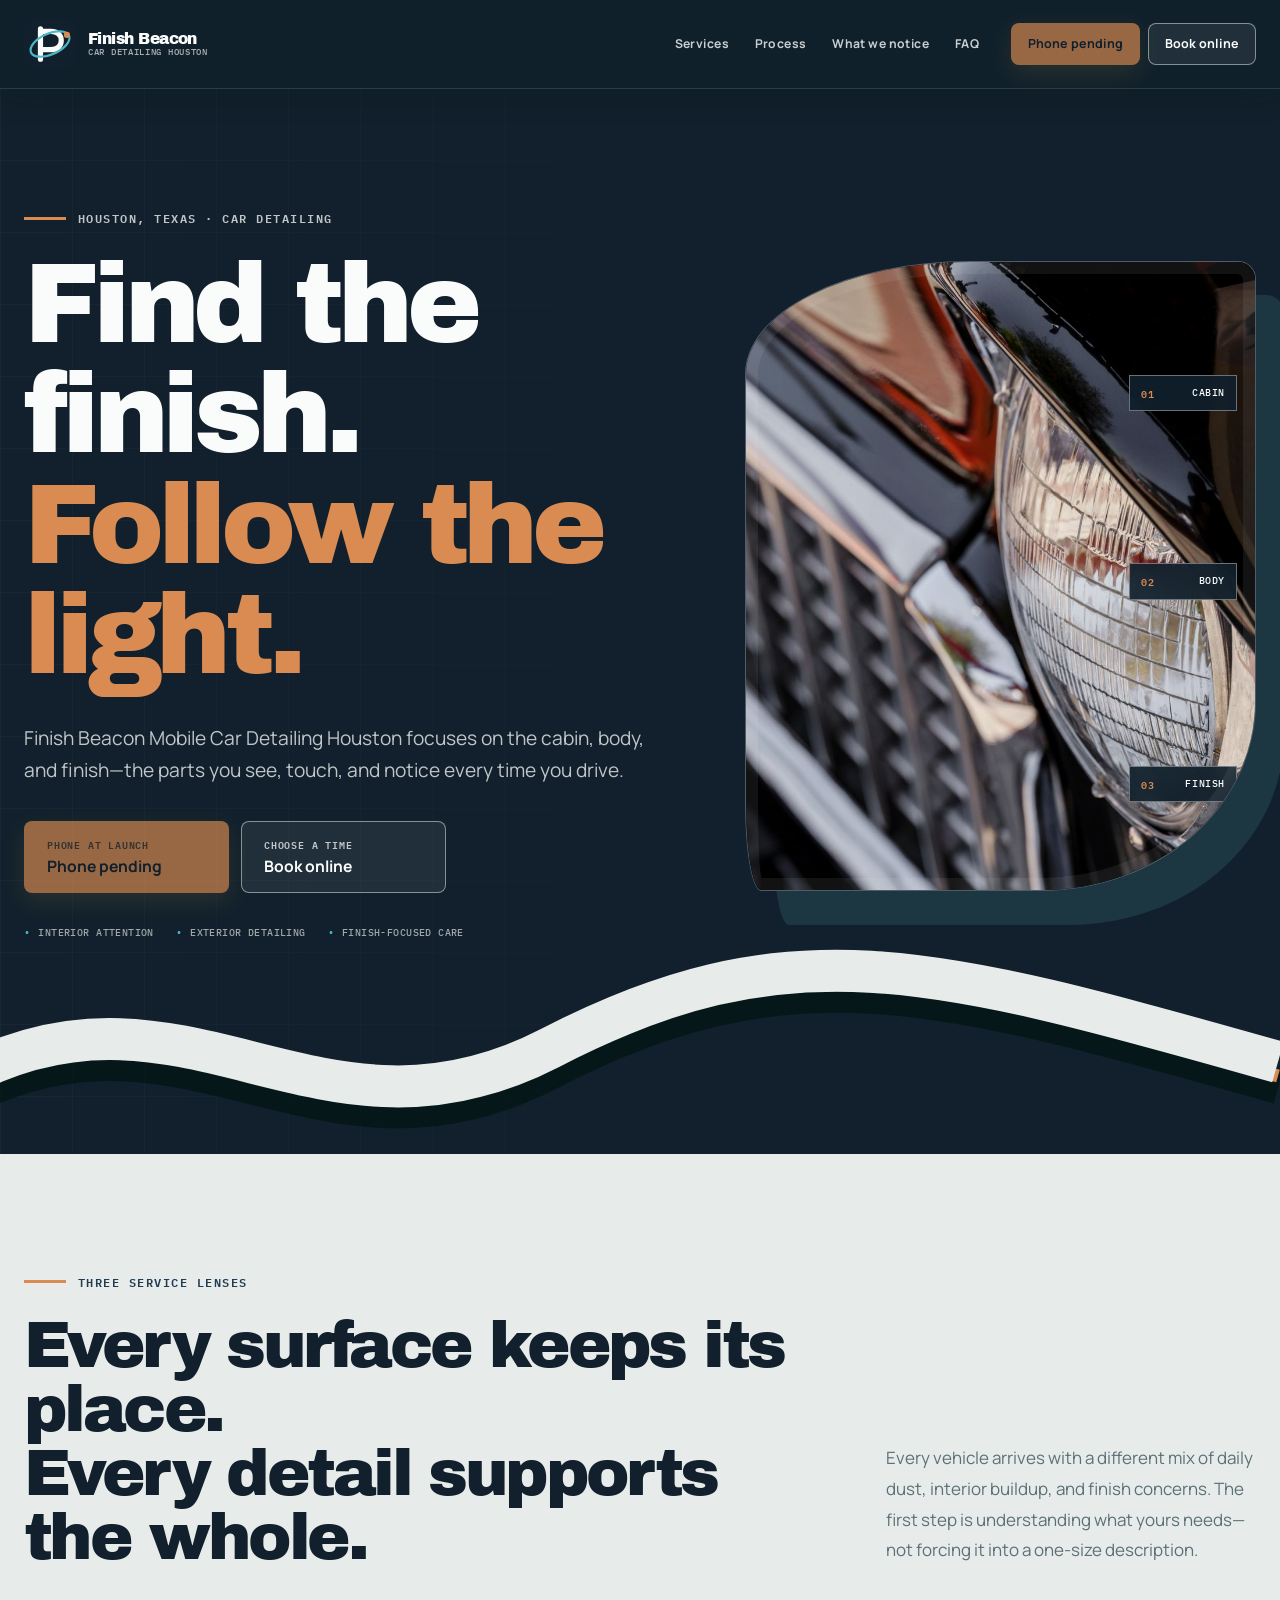
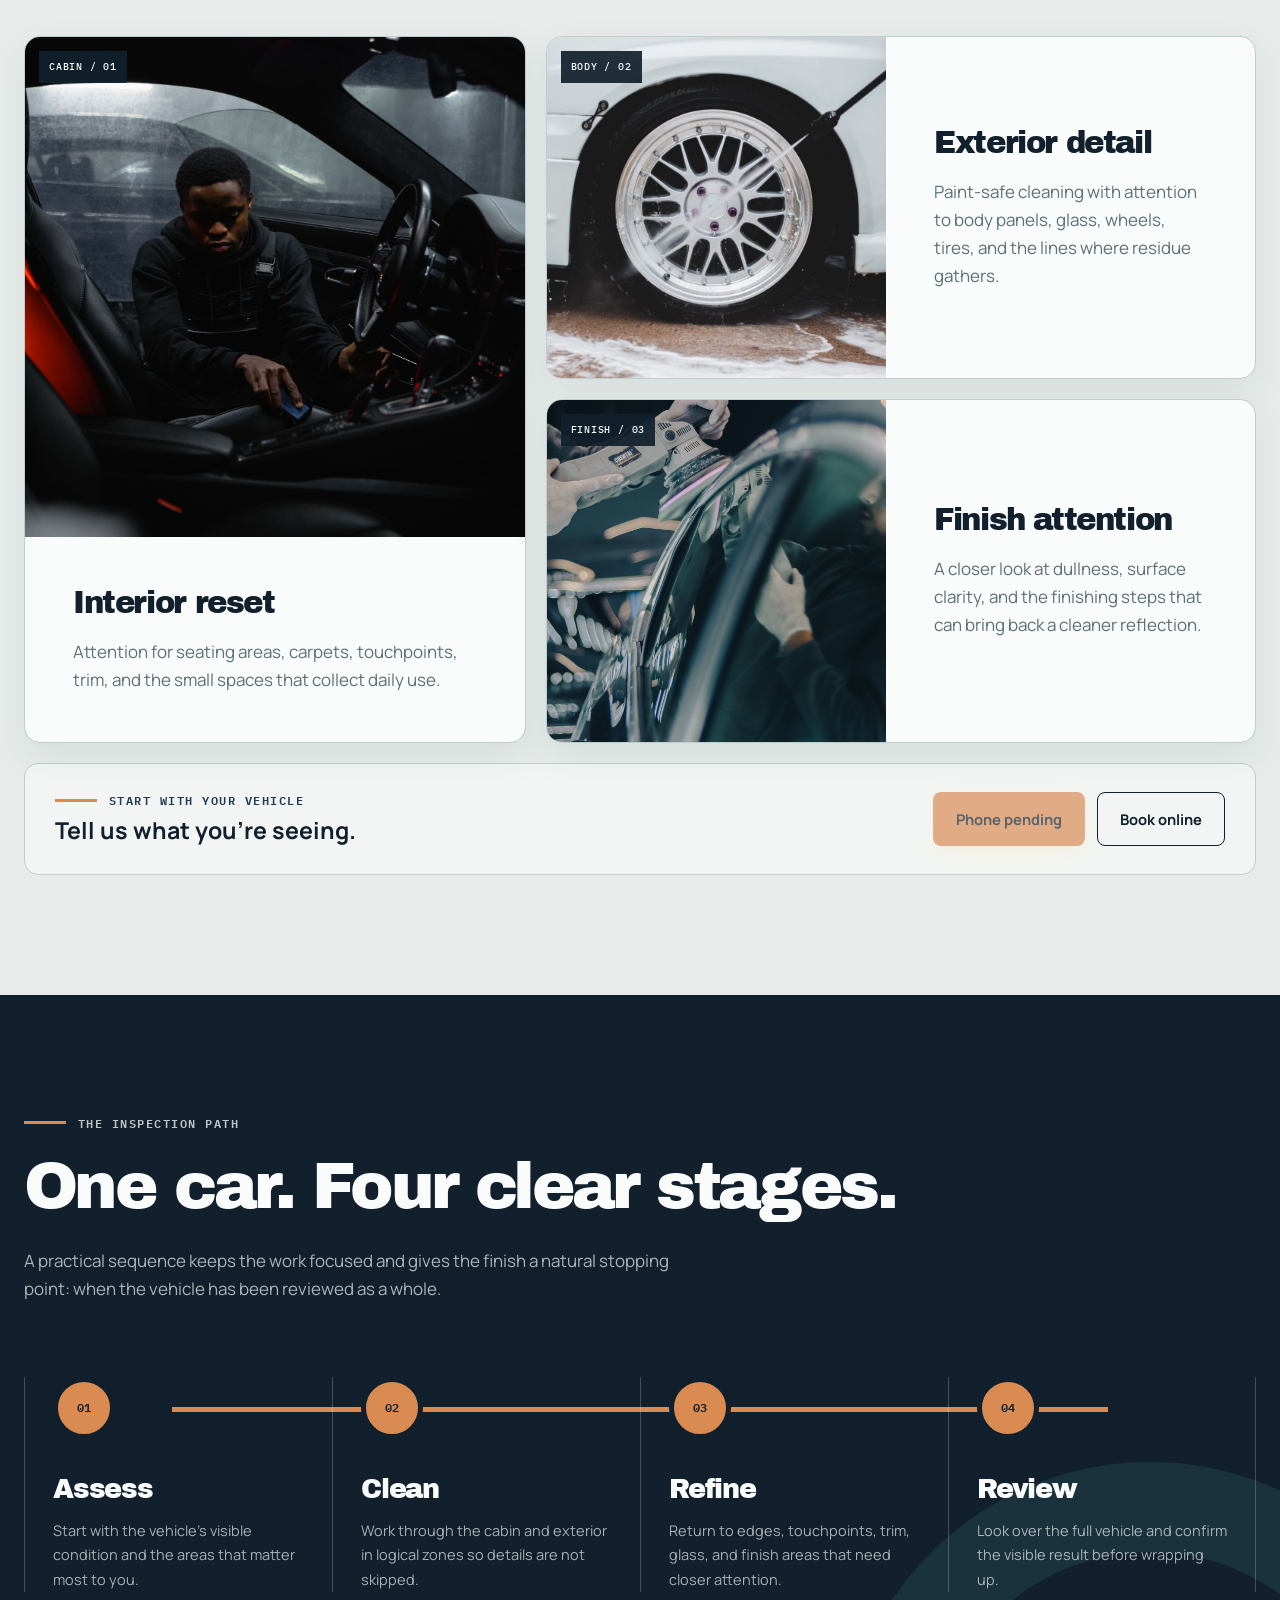
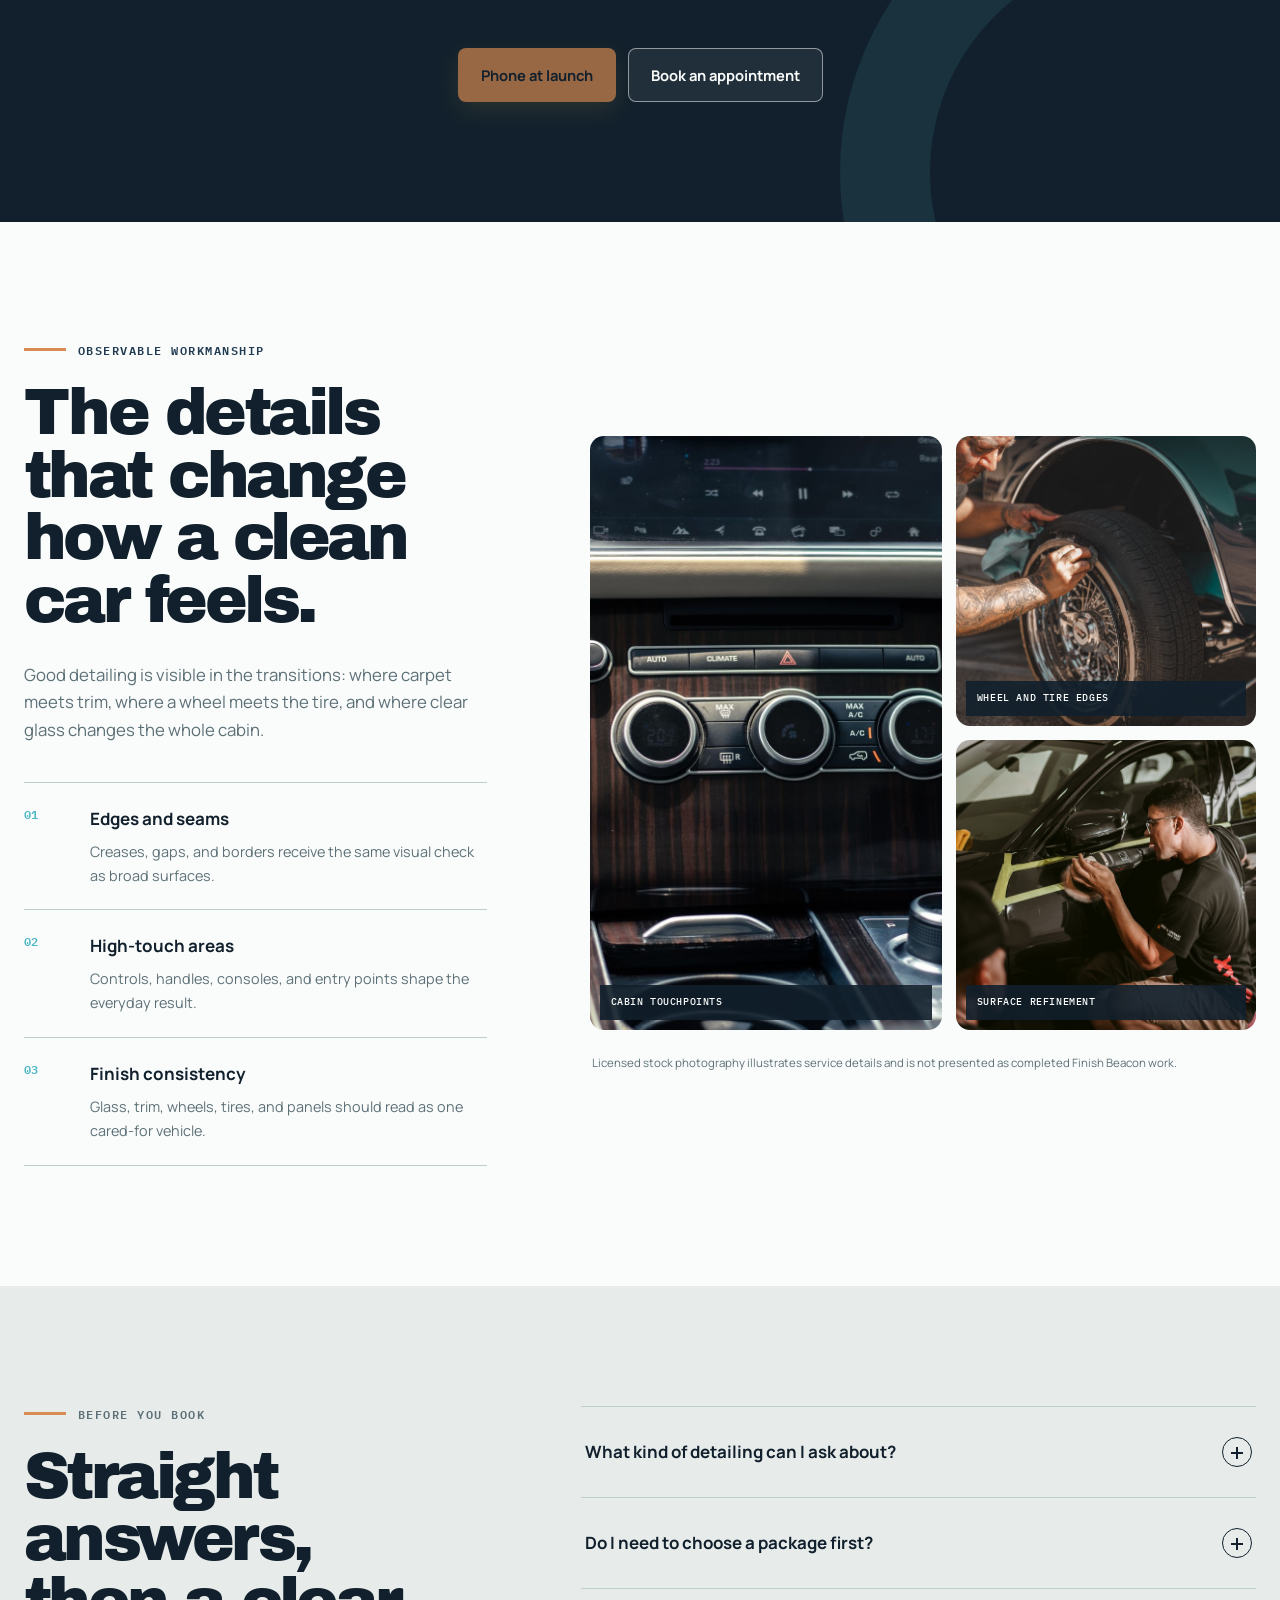
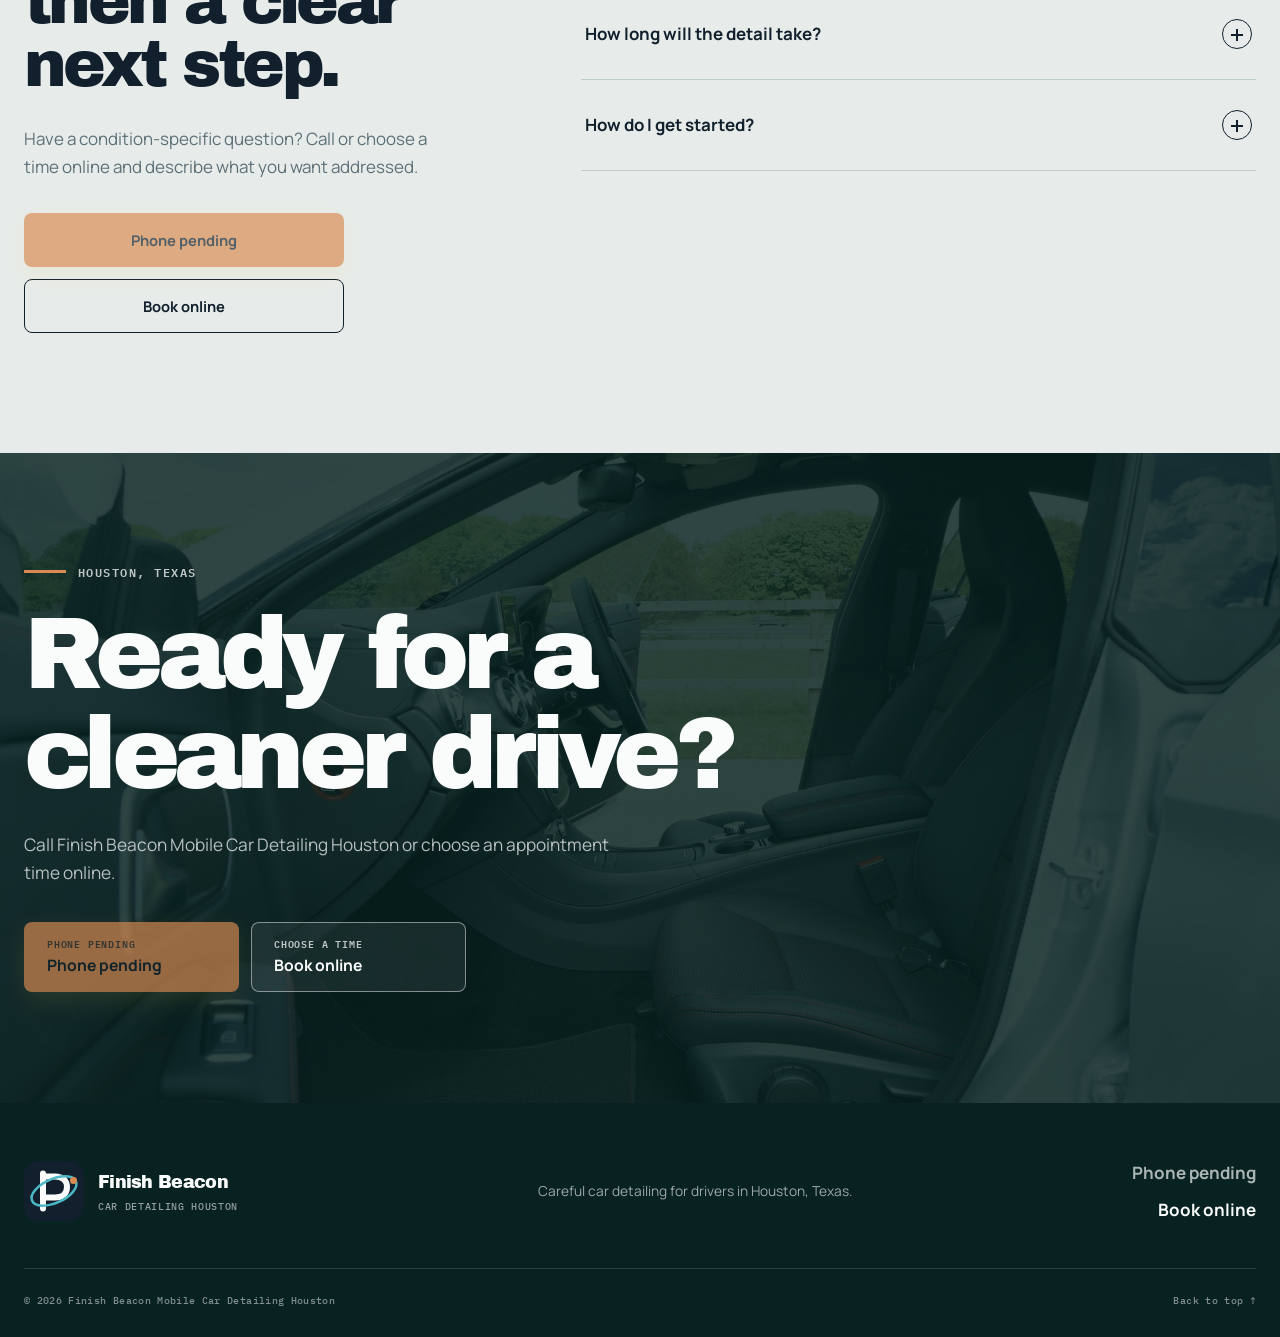
==== index.html @ 08154d8e "feat: launch Finish Beacon website" ====
<!doctype html>
<html lang="en">
  <head>
    <meta charset="utf-8">
    <meta name="viewport" content="width=device-width, initial-scale=1">
    <title>Finish Beacon Mobile Car Detailing Houston | Call or Book</title>
    <meta name="description" content="Finish Beacon Mobile Car Detailing Houston offers careful interior, exterior, and finish-focused car detailing in Houston, Texas. Call or book online.">
    <meta name="theme-color" content="#11202c">
    <meta name="robots" content="index,follow,max-image-preview:large">
    <link rel="canonical" href="https://finishbeacon.shop/">
    <link rel="icon" href="assets/favicon.svg" type="image/svg+xml">
    <link rel="preload" href="assets/fonts/archivo-black.ttf" as="font" type="font/ttf" crossorigin>
    <link rel="preload" href="assets/hero-foam-car.jpg" as="image">
    <link rel="stylesheet" href="styles.css">
    <meta property="og:type" content="website">
    <meta property="og:title" content="Finish Beacon Mobile Car Detailing Houston">
    <meta property="og:description" content="Careful car detailing for the cabin, body, and finish. Call or book online in Houston, Texas.">
    <meta property="og:url" content="https://finishbeacon.shop/">
    <meta property="og:image" content="https://finishbeacon.shop/assets/hero-foam-car.jpg">
    <meta property="og:locale" content="en_US">
    <meta name="twitter:card" content="summary_large_image">
    <script type="application/ld+json">
      {
        "@context": "https://schema.org",
        "@type": "LocalBusiness",
        "name": "Finish Beacon Mobile Car Detailing Houston",
        "url": "https://finishbeacon.shop/",
        "description": "Careful interior, exterior, and finish-focused car detailing for drivers in Houston, Texas.",
        "areaServed": {
          "@type": "City",
          "name": "Houston, Texas"
        },
        "knowsAbout": [
          "Car detailing",
          "Interior car detailing",
          "Exterior car detailing",
          "Vehicle finish care"
        ]
      }
    </script>
  </head>
  <body>
    <a class="skip-link" href="#main-content">Skip to content</a>

    <header class="site-header" data-header>
      <div class="header-inner shell">
        <a class="brand" href="#top" aria-label="Finish Beacon home">
          <img src="assets/logo.svg" width="56" height="56" alt="">
          <span class="brand-copy">
            <strong>Finish Beacon</strong>
            <small>Car Detailing Houston</small>
          </span>
        </a>

        <button class="menu-toggle" type="button" aria-expanded="false" aria-controls="site-nav">
          <span class="menu-toggle-label">Menu</span>
          <span class="menu-icon" aria-hidden="true"><i></i><i></i></span>
        </button>

        <nav class="site-nav" id="site-nav" aria-label="Main navigation">
          <div class="nav-links">
            <a href="#services">Services</a>
            <a href="#process">Process</a>
            <a href="#details">What we notice</a>
            <a href="#questions">FAQ</a>
          </div>
          <div class="nav-actions">
            <a class="button button-call button-small" href="#contact" aria-disabled="true" aria-label="Call Finish Beacon at Phone pending">Phone pending</a>
            <a class="button button-book button-small" href="https://cal.com/sumitdatta/auto-detail-service">Book online</a>
          </div>
        </nav>
      </div>
    </header>

    <main id="main-content">
      <section class="hero" id="top">
        <div class="hero-grid shell">
          <div class="hero-copy">
            <p class="eyebrow light"><span></span> Houston, Texas · Car detailing</p>
            <h1>Find the finish. <em>Follow the light.</em></h1>
            <p class="hero-lede">Finish Beacon Mobile Car Detailing Houston focuses on the cabin, body, and finish—the parts you see, touch, and notice every time you drive.</p>
            <div class="action-pair hero-actions">
              <a class="button button-call" href="#contact" aria-disabled="true">
                <span>Phone at launch</span>
                <strong>Phone pending</strong>
              </a>
              <a class="button button-book" href="https://cal.com/sumitdatta/auto-detail-service">
                <span>Choose a time</span>
                <strong>Book online</strong>
              </a>
            </div>
            <div class="hero-notes" aria-label="Service highlights">
              <span>Interior attention</span>
              <span>Exterior detailing</span>
              <span>Finish-focused care</span>
            </div>
          </div>

          <div class="hero-visual" aria-label="Polished vehicle finish under focused light">
            <img src="assets/hero-foam-car.jpg" width="2200" height="3300" alt="A polished vehicle panel reflecting focused light">
            <div class="visual-label label-top"><b>01</b><span>Cabin</span></div>
            <div class="visual-label label-mid"><b>02</b><span>Body</span></div>
            <div class="visual-label label-bottom"><b>03</b><span>Finish</span></div>
          </div>
        </div>

        <svg class="waterline" viewBox="0 0 1600 220" preserveAspectRatio="none" aria-hidden="true">
          <path class="waterline-shadow" d="M-30 152 C260 18 425 238 720 116 S1190 30 1630 130"></path>
          <path class="waterline-sun" d="M-30 140 C260 6 425 226 720 104 S1190 18 1630 118"></path>
          <path class="waterline-glint" d="M-30 126 C260 -8 425 212 720 90 S1190 4 1630 104"></path>
        </svg>
      </section>

      <section class="services section" id="services">
        <div class="shell">
          <div class="section-heading split-heading">
            <div>
              <p class="eyebrow"><span></span> Three service lenses</p>
              <h2>Every surface keeps its place.<br>Every detail supports the whole.</h2>
            </div>
            <p>Every vehicle arrives with a different mix of daily dust, interior buildup, and finish concerns. The first step is understanding what yours needs—not forcing it into a one-size description.</p>
          </div>

          <div class="service-grid">
            <article class="service-card service-card-tall">
              <div class="service-photo">
                <img src="assets/clean-interior.jpg" width="1800" height="1200" loading="lazy" alt="Clean black vehicle seats and center console">
                <span class="photo-code">CABIN / 01</span>
              </div>
              <div class="service-copy">
                <h3>Interior reset</h3>
                <p>Attention for seating areas, carpets, touchpoints, trim, and the small spaces that collect daily use.</p>
              </div>
            </article>

            <article class="service-card">
              <div class="service-photo">
                <img src="assets/wheel-suds.jpg" width="1800" height="1200" loading="lazy" alt="A wheel being cleaned by hand with soap suds">
                <span class="photo-code">BODY / 02</span>
              </div>
              <div class="service-copy">
                <h3>Exterior detail</h3>
                <p>Paint-safe cleaning with attention to body panels, glass, wheels, tires, and the lines where residue gathers.</p>
              </div>
            </article>

            <article class="service-card service-card-wide">
              <div class="service-photo">
                <img src="assets/polish-closeup.jpg" width="1800" height="1200" loading="lazy" alt="A polishing machine moving across a dark vehicle panel">
                <span class="photo-code">FINISH / 03</span>
              </div>
              <div class="service-copy">
                <h3>Finish attention</h3>
                <p>A closer look at dullness, surface clarity, and the finishing steps that can bring back a cleaner reflection.</p>
              </div>
            </article>
          </div>

          <div class="service-contact contact-strip">
            <div>
              <p class="eyebrow"><span></span> Start with your vehicle</p>
              <h3>Tell us what you’re seeing.</h3>
            </div>
            <div class="action-pair compact-actions">
              <a class="button button-call" href="#contact" aria-disabled="true">Phone pending</a>
              <a class="button button-book dark-book" href="https://cal.com/sumitdatta/auto-detail-service">Book online</a>
            </div>
          </div>
        </div>
      </section>

      <section class="process section" id="process">
        <div class="shell">
          <div class="process-intro">
            <p class="eyebrow light"><span></span> The inspection path</p>
            <h2>One car. Four clear stages.</h2>
            <p>A practical sequence keeps the work focused and gives the finish a natural stopping point: when the vehicle has been reviewed as a whole.</p>
          </div>

          <ol class="process-track">
            <li>
              <span class="step-number">01</span>
              <div><h3>Assess</h3><p>Start with the vehicle’s visible condition and the areas that matter most to you.</p></div>
            </li>
            <li>
              <span class="step-number">02</span>
              <div><h3>Clean</h3><p>Work through the cabin and exterior in logical zones so details are not skipped.</p></div>
            </li>
            <li>
              <span class="step-number">03</span>
              <div><h3>Refine</h3><p>Return to edges, touchpoints, trim, glass, and finish areas that need closer attention.</p></div>
            </li>
            <li>
              <span class="step-number">04</span>
              <div><h3>Review</h3><p>Look over the full vehicle and confirm the visible result before wrapping up.</p></div>
            </li>
          </ol>

          <div class="process-actions action-pair">
            <a class="button button-call" href="#contact" aria-disabled="true">Phone at launch</a>
            <a class="button button-book button-book-light" href="https://cal.com/sumitdatta/auto-detail-service">Book an appointment</a>
          </div>
        </div>
      </section>

      <section class="details section" id="details">
        <div class="shell details-grid">
          <div class="details-copy">
            <p class="eyebrow"><span></span> Observable workmanship</p>
            <h2>The details that change how a clean car feels.</h2>
            <p class="details-lede">Good detailing is visible in the transitions: where carpet meets trim, where a wheel meets the tire, and where clear glass changes the whole cabin.</p>
            <ul class="inspection-list">
              <li><span>01</span><div><strong>Edges and seams</strong><p>Creases, gaps, and borders receive the same visual check as broad surfaces.</p></div></li>
              <li><span>02</span><div><strong>High-touch areas</strong><p>Controls, handles, consoles, and entry points shape the everyday result.</p></div></li>
              <li><span>03</span><div><strong>Finish consistency</strong><p>Glass, trim, wheels, tires, and panels should read as one cared-for vehicle.</p></div></li>
            </ul>
          </div>

          <div class="detail-gallery" aria-label="Car detailing service illustrations">
            <figure class="gallery-main">
              <img src="assets/dashboard-detail.jpg" width="1800" height="1200" loading="lazy" alt="Close view of a vehicle dashboard and steering wheel">
              <figcaption>Cabin touchpoints</figcaption>
            </figure>
            <figure>
              <img src="assets/wheel-detail.jpg" width="1800" height="1200" loading="lazy" alt="A vehicle wheel being cleaned with detailing tools">
              <figcaption>Wheel and tire edges</figcaption>
            </figure>
            <figure>
              <img src="assets/polishing-work.jpg" width="1800" height="1200" loading="lazy" alt="A detailer polishing the side panel of a vehicle">
              <figcaption>Surface refinement</figcaption>
            </figure>
            <p class="stock-note">Licensed stock photography illustrates service details and is not presented as completed Finish Beacon work.</p>
          </div>
        </div>
      </section>

      <section class="questions section" id="questions">
        <div class="shell questions-grid">
          <div class="questions-intro">
            <p class="eyebrow"><span></span> Before you book</p>
            <h2>Straight answers, then a clear next step.</h2>
            <p>Have a condition-specific question? Call or choose a time online and describe what you want addressed.</p>
            <div class="action-pair stacked-actions">
              <a class="button button-call" href="#contact" aria-disabled="true">Phone pending</a>
              <a class="button button-book dark-book" href="https://cal.com/sumitdatta/auto-detail-service">Book online</a>
            </div>
          </div>

          <div class="faq-list">
            <details>
              <summary>What kind of detailing can I ask about?<span aria-hidden="true"></span></summary>
              <p>Ask about interior cleaning, exterior detailing, wheel and tire attention, or finish-focused care. Vehicle condition varies, so confirm the right scope when you call or book.</p>
            </details>
            <details>
              <summary>Do I need to choose a package first?<span aria-hidden="true"></span></summary>
              <p>No. Start with what you notice about the vehicle and what you want improved. The appropriate service scope can be discussed from there.</p>
            </details>
            <details>
              <summary>How long will the detail take?<span aria-hidden="true"></span></summary>
              <p>Timing depends on vehicle size, condition, and the agreed scope. Ask about timing for your specific vehicle when you call or book online.</p>
            </details>
            <details>
              <summary>How do I get started?<span aria-hidden="true"></span></summary>
              <p>Call Finish Beacon at Phone pending or use the online appointment link. Both paths let you start with your vehicle and what it needs.</p>
            </details>
          </div>
        </div>
      </section>

      <section class="final-cta" id="contact">
        <div class="final-photo" aria-hidden="true">
          <img src="assets/interior-finish.jpg" width="1800" height="1196" loading="lazy" alt="">
        </div>
        <div class="shell final-inner">
          <p class="eyebrow light"><span></span> Houston, Texas</p>
          <h2>Ready for a cleaner drive?</h2>
          <p>Call Finish Beacon Mobile Car Detailing Houston or choose an appointment time online.</p>
          <div class="action-pair final-actions">
            <a class="button button-call" href="#contact" aria-disabled="true"><span>Phone pending</span><strong>Phone pending</strong></a>
            <a class="button button-book" href="https://cal.com/sumitdatta/auto-detail-service"><span>Choose a time</span><strong>Book online</strong></a>
          </div>
        </div>
      </section>
    </main>

    <footer class="site-footer">
      <div class="shell footer-grid">
        <div class="footer-brand">
          <img src="assets/logo.svg" width="64" height="64" alt="">
          <div><strong>Finish Beacon</strong><span>Car Detailing Houston</span></div>
        </div>
        <p>Careful car detailing for drivers in Houston, Texas.</p>
        <div class="footer-actions">
          <a href="#contact" aria-disabled="true">Phone pending</a>
          <a href="https://cal.com/sumitdatta/auto-detail-service">Book online</a>
        </div>
      </div>
      <div class="shell footer-bottom">
        <span>© <span data-year>2026</span> Finish Beacon Mobile Car Detailing Houston</span>
        <a href="#top">Back to top ↑</a>
      </div>
    </footer>

    <div class="mobile-sticky" aria-label="Contact options">
      <a class="sticky-call" href="#contact" aria-disabled="true"><span>Call</span><strong>Phone pending</strong></a>
      <a class="sticky-book" href="https://cal.com/sumitdatta/auto-detail-service"><span>Book</span><strong>Online</strong></a>
    </div>

    <script src="script.js" defer></script>
  </body>
</html>
---- styles.css ----
@font-face {
  font-family: "Archivo Black";
  src: url("assets/fonts/archivo-black.ttf") format("truetype");
  font-style: normal;
  font-weight: 400;
  font-display: swap;
}

/* Finish Beacon identity layer */
:root {
  --bayou: #11202c;
  --bayou-bright: #203b52;
  --ink: #11202c;
  --rain: #e7ecea;
  --chrome: #fafcfb;
  --sun: #d98b52;
  --sun-dark: #a75f31;
  --reflection: #4cb7c5;
  --muted: #5d7077;
  --line: #becdce;
}

a[aria-disabled="true"] {
  pointer-events: none;
  cursor: not-allowed;
  opacity: 0.68;
}

@font-face {
  font-family: "Manrope";
  src: url("assets/fonts/manrope-400.ttf") format("truetype");
  font-style: normal;
  font-weight: 400;
  font-display: swap;
}

@font-face {
  font-family: "Manrope";
  src: url("assets/fonts/manrope-500.ttf") format("truetype");
  font-style: normal;
  font-weight: 500;
  font-display: swap;
}

@font-face {
  font-family: "Manrope";
  src: url("assets/fonts/manrope-600.ttf") format("truetype");
  font-style: normal;
  font-weight: 600;
  font-display: swap;
}

@font-face {
  font-family: "Manrope";
  src: url("assets/fonts/manrope-700.ttf") format("truetype");
  font-style: normal;
  font-weight: 700;
  font-display: swap;
}

@font-face {
  font-family: "IBM Plex Mono";
  src: url("assets/fonts/ibm-plex-mono-500.ttf") format("truetype");
  font-style: normal;
  font-weight: 500;
  font-display: swap;
}

@font-face {
  font-family: "IBM Plex Mono";
  src: url("assets/fonts/ibm-plex-mono-600.ttf") format("truetype");
  font-style: normal;
  font-weight: 600;
  font-display: swap;
}

:root {
  --bayou: #11202c;
  --bayou-bright: #203b52;
  --ink: #11202c;
  --rain: #e7ecea;
  --chrome: #fafcfb;
  --sun: #d98b52;
  --sun-dark: #a75f31;
  --reflection: #4cb7c5;
  --muted: #5d7077;
  --line: #becdce;
  --white-line: rgba(247, 250, 249, 0.22);
  --shadow: 0 20px 55px rgba(17, 32, 44, 0.13);
  --shell: min(1240px, calc(100vw - 48px));
  --header-height: 88px;
}

*,
*::before,
*::after {
  box-sizing: border-box;
}

html {
  scroll-behavior: smooth;
  scroll-padding-top: calc(var(--header-height) + 24px);
}

body {
  margin: 0;
  background: var(--rain);
  color: var(--ink);
  font-family: "Manrope", Arial, sans-serif;
  font-size: 17px;
  line-height: 1.65;
  text-rendering: optimizeLegibility;
  -webkit-font-smoothing: antialiased;
}

body.menu-open {
  overflow: hidden;
}

img,
svg {
  display: block;
  max-width: 100%;
}

a {
  color: inherit;
  text-decoration: none;
}

button,
a {
  -webkit-tap-highlight-color: transparent;
}

:focus-visible {
  outline: 3px solid var(--sun);
  outline-offset: 4px;
}

h1,
h2,
h3,
p {
  margin-top: 0;
}

h1,
h2 {
  font-family: "Archivo Black", "Arial Black", sans-serif;
  font-weight: 400;
  letter-spacing: -0.055em;
  line-height: 0.98;
}

h2 {
  font-size: clamp(2.65rem, 5.1vw, 5.2rem);
}

h3 {
  font-size: 1.35rem;
  line-height: 1.2;
}

.shell {
  width: var(--shell);
  margin-inline: auto;
}

.section {
  padding: 120px 0;
}

.skip-link {
  position: fixed;
  z-index: 1000;
  top: 12px;
  left: 12px;
  padding: 12px 16px;
  background: var(--sun);
  color: var(--ink);
  font-weight: 800;
  transform: translateY(-160%);
  transition: transform 160ms ease;
}

.skip-link:focus {
  transform: translateY(0);
}

.eyebrow {
  display: flex;
  align-items: center;
  gap: 12px;
  margin-bottom: 24px;
  color: var(--bayou-bright);
  font-family: "IBM Plex Mono", monospace;
  font-size: 0.72rem;
  font-weight: 600;
  letter-spacing: 0.13em;
  line-height: 1.4;
  text-transform: uppercase;
}

.eyebrow > span {
  width: 42px;
  height: 3px;
  background: var(--sun);
}

.eyebrow.light {
  color: rgba(247, 250, 249, 0.76);
}

.button {
  min-height: 54px;
  display: inline-flex;
  align-items: center;
  justify-content: center;
  gap: 8px;
  padding: 15px 22px;
  border: 1px solid transparent;
  border-radius: 8px;
  font-size: 0.92rem;
  font-weight: 750;
  line-height: 1.1;
  text-align: center;
  transition: transform 160ms ease, background-color 160ms ease, border-color 160ms ease;
}

.button:hover {
  transform: translateY(-2px);
}

.button-call {
  background: var(--sun);
  color: var(--ink);
  box-shadow: 0 8px 24px rgba(242, 200, 75, 0.16);
}

.button-call:hover {
  background: #ffdb61;
}

.button-book {
  border-color: rgba(247, 250, 249, 0.48);
  background: rgba(247, 250, 249, 0.07);
  color: var(--chrome);
}

.button-book:hover {
  border-color: var(--chrome);
  background: rgba(247, 250, 249, 0.13);
}

.dark-book {
  border-color: var(--bayou);
  background: transparent;
  color: var(--bayou);
}

.dark-book:hover {
  background: var(--bayou);
  color: var(--chrome);
}

.button-book-light {
  border-color: rgba(247, 250, 249, 0.52);
}

.button-small {
  min-height: 42px;
  padding: 11px 16px;
  font-size: 0.78rem;
}

.action-pair {
  display: flex;
  flex-wrap: wrap;
  gap: 12px;
}

/* Header */
.site-header {
  position: fixed;
  z-index: 100;
  inset: 0 0 auto;
  min-height: var(--header-height);
  background: rgba(17, 32, 44, 0.97);
  color: var(--chrome);
  border-bottom: 1px solid rgba(247, 250, 249, 0.12);
  box-shadow: 0 8px 28px rgba(2, 18, 17, 0.14);
  backdrop-filter: blur(16px);
  -webkit-backdrop-filter: blur(16px);
}

.header-inner {
  min-height: var(--header-height);
  display: flex;
  align-items: center;
  justify-content: space-between;
  gap: 28px;
}

.brand {
  flex: 0 0 auto;
  display: flex;
  align-items: center;
  gap: 12px;
}

.brand img {
  width: 52px;
  height: 52px;
}

.brand-copy {
  display: grid;
  gap: 2px;
  line-height: 1;
}

.brand-copy strong {
  font-family: "Archivo Black", "Arial Black", sans-serif;
  font-size: 0.97rem;
  font-weight: 400;
  letter-spacing: -0.035em;
}

.brand-copy small {
  color: rgba(247, 250, 249, 0.66);
  font-family: "IBM Plex Mono", monospace;
  font-size: 0.55rem;
  letter-spacing: 0.08em;
  text-transform: uppercase;
}

.site-nav {
  flex: 1;
  display: flex;
  align-items: center;
  justify-content: flex-end;
  gap: 32px;
}

.nav-links,
.nav-actions {
  display: flex;
  align-items: center;
}

.nav-links {
  gap: clamp(14px, 2vw, 28px);
}

.nav-links a {
  color: rgba(247, 250, 249, 0.8);
  font-size: 0.76rem;
  font-weight: 700;
  letter-spacing: 0.035em;
}

.nav-links a:hover {
  color: var(--sun);
}

.nav-actions {
  gap: 8px;
}

.site-nav .button-call {
  color: var(--ink);
}

.site-nav .button-book {
  color: var(--chrome);
}

.menu-toggle {
  display: none;
  min-width: 76px;
  min-height: 42px;
  align-items: center;
  justify-content: center;
  gap: 10px;
  border: 1px solid rgba(247, 250, 249, 0.34);
  border-radius: 7px;
  background: var(--bayou-bright);
  color: var(--chrome);
  font-family: "IBM Plex Mono", monospace;
  font-size: 0.65rem;
  letter-spacing: 0.07em;
  text-transform: uppercase;
}

.menu-icon {
  display: grid;
  width: 18px;
  gap: 5px;
}

.menu-icon i {
  width: 18px;
  height: 2px;
  display: block;
  background: currentColor;
  transition: transform 160ms ease;
}

.menu-toggle[aria-expanded="true"] .menu-icon i:first-child {
  transform: translateY(3.5px) rotate(45deg);
}

.menu-toggle[aria-expanded="true"] .menu-icon i:last-child {
  transform: translateY(-3.5px) rotate(-45deg);
}

/* Hero */
.hero {
  position: relative;
  min-height: 850px;
  overflow: hidden;
  padding: calc(var(--header-height) + 74px) 0 164px;
  background: var(--bayou);
  color: var(--chrome);
}

.hero::before {
  content: "";
  position: absolute;
  inset: var(--header-height) 0 0;
  opacity: 0.16;
  background-image: linear-gradient(rgba(247, 250, 249, 0.18) 1px, transparent 1px), linear-gradient(90deg, rgba(247, 250, 249, 0.18) 1px, transparent 1px);
  background-size: 72px 72px;
  mask-image: linear-gradient(to right, black, transparent 62%);
  pointer-events: none;
}

.hero-grid {
  position: relative;
  z-index: 2;
  display: grid;
  grid-template-columns: minmax(0, 0.94fr) minmax(410px, 0.76fr);
  align-items: center;
  gap: clamp(50px, 7vw, 110px);
}

.hero-copy {
  padding: 48px 0;
}

.hero h1 {
  max-width: 820px;
  margin-bottom: 30px;
  font-size: clamp(4.5rem, 8.8vw, 8.4rem);
}

.hero h1 em {
  display: block;
  color: var(--sun);
  font-style: normal;
}

.hero-lede {
  max-width: 650px;
  margin-bottom: 34px;
  color: rgba(247, 250, 249, 0.76);
  font-size: clamp(1.05rem, 1.5vw, 1.25rem);
  line-height: 1.7;
}

.hero-actions .button {
  min-width: 205px;
  min-height: 72px;
  flex-direction: column;
  align-items: flex-start;
  padding: 16px 22px;
}

.hero-actions .button span,
.final-actions .button span {
  font-family: "IBM Plex Mono", monospace;
  font-size: 0.62rem;
  font-weight: 600;
  letter-spacing: 0.08em;
  opacity: 0.74;
  text-transform: uppercase;
}

.hero-actions .button strong,
.final-actions .button strong {
  font-size: 0.98rem;
}

.hero-notes {
  display: flex;
  flex-wrap: wrap;
  gap: 8px 22px;
  margin-top: 32px;
  color: rgba(247, 250, 249, 0.62);
  font-family: "IBM Plex Mono", monospace;
  font-size: 0.64rem;
  letter-spacing: 0.04em;
  text-transform: uppercase;
}

.hero-notes span::before {
  content: "•";
  margin-right: 8px;
  color: var(--reflection);
}

.hero-visual {
  position: relative;
  height: min(670px, 70vh);
  min-height: 570px;
  overflow: hidden;
  border: 1px solid rgba(247, 250, 249, 0.28);
  border-radius: 44% 18px 42% 16px / 18% 18px 30% 14%;
  box-shadow: 28px 34px 0 rgba(76, 153, 160, 0.19);
}

.hero-visual::after {
  content: "";
  position: absolute;
  inset: 0;
  border: 12px solid rgba(247, 250, 249, 0.07);
  border-radius: inherit;
  pointer-events: none;
}

.hero-visual img {
  width: 100%;
  height: 100%;
  object-fit: cover;
  object-position: 51% 48%;
  filter: saturate(0.78) contrast(1.04);
}

.visual-label {
  position: absolute;
  right: 18px;
  min-width: 108px;
  display: flex;
  align-items: center;
  justify-content: space-between;
  gap: 12px;
  padding: 9px 11px;
  border: 1px solid rgba(247, 250, 249, 0.38);
  background: rgba(17, 32, 44, 0.92);
  color: var(--chrome);
  font-family: "IBM Plex Mono", monospace;
  font-size: 0.62rem;
  letter-spacing: 0.06em;
  text-transform: uppercase;
  backdrop-filter: blur(8px);
}

.visual-label b {
  color: var(--sun);
}

.label-top { top: 18%; }
.label-mid { top: 48%; }
.label-bottom { bottom: 14%; }

.waterline {
  position: absolute;
  z-index: 3;
  right: -2%;
  bottom: -24px;
  left: -2%;
  width: 104%;
  height: 220px;
  overflow: visible;
}

.waterline path {
  fill: none;
  vector-effect: non-scaling-stroke;
}

.waterline-shadow {
  stroke: rgba(2, 20, 19, 0.7);
  stroke-width: 32;
}

.waterline-sun {
  stroke: var(--sun);
  stroke-width: 13;
}

.waterline-glint {
  stroke: var(--rain);
  stroke-width: 42;
}

/* Services */
.services {
  background: var(--rain);
}

.split-heading {
  display: grid;
  grid-template-columns: 1.5fr 0.7fr;
  align-items: end;
  gap: 70px;
  margin-bottom: 66px;
}

.section-heading h2 {
  margin-bottom: 0;
}

.split-heading > p {
  margin-bottom: 4px;
  color: var(--muted);
  line-height: 1.8;
}

.service-grid {
  display: grid;
  grid-template-columns: repeat(12, 1fr);
  grid-template-rows: repeat(2, minmax(290px, auto));
  gap: 20px;
}

.service-card {
  grid-column: 6 / 13;
  display: grid;
  grid-template-columns: minmax(240px, 0.92fr) 1fr;
  min-height: 290px;
  overflow: hidden;
  background: var(--chrome);
  border: 1px solid var(--line);
  border-radius: 16px;
  box-shadow: 0 14px 36px rgba(14, 58, 55, 0.08);
}

.service-card-tall {
  grid-column: 1 / 6;
  grid-row: 1 / 3;
  display: flex;
  flex-direction: column;
}

.service-card-wide {
  grid-row: 2;
}

.service-photo {
  position: relative;
  min-height: 270px;
  overflow: hidden;
}

.service-card-tall .service-photo {
  flex: 1;
  min-height: 500px;
}

.service-photo img {
  width: 100%;
  height: 100%;
  object-fit: cover;
  transition: transform 500ms cubic-bezier(0.22, 1, 0.36, 1);
}

.service-card:hover .service-photo img {
  transform: scale(1.025);
}

.photo-code {
  position: absolute;
  top: 14px;
  left: 14px;
  padding: 8px 10px;
  background: rgba(17, 32, 44, 0.92);
  color: var(--chrome);
  font-family: "IBM Plex Mono", monospace;
  font-size: 0.6rem;
  letter-spacing: 0.08em;
}

.service-copy {
  align-self: center;
  padding: clamp(28px, 4vw, 48px);
}

.service-copy h3 {
  margin-bottom: 16px;
  font-family: "Archivo Black", "Arial Black", sans-serif;
  font-size: clamp(1.6rem, 2.4vw, 2.4rem);
  font-weight: 400;
  letter-spacing: -0.045em;
}

.service-copy p {
  margin-bottom: 0;
  color: var(--muted);
}

.contact-strip {
  margin-top: 20px;
  padding: 28px 30px;
  display: flex;
  align-items: center;
  justify-content: space-between;
  gap: 32px;
  border: 1px solid var(--line);
  border-radius: 14px;
  background: rgba(247, 250, 249, 0.72);
}

.contact-strip .eyebrow {
  margin-bottom: 9px;
}

.contact-strip h3 {
  margin-bottom: 0;
  font-size: 1.45rem;
}

.compact-actions {
  flex: 0 0 auto;
}

/* Process */
.process {
  position: relative;
  overflow: hidden;
  background: var(--bayou);
  color: var(--chrome);
}

.process::after {
  content: "";
  position: absolute;
  right: -180px;
  bottom: -260px;
  width: 620px;
  height: 620px;
  border: 90px solid rgba(76, 153, 160, 0.14);
  border-radius: 50%;
}

.process .shell {
  position: relative;
  z-index: 1;
}

.process-intro {
  max-width: 880px;
  margin-bottom: 74px;
}

.process-intro h2 {
  margin-bottom: 28px;
}

.process-intro > p:last-child {
  max-width: 690px;
  color: rgba(247, 250, 249, 0.68);
}

.process-track {
  position: relative;
  display: grid;
  grid-template-columns: repeat(4, 1fr);
  gap: 0;
  margin: 0;
  padding: 0;
  list-style: none;
}

.process-track::before {
  content: "";
  position: absolute;
  top: 30px;
  right: 12%;
  left: 12%;
  height: 5px;
  background: var(--sun);
}

.process-track li {
  position: relative;
  padding: 0 28px;
  border-left: 1px solid var(--white-line);
}

.process-track li:last-child {
  border-right: 1px solid var(--white-line);
}

.step-number {
  position: relative;
  z-index: 2;
  width: 62px;
  height: 62px;
  display: grid;
  place-items: center;
  margin-bottom: 34px;
  border: 5px solid var(--bayou);
  border-radius: 50%;
  background: var(--sun);
  color: var(--ink);
  font-family: "IBM Plex Mono", monospace;
  font-size: 0.75rem;
  font-weight: 700;
}

.process-track h3 {
  margin-bottom: 12px;
  font-family: "Archivo Black", "Arial Black", sans-serif;
  font-size: 1.7rem;
  font-weight: 400;
  letter-spacing: -0.045em;
}

.process-track p {
  margin-bottom: 0;
  color: rgba(247, 250, 249, 0.66);
  font-size: 0.91rem;
  line-height: 1.7;
}

.process-actions {
  margin-top: 56px;
  justify-content: center;
}

/* Details */
.details {
  background: var(--chrome);
}

.details-grid {
  display: grid;
  grid-template-columns: 0.82fr 1.18fr;
  align-items: center;
  gap: clamp(54px, 8vw, 110px);
}

.details-copy h2 {
  margin-bottom: 28px;
  font-size: clamp(2.9rem, 5vw, 5.4rem);
}

.details-lede {
  margin-bottom: 38px;
  color: var(--muted);
  font-size: 1.05rem;
}

.inspection-list {
  margin: 0;
  padding: 0;
  border-top: 1px solid var(--line);
  list-style: none;
}

.inspection-list li {
  display: grid;
  grid-template-columns: 48px 1fr;
  gap: 18px;
  padding: 22px 0;
  border-bottom: 1px solid var(--line);
}

.inspection-list > li > span {
  color: var(--reflection);
  font-family: "IBM Plex Mono", monospace;
  font-size: 0.72rem;
  font-weight: 700;
}

.inspection-list strong {
  display: block;
  margin-bottom: 7px;
}

.inspection-list p {
  margin: 0;
  color: var(--muted);
  font-size: 0.9rem;
}

.detail-gallery {
  display: grid;
  grid-template-columns: 1.08fr 0.92fr;
  grid-template-rows: 290px 290px auto;
  gap: 14px;
}

.detail-gallery figure {
  position: relative;
  margin: 0;
  overflow: hidden;
  border-radius: 14px;
  background: var(--bayou);
}

.detail-gallery .gallery-main {
  grid-row: 1 / 3;
}

.detail-gallery img {
  width: 100%;
  height: 100%;
  object-fit: cover;
}

.detail-gallery figcaption {
  position: absolute;
  right: 10px;
  bottom: 10px;
  left: 10px;
  padding: 9px 11px;
  background: rgba(17, 32, 44, 0.9);
  color: var(--chrome);
  font-family: "IBM Plex Mono", monospace;
  font-size: 0.62rem;
  letter-spacing: 0.06em;
  text-transform: uppercase;
}

.stock-note {
  grid-column: 1 / -1;
  margin: 0;
  padding: 10px 2px 0;
  color: var(--muted);
  font-size: 0.72rem;
  line-height: 1.55;
}

/* FAQ */
.questions {
  background: var(--rain);
}

.questions-grid {
  display: grid;
  grid-template-columns: 0.7fr 1.1fr;
  gap: clamp(60px, 10vw, 150px);
}

.questions-intro h2 {
  margin-bottom: 28px;
  font-size: clamp(2.8rem, 5vw, 5.1rem);
}

.questions-intro > p {
  color: var(--muted);
}

.stacked-actions {
  align-items: stretch;
  flex-direction: column;
  max-width: 320px;
  margin-top: 32px;
}

.faq-list {
  border-top: 1px solid var(--line);
}

.faq-list details {
  border-bottom: 1px solid var(--line);
}

.faq-list summary {
  min-height: 90px;
  display: flex;
  align-items: center;
  justify-content: space-between;
  gap: 24px;
  padding: 20px 4px;
  cursor: pointer;
  font-size: 1.06rem;
  font-weight: 700;
  list-style: none;
}

.faq-list summary::-webkit-details-marker {
  display: none;
}

.faq-list summary span {
  position: relative;
  flex: 0 0 30px;
  width: 30px;
  height: 30px;
  border: 1px solid var(--bayou);
  border-radius: 50%;
}

.faq-list summary span::before,
.faq-list summary span::after {
  content: "";
  position: absolute;
  top: 14px;
  left: 8px;
  width: 12px;
  height: 2px;
  background: var(--bayou);
}

.faq-list summary span::after {
  transform: rotate(90deg);
  transition: transform 160ms ease;
}

.faq-list details[open] summary span::after {
  transform: rotate(0deg);
}

.faq-list details p {
  max-width: 690px;
  margin: -2px 50px 26px 4px;
  color: var(--muted);
}

/* Final CTA */
.final-cta {
  position: relative;
  min-height: 650px;
  display: grid;
  align-items: center;
  overflow: hidden;
  background: var(--bayou);
  color: var(--chrome);
}

.final-photo {
  position: absolute;
  inset: 0;
}

.final-photo::after {
  content: "";
  position: absolute;
  inset: 0;
  background: rgba(7, 34, 32, 0.84);
}

.final-photo img {
  width: 100%;
  height: 100%;
  object-fit: cover;
  object-position: center 60%;
  filter: saturate(0.62);
}

.final-inner {
  position: relative;
  z-index: 1;
  padding: 110px 0;
}

.final-inner h2 {
  max-width: 860px;
  margin-bottom: 26px;
  font-size: clamp(4rem, 8vw, 8.5rem);
}

.final-inner > p:not(.eyebrow) {
  max-width: 620px;
  margin-bottom: 34px;
  color: rgba(247, 250, 249, 0.72);
  font-size: 1.08rem;
}

.final-actions .button {
  min-width: 215px;
  min-height: 70px;
  flex-direction: column;
  align-items: flex-start;
}

/* Footer */
.site-footer {
  padding: 56px 0 28px;
  background: #082221;
  color: var(--chrome);
}

.footer-grid {
  display: grid;
  grid-template-columns: 1.15fr 0.85fr 0.8fr;
  align-items: center;
  gap: 45px;
  padding-bottom: 44px;
}

.footer-brand {
  display: flex;
  align-items: center;
  gap: 14px;
}

.footer-brand img {
  width: 60px;
  height: 60px;
}

.footer-brand div {
  display: grid;
  gap: 2px;
}

.footer-brand strong {
  font-family: "Archivo Black", "Arial Black", sans-serif;
  font-size: 1.1rem;
  font-weight: 400;
  letter-spacing: -0.04em;
}

.footer-brand span {
  color: rgba(247, 250, 249, 0.58);
  font-family: "IBM Plex Mono", monospace;
  font-size: 0.6rem;
  letter-spacing: 0.07em;
  text-transform: uppercase;
}

.footer-grid > p {
  margin: 0;
  color: rgba(247, 250, 249, 0.62);
  font-size: 0.86rem;
}

.footer-actions {
  display: grid;
  justify-items: end;
  gap: 9px;
  font-weight: 700;
}

.footer-actions a:hover,
.footer-bottom a:hover {
  color: var(--sun);
}

.footer-bottom {
  display: flex;
  justify-content: space-between;
  gap: 30px;
  padding-top: 24px;
  border-top: 1px solid rgba(247, 250, 249, 0.12);
  color: rgba(247, 250, 249, 0.5);
  font-family: "IBM Plex Mono", monospace;
  font-size: 0.62rem;
  letter-spacing: 0.035em;
}

.mobile-sticky {
  display: none;
}

@media (max-width: 1120px) {
  :root {
    --shell: min(100% - 36px, 1240px);
  }

  .brand-copy {
    display: none;
  }

  .site-nav {
    gap: 20px;
  }

  .hero-grid {
    grid-template-columns: minmax(0, 1fr) minmax(360px, 0.72fr);
    gap: 46px;
  }

  .hero h1 {
    font-size: clamp(4.1rem, 8.5vw, 6.7rem);
  }

  .service-card {
    grid-template-columns: 0.95fr 1fr;
  }

  .detail-gallery {
    grid-template-rows: 245px 245px auto;
  }
}

@media (max-width: 980px) {
  :root {
    --header-height: 76px;
  }

  .section {
    padding: 92px 0;
  }

  .site-header {
    min-height: var(--header-height);
    background: #11202c;
  }

  .header-inner {
    min-height: var(--header-height);
  }

  .brand-copy {
    display: grid;
  }

  .menu-toggle {
    display: inline-flex;
  }

  .site-nav {
    position: fixed;
    z-index: 99;
    top: var(--header-height);
    right: 0;
    left: 0;
    max-height: calc(100svh - var(--header-height));
    display: none;
    align-items: stretch;
    overflow-y: auto;
    padding: 24px max(18px, calc((100vw - var(--shell)) / 2)) 32px;
    background: #11202c;
    border-top: 1px solid rgba(247, 250, 249, 0.14);
    box-shadow: 0 28px 60px rgba(2, 18, 17, 0.35);
  }

  .site-nav.is-open {
    display: flex;
    flex-direction: column;
  }

  .nav-links {
    display: grid;
    gap: 0;
  }

  .nav-links a {
    padding: 16px 2px;
    border-bottom: 1px solid rgba(247, 250, 249, 0.14);
    color: var(--chrome);
    font-size: 0.95rem;
  }

  .nav-actions {
    align-items: stretch;
    margin-top: 20px;
  }

  .nav-actions .button {
    min-height: 52px;
    flex: 1;
  }

  .hero {
    min-height: auto;
    padding-top: calc(var(--header-height) + 66px);
  }

  .hero-grid {
    grid-template-columns: 1fr;
  }

  .hero-copy {
    max-width: 760px;
    padding: 18px 0 0;
  }

  .hero-visual {
    width: min(660px, 88%);
    height: 590px;
    min-height: 0;
    margin-left: auto;
  }

  .split-heading,
  .details-grid,
  .questions-grid {
    grid-template-columns: 1fr;
  }

  .split-heading {
    gap: 28px;
  }

  .split-heading > p {
    max-width: 690px;
  }

  .service-grid {
    grid-template-rows: auto;
  }

  .service-card,
  .service-card-tall,
  .service-card-wide {
    grid-column: 1 / -1;
    grid-row: auto;
    display: grid;
    grid-template-columns: minmax(280px, 0.95fr) 1fr;
  }

  .service-card-tall .service-photo,
  .service-photo {
    min-height: 310px;
  }

  .process-track {
    grid-template-columns: repeat(2, 1fr);
    row-gap: 60px;
  }

  .process-track::before {
    display: none;
  }

  .process-track li:nth-child(3) {
    border-left: 1px solid var(--white-line);
  }

  .process-track li:nth-child(2) {
    border-right: 1px solid var(--white-line);
  }

  .details-grid {
    gap: 62px;
  }

  .details-copy {
    max-width: 770px;
  }

  .detail-gallery {
    grid-template-rows: 330px 330px auto;
  }

  .questions-grid {
    gap: 58px;
  }

  .questions-intro {
    max-width: 760px;
  }

  .stacked-actions {
    max-width: none;
    flex-direction: row;
  }

  .footer-grid {
    grid-template-columns: 1fr 1fr;
  }

  .footer-grid > p {
    display: none;
  }
}

@media (max-width: 700px) {
  :root {
    --shell: calc(100vw - 28px);
  }

  html {
    scroll-padding-top: calc(var(--header-height) + 14px);
  }

  body {
    padding-bottom: 70px;
    font-size: 16px;
  }

  .section {
    padding: 76px 0;
  }

  .brand img {
    width: 44px;
    height: 44px;
  }

  .brand-copy strong {
    font-size: 0.84rem;
  }

  .brand-copy small {
    font-size: 0.48rem;
  }

  .menu-toggle {
    min-width: 68px;
  }

  .menu-toggle-label {
    position: absolute;
    width: 1px;
    height: 1px;
    overflow: hidden;
    clip: rect(0 0 0 0);
  }

  .eyebrow {
    gap: 9px;
    margin-bottom: 18px;
    font-size: 0.63rem;
  }

  .eyebrow > span {
    width: 30px;
  }

  h2 {
    font-size: clamp(2.65rem, 14vw, 4.4rem);
  }

  .hero {
    padding-top: calc(var(--header-height) + 42px);
    padding-bottom: 126px;
  }

  .hero::before {
    background-size: 52px 52px;
  }

  .hero-grid {
    gap: 42px;
  }

  .hero h1 {
    margin-bottom: 22px;
    font-size: clamp(3.5rem, 18vw, 5.25rem);
  }

  .hero-lede {
    font-size: 1rem;
  }

  .hero-actions,
  .final-actions {
    flex-direction: column;
  }

  .hero-actions .button,
  .final-actions .button {
    width: 100%;
    min-width: 0;
  }

  .hero-notes {
    display: grid;
  }

  .hero-visual {
    width: calc(100% - 10px);
    height: 470px;
    margin: 0 0 0 auto;
    border-radius: 38% 12px 32% 12px / 14% 12px 22% 12px;
    box-shadow: 12px 18px 0 rgba(76, 153, 160, 0.19);
  }

  .visual-label {
    right: 10px;
    min-width: 92px;
    font-size: 0.54rem;
  }

  .waterline {
    bottom: -50px;
    height: 180px;
  }

  .split-heading {
    margin-bottom: 42px;
  }

  .section-heading h2 br {
    display: none;
  }

  .service-grid {
    display: grid;
    gap: 14px;
  }

  .service-card,
  .service-card-tall,
  .service-card-wide {
    display: flex;
    flex-direction: column;
  }

  .service-card-tall .service-photo,
  .service-photo {
    flex: none;
    min-height: 260px;
    aspect-ratio: 4 / 3;
  }

  .service-copy {
    padding: 27px 24px 30px;
  }

  .service-copy h3 {
    font-size: 1.7rem;
  }

  .contact-strip {
    align-items: stretch;
    flex-direction: column;
    padding: 24px 20px;
  }

  .compact-actions,
  .stacked-actions {
    flex-direction: column;
  }

  .compact-actions .button,
  .stacked-actions .button {
    width: 100%;
  }

  .process-intro {
    margin-bottom: 48px;
  }

  .process-track {
    grid-template-columns: 1fr;
    gap: 0;
  }

  .process-track li,
  .process-track li:nth-child(2),
  .process-track li:nth-child(3),
  .process-track li:last-child {
    display: grid;
    grid-template-columns: 58px 1fr;
    gap: 18px;
    padding: 26px 0;
    border: 0;
    border-top: 1px solid var(--white-line);
  }

  .process-track li:last-child {
    border-bottom: 1px solid var(--white-line);
  }

  .step-number {
    width: 46px;
    height: 46px;
    margin: 0;
    border-width: 3px;
    font-size: 0.65rem;
  }

  .process-track h3 {
    margin-bottom: 7px;
    font-size: 1.45rem;
  }

  .process-actions {
    align-items: stretch;
    flex-direction: column;
    margin-top: 38px;
  }

  .details-grid,
  .questions-grid {
    gap: 48px;
  }

  .details-copy h2,
  .questions-intro h2 {
    font-size: clamp(2.65rem, 13.5vw, 4.1rem);
  }

  .inspection-list li {
    grid-template-columns: 38px 1fr;
    gap: 10px;
  }

  .detail-gallery {
    grid-template-columns: 1fr 1fr;
    grid-template-rows: 330px 190px auto;
    gap: 9px;
  }

  .detail-gallery .gallery-main {
    grid-column: 1 / -1;
    grid-row: auto;
  }

  .detail-gallery figcaption {
    right: 7px;
    bottom: 7px;
    left: 7px;
    font-size: 0.53rem;
  }

  .faq-list summary {
    min-height: 78px;
    font-size: 0.98rem;
  }

  .faq-list details p {
    margin-right: 28px;
  }

  .final-cta {
    min-height: 620px;
  }

  .final-inner {
    padding: 84px 0;
  }

  .final-inner h2 {
    font-size: clamp(3.7rem, 18vw, 5.6rem);
  }

  .site-footer {
    padding-top: 44px;
  }

  .footer-grid {
    grid-template-columns: 1fr;
    gap: 28px;
  }

  .footer-actions {
    justify-items: start;
  }

  .footer-bottom {
    align-items: flex-start;
    flex-direction: column;
    gap: 12px;
  }

  .mobile-sticky {
    position: fixed;
    z-index: 200;
    right: 0;
    bottom: 0;
    left: 0;
    height: 70px;
    display: grid;
    grid-template-columns: 1.15fr 0.85fr;
    border-top: 1px solid rgba(247, 250, 249, 0.2);
    box-shadow: 0 -12px 30px rgba(2, 18, 17, 0.24);
  }

  .mobile-sticky a {
    display: flex;
    align-items: center;
    justify-content: center;
    flex-direction: column;
    gap: 2px;
    font-size: 0.72rem;
    line-height: 1.05;
  }

  .mobile-sticky span {
    font-family: "IBM Plex Mono", monospace;
    font-size: 0.55rem;
    letter-spacing: 0.08em;
    text-transform: uppercase;
  }

  .sticky-call {
    background: var(--sun);
    color: var(--ink);
  }

  .sticky-book {
    background: var(--bayou);
    color: var(--chrome);
  }
}

@media (max-width: 420px) {
  .brand-copy strong {
    max-width: 150px;
    overflow: hidden;
    text-overflow: ellipsis;
    white-space: nowrap;
  }

  .hero h1 {
    font-size: clamp(3.25rem, 17.8vw, 4.5rem);
  }

  .detail-gallery {
    grid-template-rows: 270px 165px auto;
  }
}

@media (prefers-reduced-motion: reduce) {
  html {
    scroll-behavior: auto;
  }

  *,
  *::before,
  *::after {
    animation-duration: 0.01ms !important;
    animation-iteration-count: 1 !important;
    transition-duration: 0.01ms !important;
  }
}
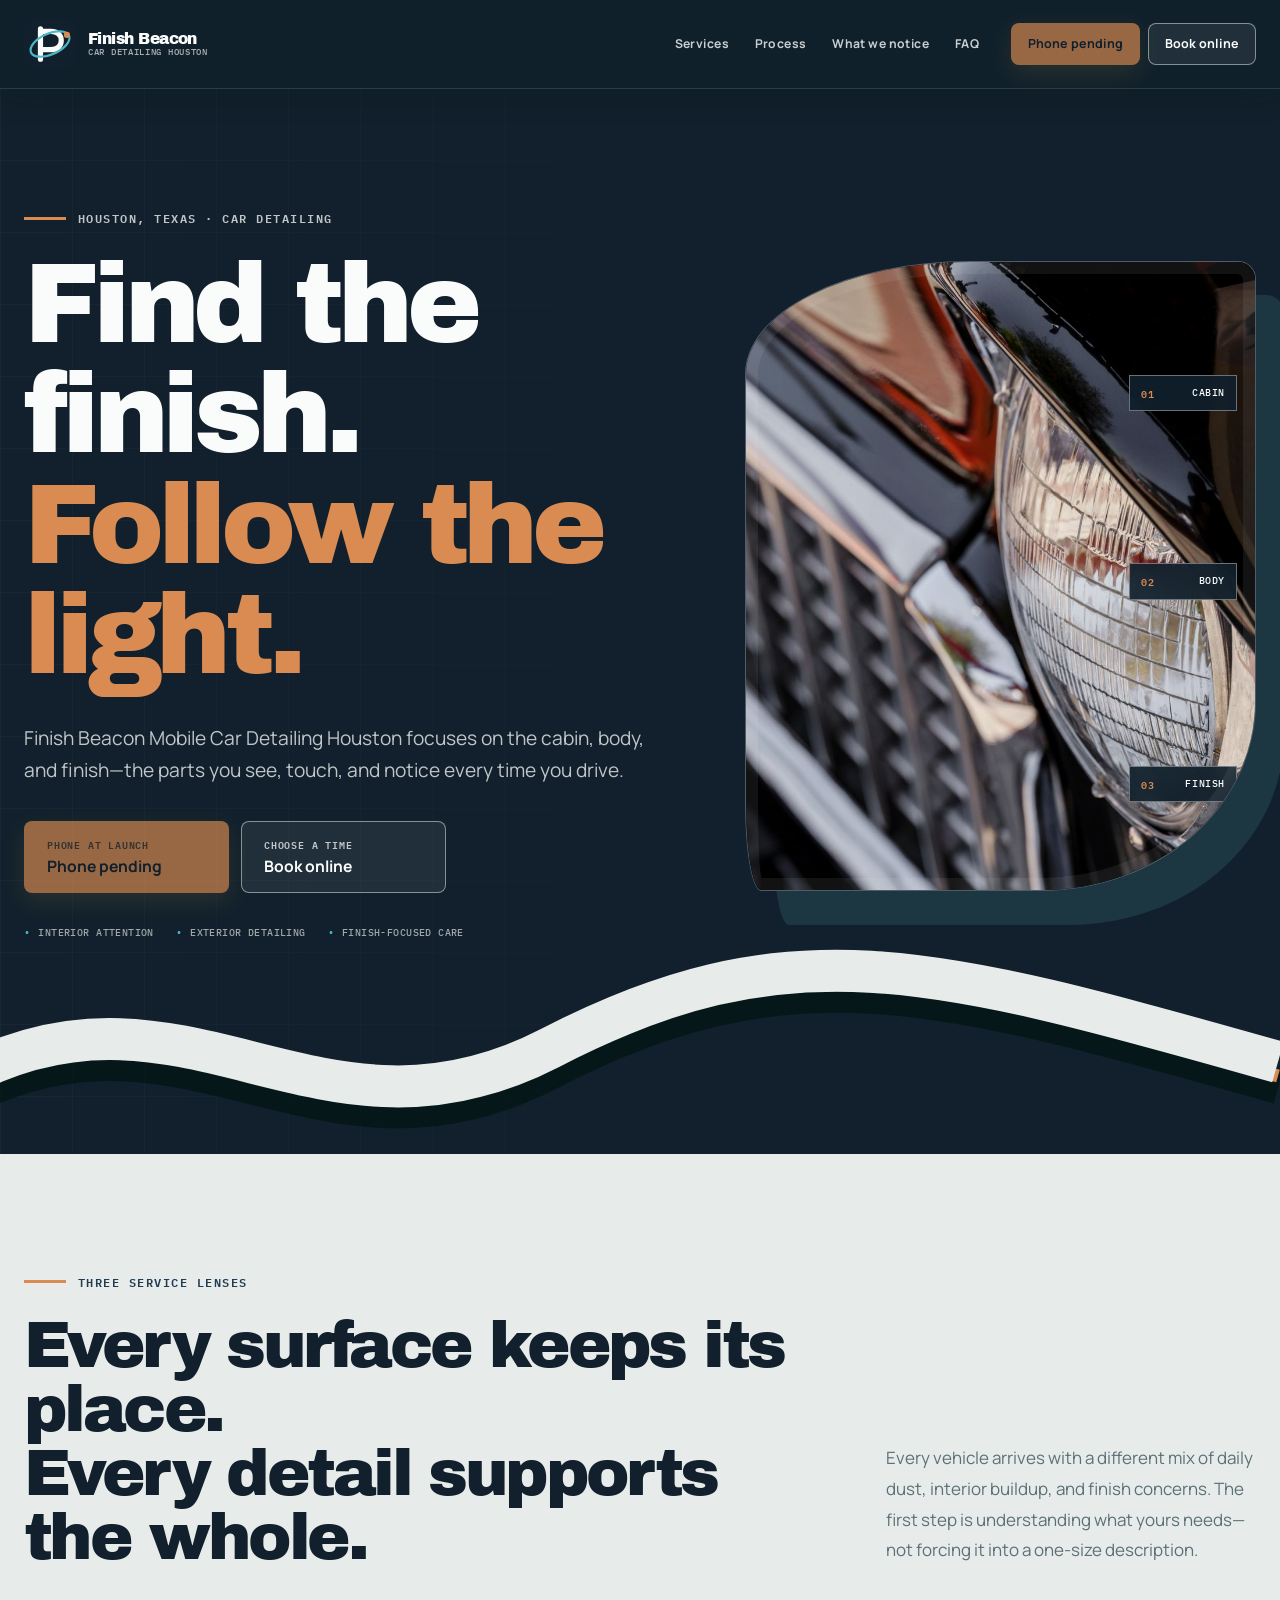
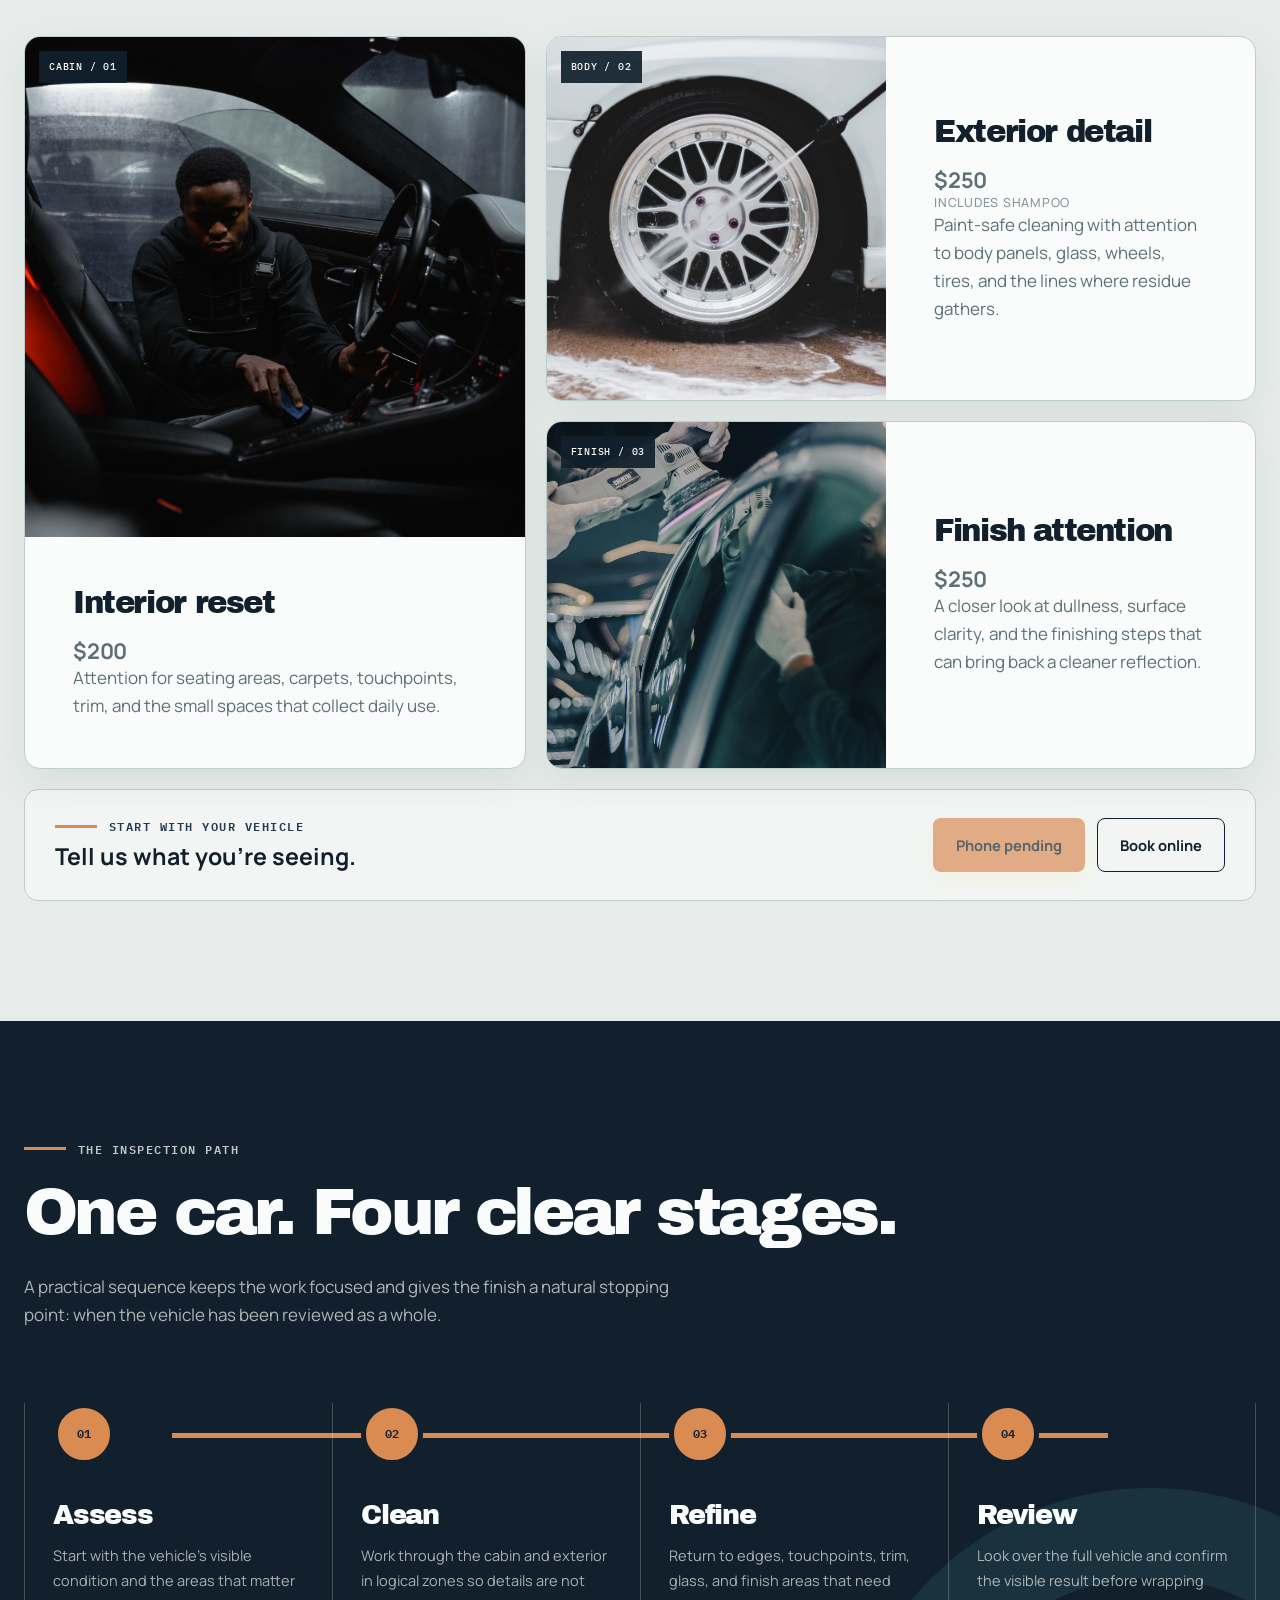
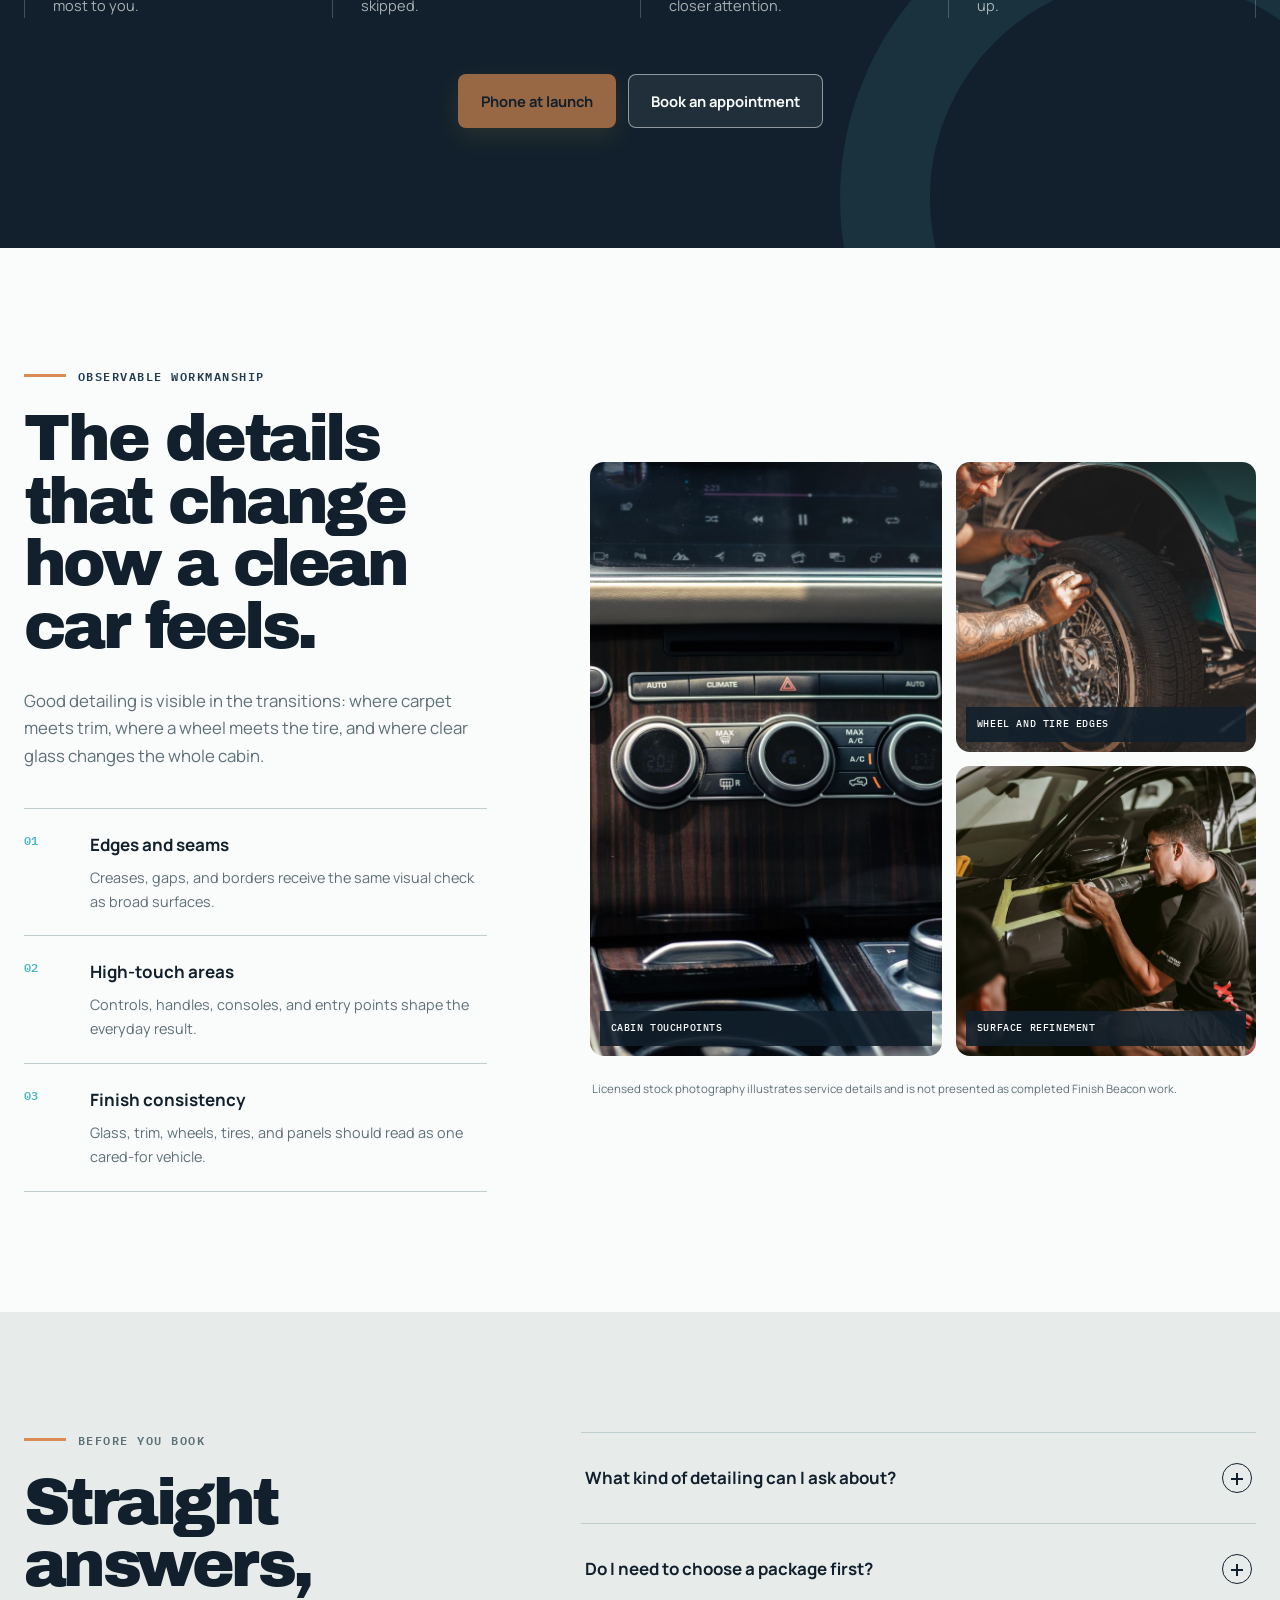
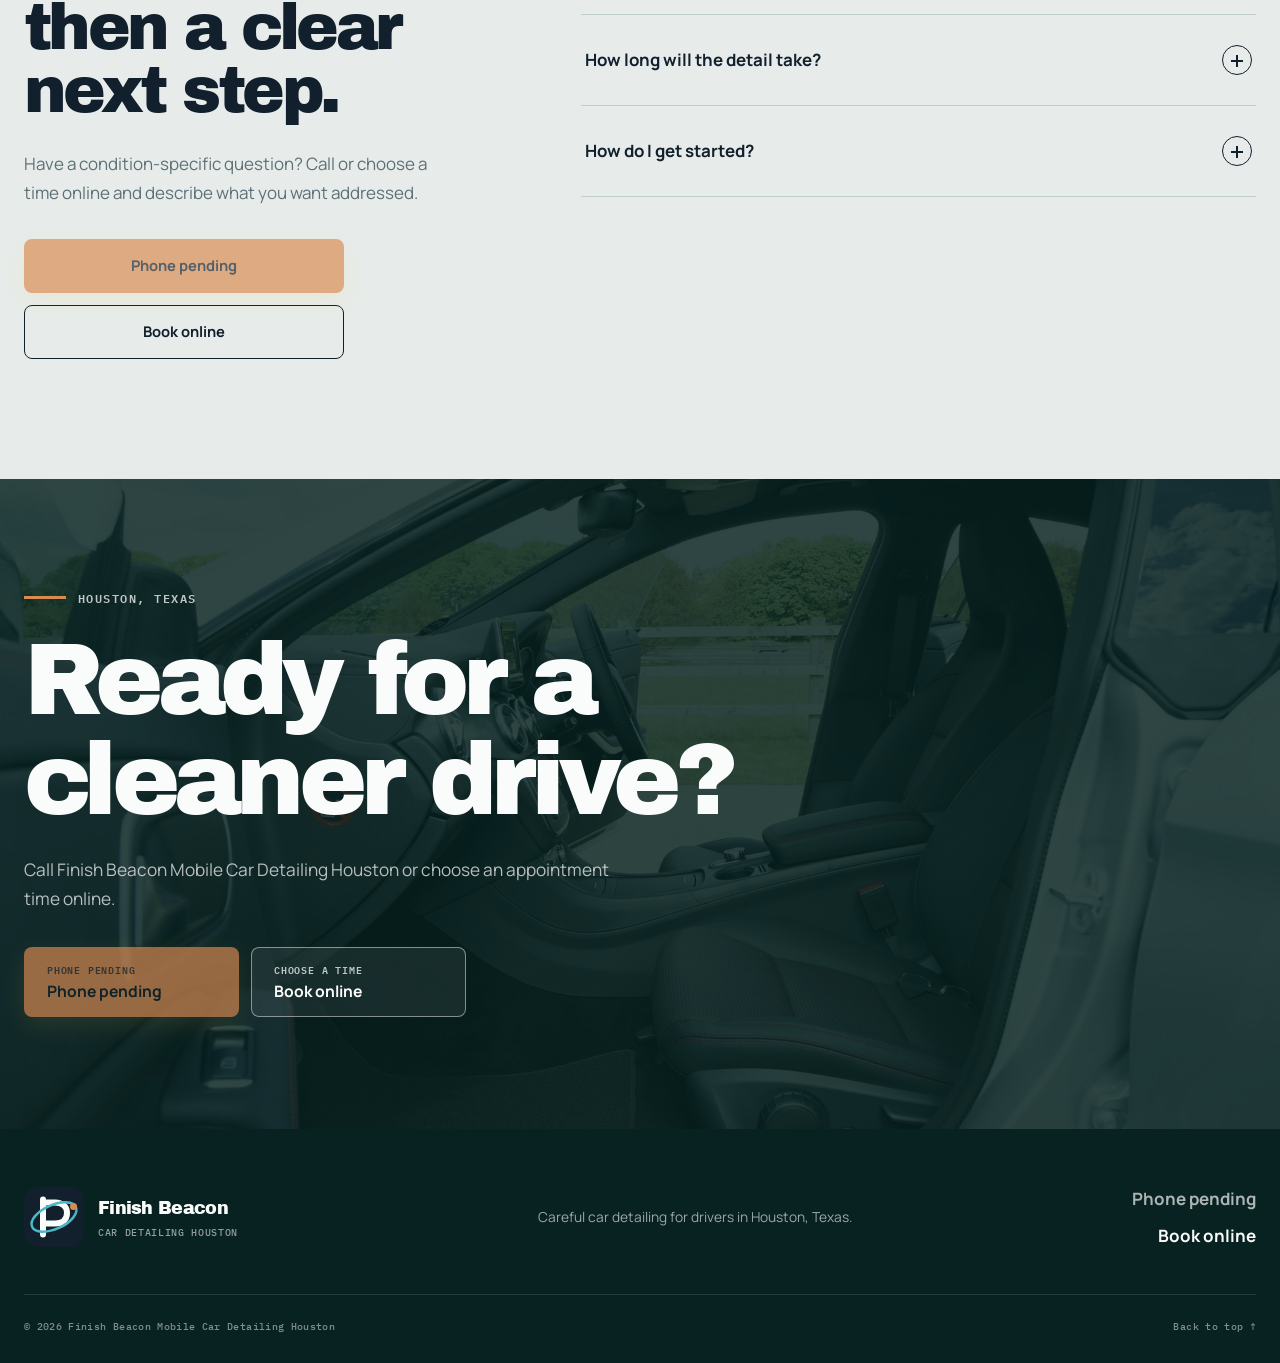
==== commit af5e5c44: "feat: add service pricing to site Interior $200, exterior $250 with shampoo, complete $250. Adds pri" ====
--- a/index.html
+++ b/index.html
@@ -35,7 +35,8 @@
           "Interior car detailing",
           "Exterior car detailing",
           "Vehicle finish care"
-        ]
+        ],
+        "priceRange": "$200-$250"
       }
     </script>
   </head>
@@ -129,6 +130,7 @@
               </div>
               <div class="service-copy">
                 <h3>Interior reset</h3>
+                <p class="service-price">$200</p>
                 <p>Attention for seating areas, carpets, touchpoints, trim, and the small spaces that collect daily use.</p>
               </div>
             </article>
@@ -140,6 +142,7 @@
               </div>
               <div class="service-copy">
                 <h3>Exterior detail</h3>
+                <p class="service-price">$250<span>Includes shampoo</span></p>
                 <p>Paint-safe cleaning with attention to body panels, glass, wheels, tires, and the lines where residue gathers.</p>
               </div>
             </article>
@@ -151,6 +154,7 @@
               </div>
               <div class="service-copy">
                 <h3>Finish attention</h3>
+                <p class="service-price">$250</p>
                 <p>A closer look at dullness, surface clarity, and the finishing steps that can bring back a cleaner reflection.</p>
               </div>
             </article>
--- a/styles.css
+++ b/styles.css
@@ -1714,3 +1714,21 @@
     transition-duration: 0.01ms !important;
   }
 }
+
+.service-price {
+  margin-top: 0.9rem;
+  font-size: 1.35rem;
+  font-weight: 700;
+  letter-spacing: -0.01em;
+  line-height: 1.2;
+}
+
+.service-price span {
+  display: block;
+  margin-top: 0.2rem;
+  font-size: 0.78rem;
+  font-weight: 500;
+  letter-spacing: 0.06em;
+  text-transform: uppercase;
+  opacity: 0.72;
+}
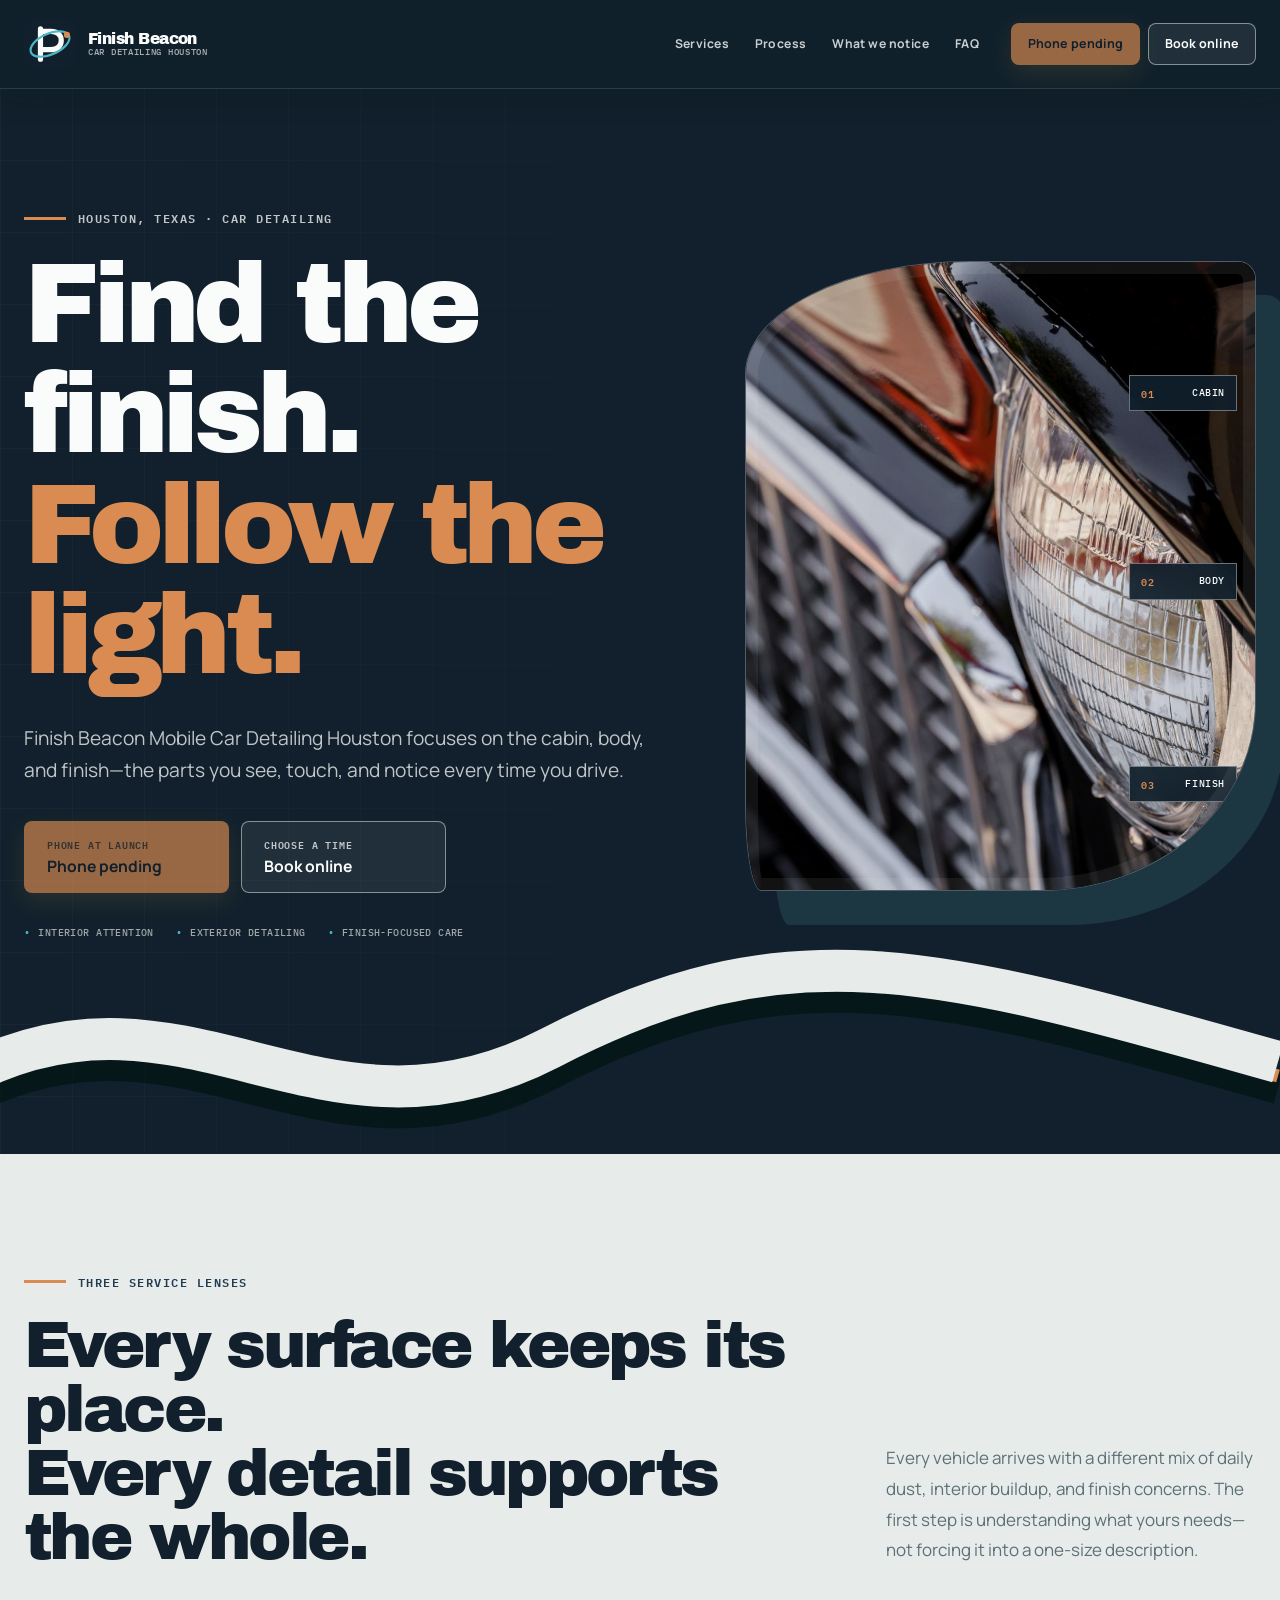
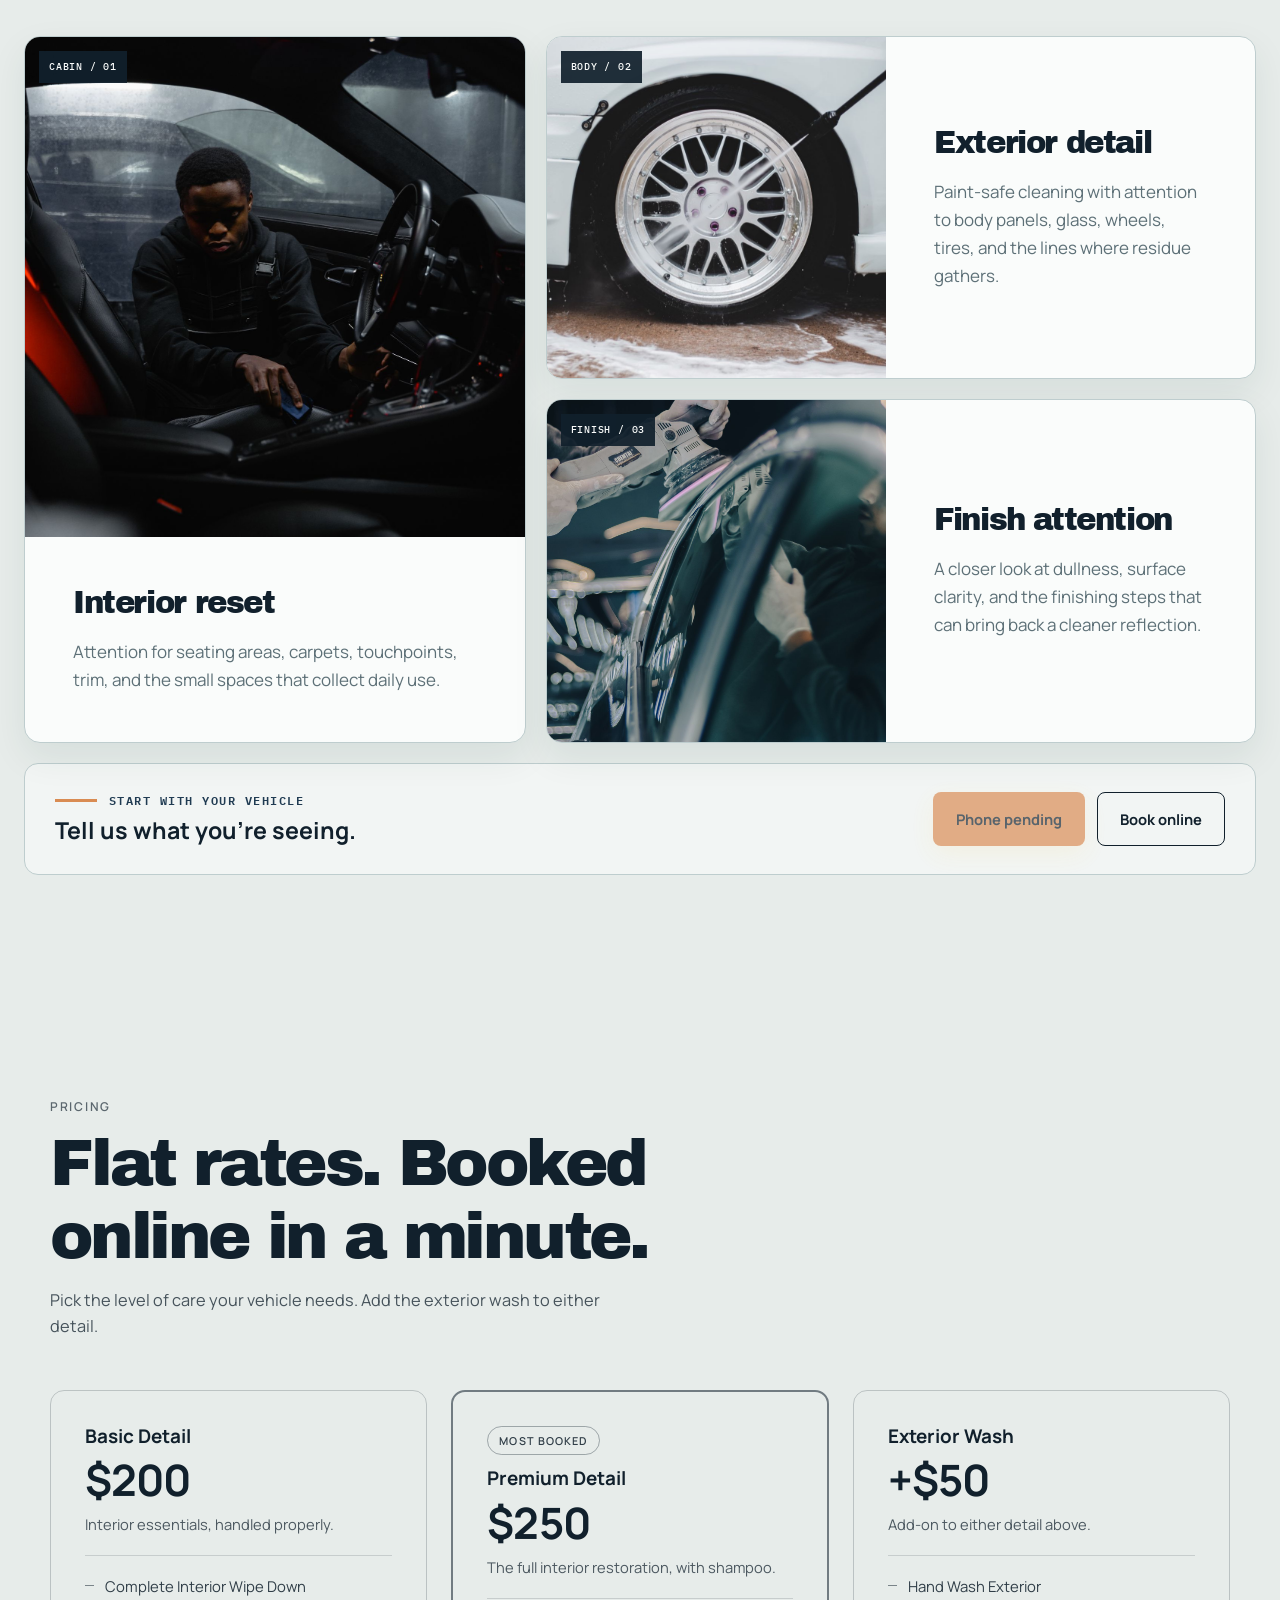
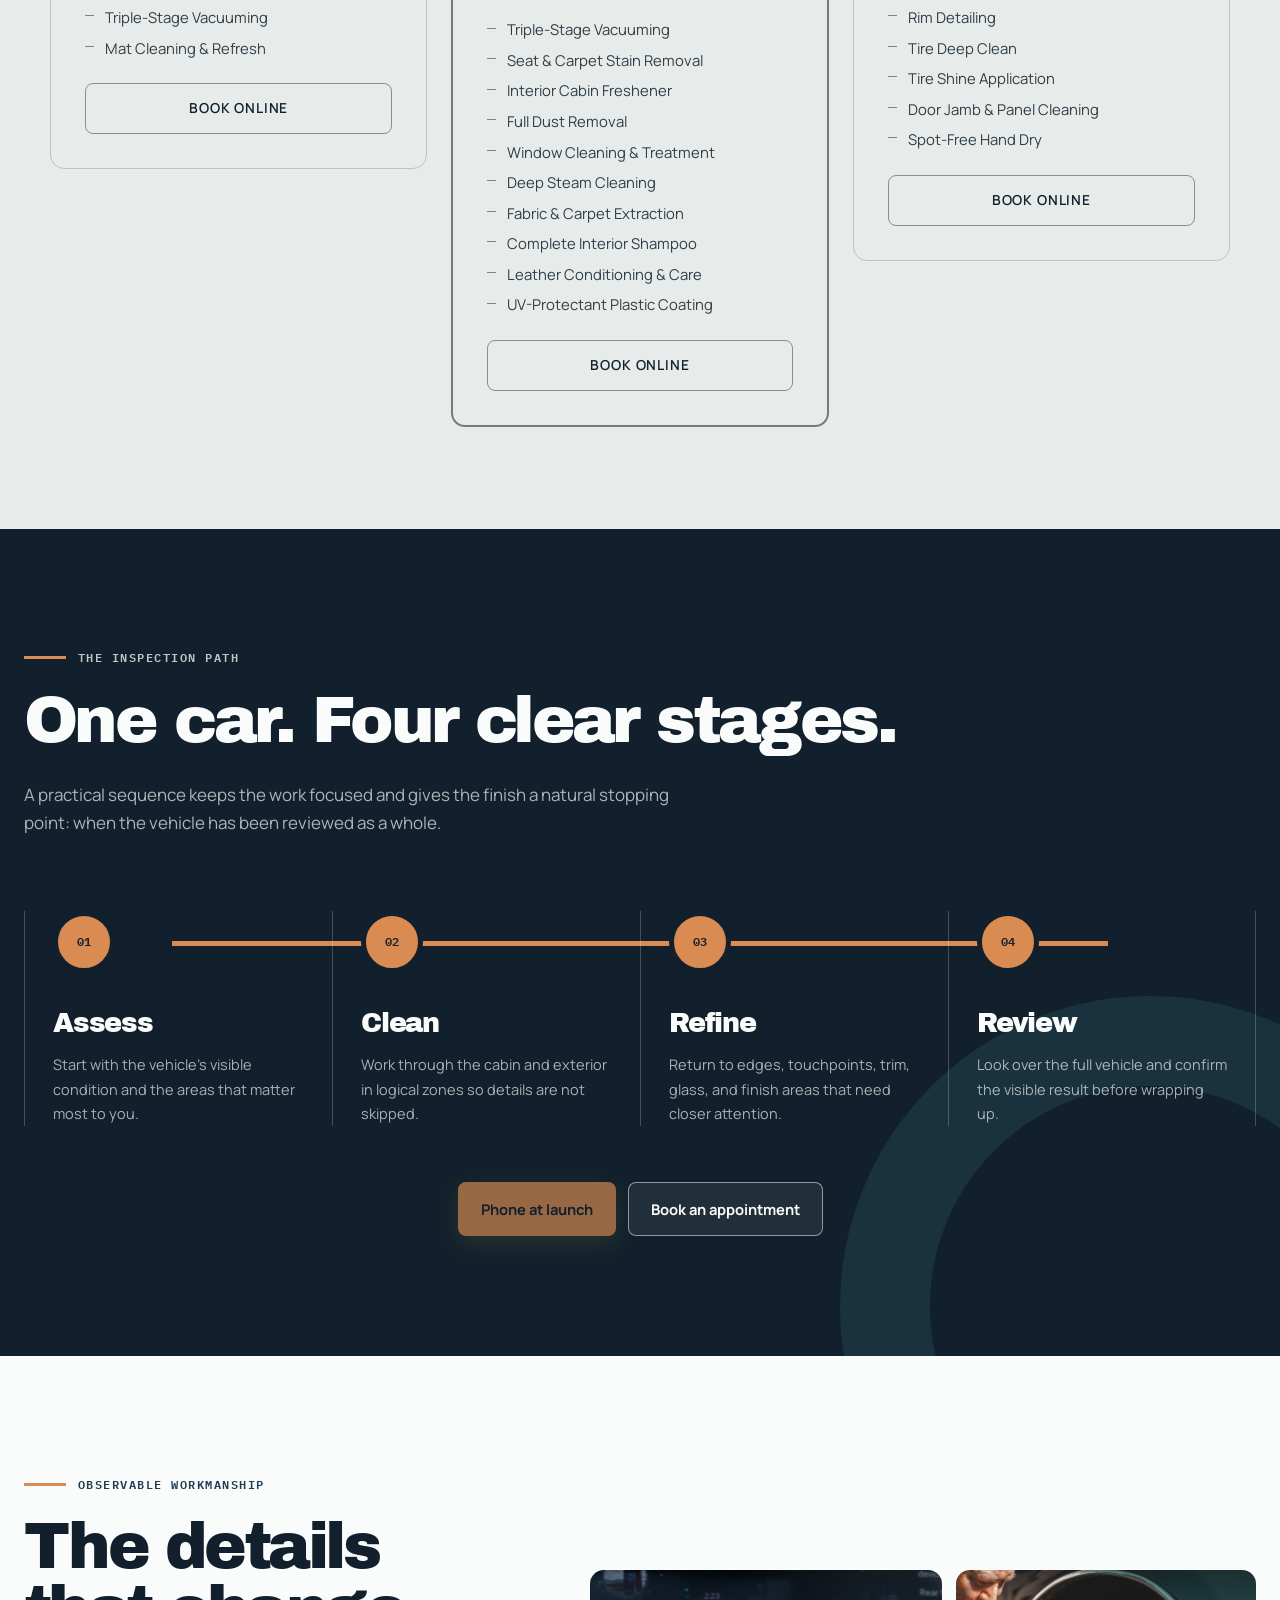
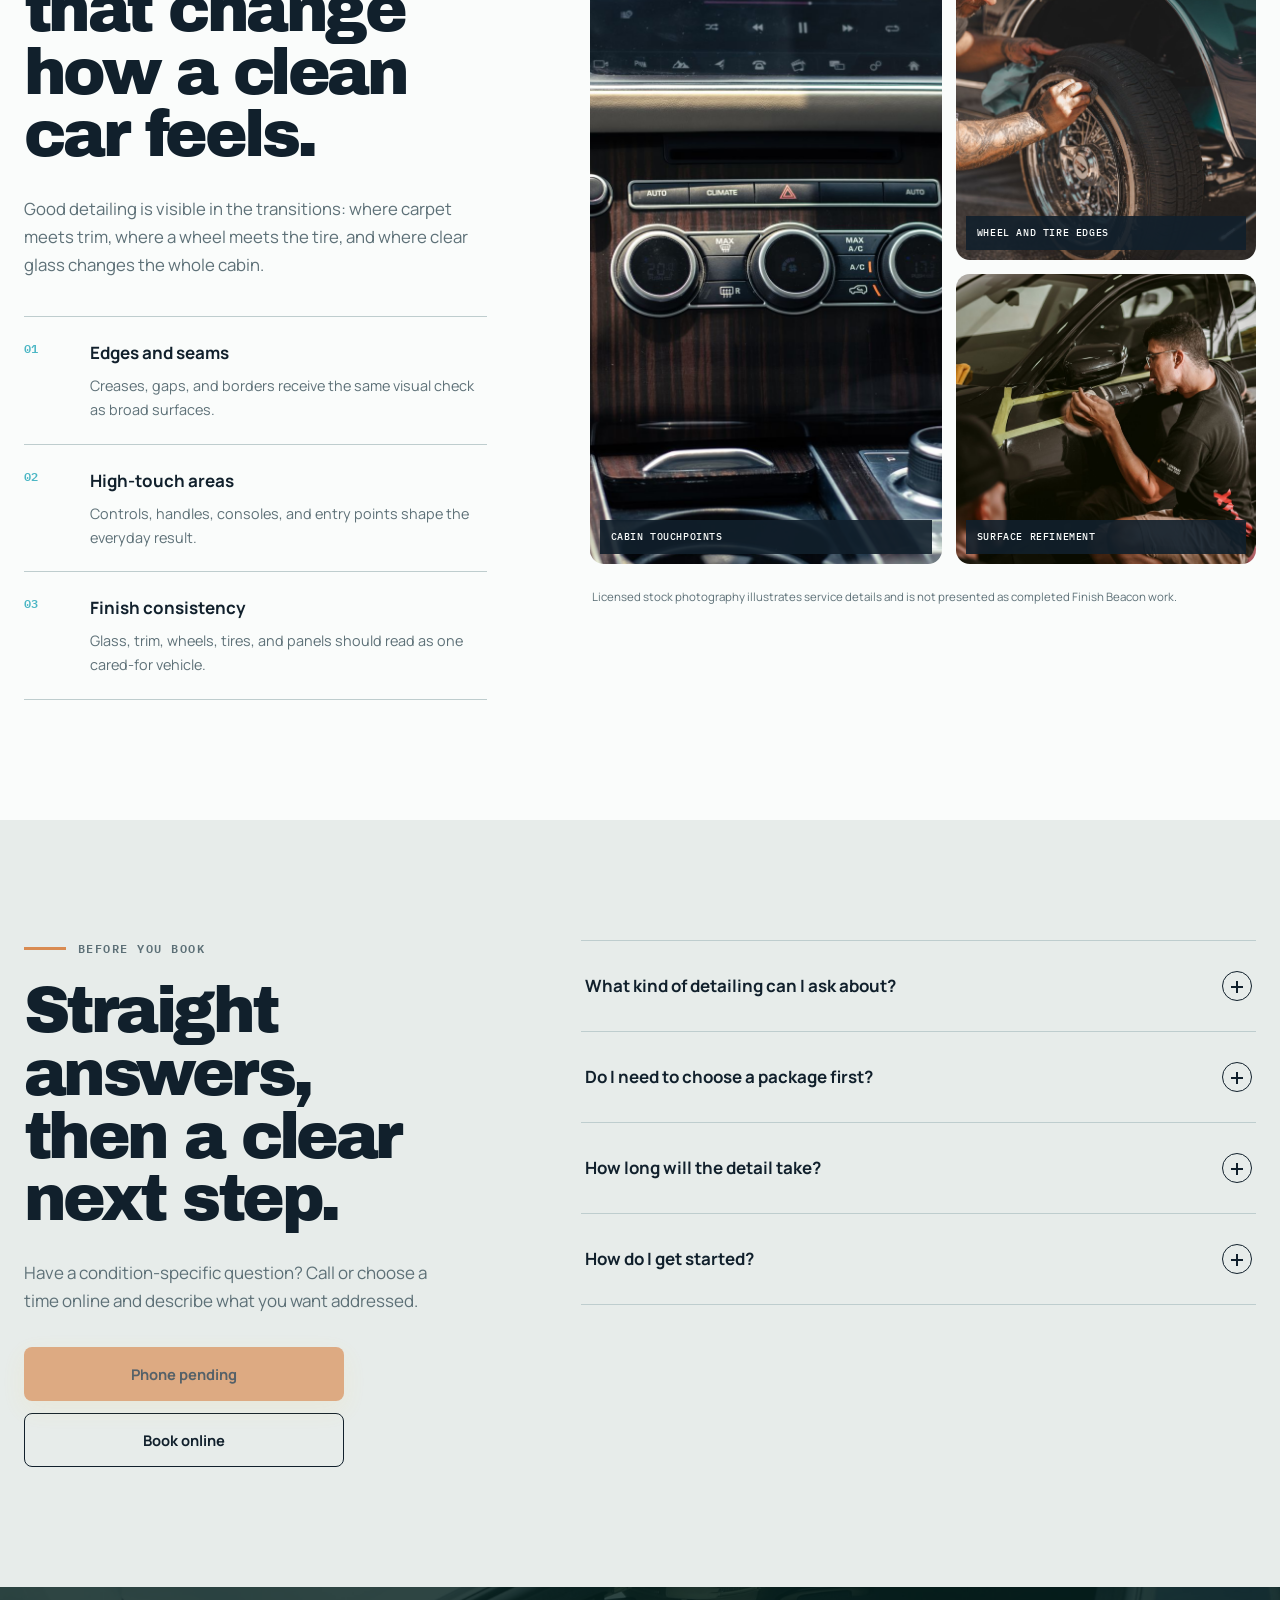
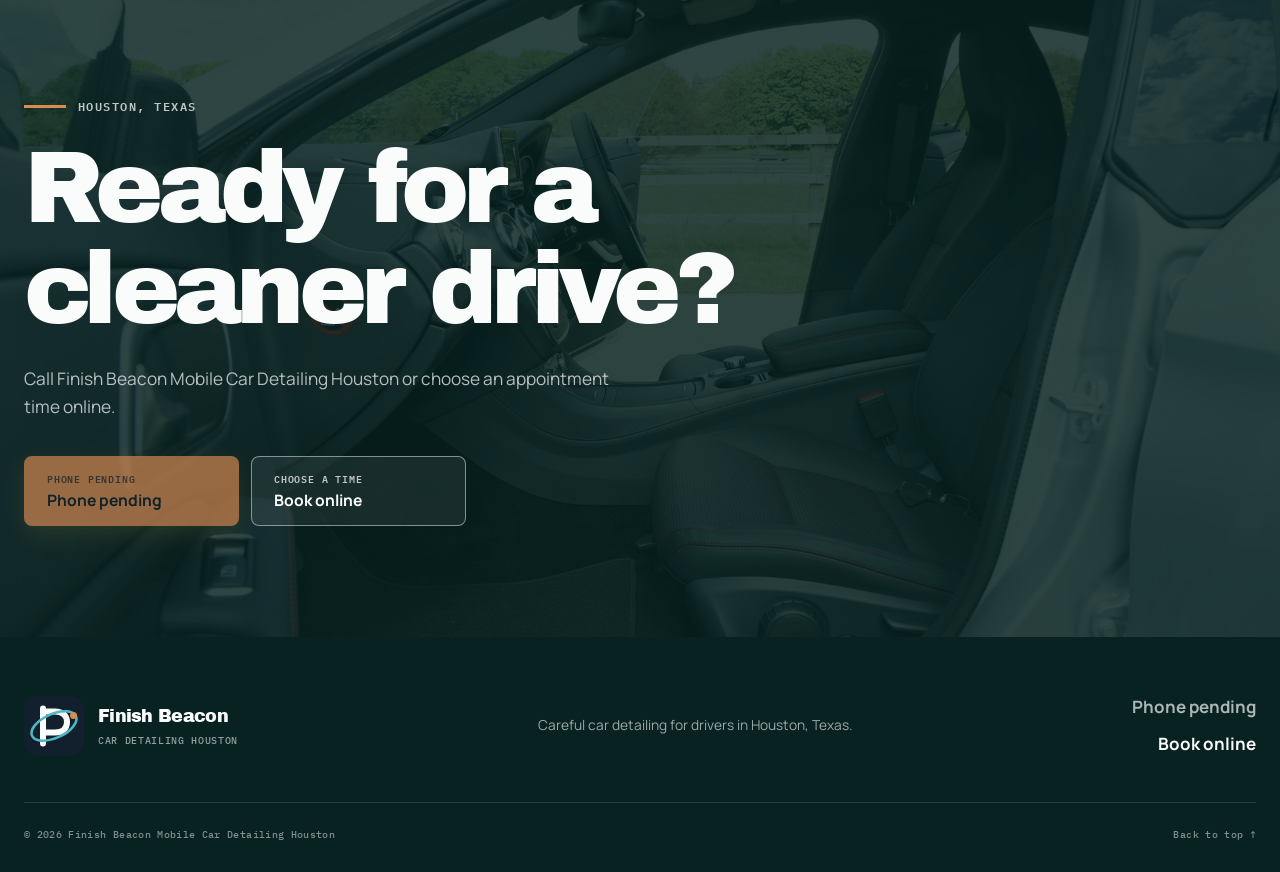
==== commit ed011043: "feat: replace pricing with the standard rate grid Basic Detail $200, Premium Detail $250 including s" ====
--- a/index.html
+++ b/index.html
@@ -36,7 +36,45 @@
           "Exterior car detailing",
           "Vehicle finish care"
         ],
-        "priceRange": "$200-$250"
+        "priceRange": "$200-$250",
+        "makesOffer": [
+          {
+            "@type": "Offer",
+            "name": "Basic Detail",
+            "price": "200",
+            "priceCurrency": "USD",
+            "availability": "https://schema.org/InStock",
+            "itemOffered": {
+              "@type": "Service",
+              "name": "Basic Detail",
+              "description": "Interior essentials: complete interior wipe down, triple-stage vacuuming, and mat cleaning and refresh."
+            }
+          },
+          {
+            "@type": "Offer",
+            "name": "Premium Detail",
+            "price": "250",
+            "priceCurrency": "USD",
+            "availability": "https://schema.org/InStock",
+            "itemOffered": {
+              "@type": "Service",
+              "name": "Premium Detail",
+              "description": "The full interior restoration, including complete interior shampoo, deep steam cleaning, fabric and carpet extraction, and leather conditioning."
+            }
+          },
+          {
+            "@type": "Offer",
+            "name": "Exterior Wash",
+            "price": "50",
+            "priceCurrency": "USD",
+            "availability": "https://schema.org/InStock",
+            "itemOffered": {
+              "@type": "Service",
+              "name": "Exterior Wash",
+              "description": "Add-on exterior wash: hand wash, rim detailing, tire deep clean and shine, door jamb cleaning, and spot-free hand dry."
+            }
+          }
+        ]
       }
     </script>
   </head>
@@ -130,7 +168,6 @@
               </div>
               <div class="service-copy">
                 <h3>Interior reset</h3>
-                <p class="service-price">$200</p>
                 <p>Attention for seating areas, carpets, touchpoints, trim, and the small spaces that collect daily use.</p>
               </div>
             </article>
@@ -142,7 +179,6 @@
               </div>
               <div class="service-copy">
                 <h3>Exterior detail</h3>
-                <p class="service-price">$250<span>Includes shampoo</span></p>
                 <p>Paint-safe cleaning with attention to body panels, glass, wheels, tires, and the lines where residue gathers.</p>
               </div>
             </article>
@@ -154,7 +190,6 @@
               </div>
               <div class="service-copy">
                 <h3>Finish attention</h3>
-                <p class="service-price">$250</p>
                 <p>A closer look at dullness, surface clarity, and the finishing steps that can bring back a cleaner reflection.</p>
               </div>
             </article>
@@ -172,6 +207,64 @@
           </div>
         </div>
       </section>
+
+    <section class="rates" id="pricing" aria-labelledby="pricing-title">
+      <div class="rates-shell">
+        <div class="rates-head">
+          <p class="rates-eyebrow">Pricing</p>
+          <h2 id="pricing-title">Flat rates. Booked online in a minute.</h2>
+          <p class="rates-intro">Pick the level of care your vehicle needs. Add the exterior wash to either detail.</p>
+        </div>
+
+        <div class="rate-grid">
+          <article class="rate-card">
+            <h3>Basic Detail</h3>
+            <p class="rate-figure">$200</p>
+            <p class="rate-note">Interior essentials, handled properly.</p>
+            <ul class="rate-list">
+              <li>Complete Interior Wipe Down</li>
+              <li>Triple-Stage Vacuuming</li>
+              <li>Mat Cleaning &amp; Refresh</li>
+            </ul>
+            <a class="rate-cta" href="https://cal.com/sumitdatta/auto-detail-service" target="_blank" rel="noopener">Book Online</a>
+          </article>
+          <article class="rate-card rate-card-featured">
+            <span class="rate-badge">Most booked</span>
+            <h3>Premium Detail</h3>
+            <p class="rate-figure">$250</p>
+            <p class="rate-note">The full interior restoration, with shampoo.</p>
+            <ul class="rate-list">
+              <li>Triple-Stage Vacuuming</li>
+              <li>Seat &amp; Carpet Stain Removal</li>
+              <li>Interior Cabin Freshener</li>
+              <li>Full Dust Removal</li>
+              <li>Window Cleaning &amp; Treatment</li>
+              <li>Deep Steam Cleaning</li>
+              <li>Fabric &amp; Carpet Extraction</li>
+              <li>Complete Interior Shampoo</li>
+              <li>Leather Conditioning &amp; Care</li>
+              <li>UV-Protectant Plastic Coating</li>
+            </ul>
+            <a class="rate-cta" href="https://cal.com/sumitdatta/auto-detail-service" target="_blank" rel="noopener">Book Online</a>
+          </article>
+          <article class="rate-card">
+            <h3>Exterior Wash</h3>
+            <p class="rate-figure">+$50</p>
+            <p class="rate-note">Add-on to either detail above.</p>
+            <ul class="rate-list">
+              <li>Hand Wash Exterior</li>
+              <li>Rim Detailing</li>
+              <li>Tire Deep Clean</li>
+              <li>Tire Shine Application</li>
+              <li>Door Jamb &amp; Panel Cleaning</li>
+              <li>Spot-Free Hand Dry</li>
+            </ul>
+            <a class="rate-cta" href="https://cal.com/sumitdatta/auto-detail-service" target="_blank" rel="noopener">Book Online</a>
+          </article>
+        </div>
+      </div>
+    </section>
+
 
       <section class="process section" id="process">
         <div class="shell">
--- a/styles.css
+++ b/styles.css
@@ -1715,20 +1715,147 @@
   }
 }
 
-.service-price {
-  margin-top: 0.9rem;
-  font-size: 1.35rem;
+/* Pricing section — self-contained, inherits each site's own colors and type. */
+.rates {
+  padding: clamp(56px, 8vw, 104px) clamp(20px, 5vw, 48px);
+}
+
+.rates-shell {
+  width: min(1180px, 100%);
+  margin-inline: auto;
+}
+
+.rates-head {
+  max-width: 60ch;
+  margin-bottom: clamp(30px, 4vw, 50px);
+}
+
+.rates-eyebrow {
+  margin: 0 0 10px;
+  font-size: 0.76rem;
+  font-weight: 600;
+  letter-spacing: 0.14em;
+  text-transform: uppercase;
+  opacity: 0.65;
+}
+
+.rates-head h2 {
+  margin: 0 0 14px;
+  line-height: 1.12;
+}
+
+.rates-intro {
+  margin: 0;
+  font-size: 1.02rem;
+  line-height: 1.6;
+  opacity: 0.75;
+}
+
+.rate-grid {
+  display: grid;
+  gap: clamp(16px, 2vw, 24px);
+  grid-template-columns: repeat(auto-fit, minmax(260px, 1fr));
+  align-items: start;
+}
+
+.rate-card {
+  position: relative;
+  display: flex;
+  flex-direction: column;
+  padding: clamp(24px, 3vw, 34px);
+  border: 1px solid color-mix(in srgb, currentColor 20%, transparent);
+  border-radius: 14px;
+}
+
+.rate-card-featured {
+  border-width: 2px;
+  border-color: color-mix(in srgb, currentColor 55%, transparent);
+}
+
+.rate-badge {
+  align-self: flex-start;
+  margin-bottom: 12px;
+  padding: 5px 11px;
+  border: 1px solid color-mix(in srgb, currentColor 40%, transparent);
+  border-radius: 999px;
+  font-size: 0.68rem;
+  font-weight: 600;
+  letter-spacing: 0.1em;
+  text-transform: uppercase;
+  opacity: 0.85;
+}
+
+.rate-card h3 {
+  margin: 0;
+  font-size: 1.18rem;
+  line-height: 1.25;
+}
+
+.rate-figure {
+  margin: 10px 0 0;
+  font-size: clamp(2.1rem, 4vw, 2.7rem);
   font-weight: 700;
-  letter-spacing: -0.01em;
-  line-height: 1.2;
-}
-
-.service-price span {
-  display: block;
-  margin-top: 0.2rem;
-  font-size: 0.78rem;
-  font-weight: 500;
+  letter-spacing: -0.02em;
+  line-height: 1;
+}
+
+.rate-note {
+  margin: 12px 0 0;
+  font-size: 0.92rem;
+  line-height: 1.5;
+  opacity: 0.72;
+}
+
+.rate-list {
+  margin: 20px 0 0;
+  padding: 20px 0 0;
+  border-top: 1px solid color-mix(in srgb, currentColor 15%, transparent);
+  list-style: none;
+  display: grid;
+  gap: 9px;
+}
+
+.rate-list li {
+  position: relative;
+  padding-left: 20px;
+  font-size: 0.93rem;
+  line-height: 1.45;
+  opacity: 0.85;
+}
+
+.rate-list li::before {
+  content: "";
+  position: absolute;
+  left: 0;
+  top: 0.55em;
+  width: 9px;
+  height: 1px;
+  background: currentColor;
+  opacity: 0.6;
+}
+
+.rate-cta {
+  margin-top: 24px;
+  padding: 13px 20px;
+  border: 1px solid color-mix(in srgb, currentColor 45%, transparent);
+  border-radius: 8px;
+  font-size: 0.86rem;
+  font-weight: 600;
   letter-spacing: 0.06em;
   text-transform: uppercase;
-  opacity: 0.72;
-}
+  text-align: center;
+  text-decoration: none;
+  color: inherit;
+  transition: opacity 0.18s ease;
+}
+
+.rate-cta:hover,
+.rate-cta:focus-visible {
+  opacity: 0.7;
+}
+
+@media (max-width: 640px) {
+  .rate-grid {
+    grid-template-columns: 1fr;
+  }
+}
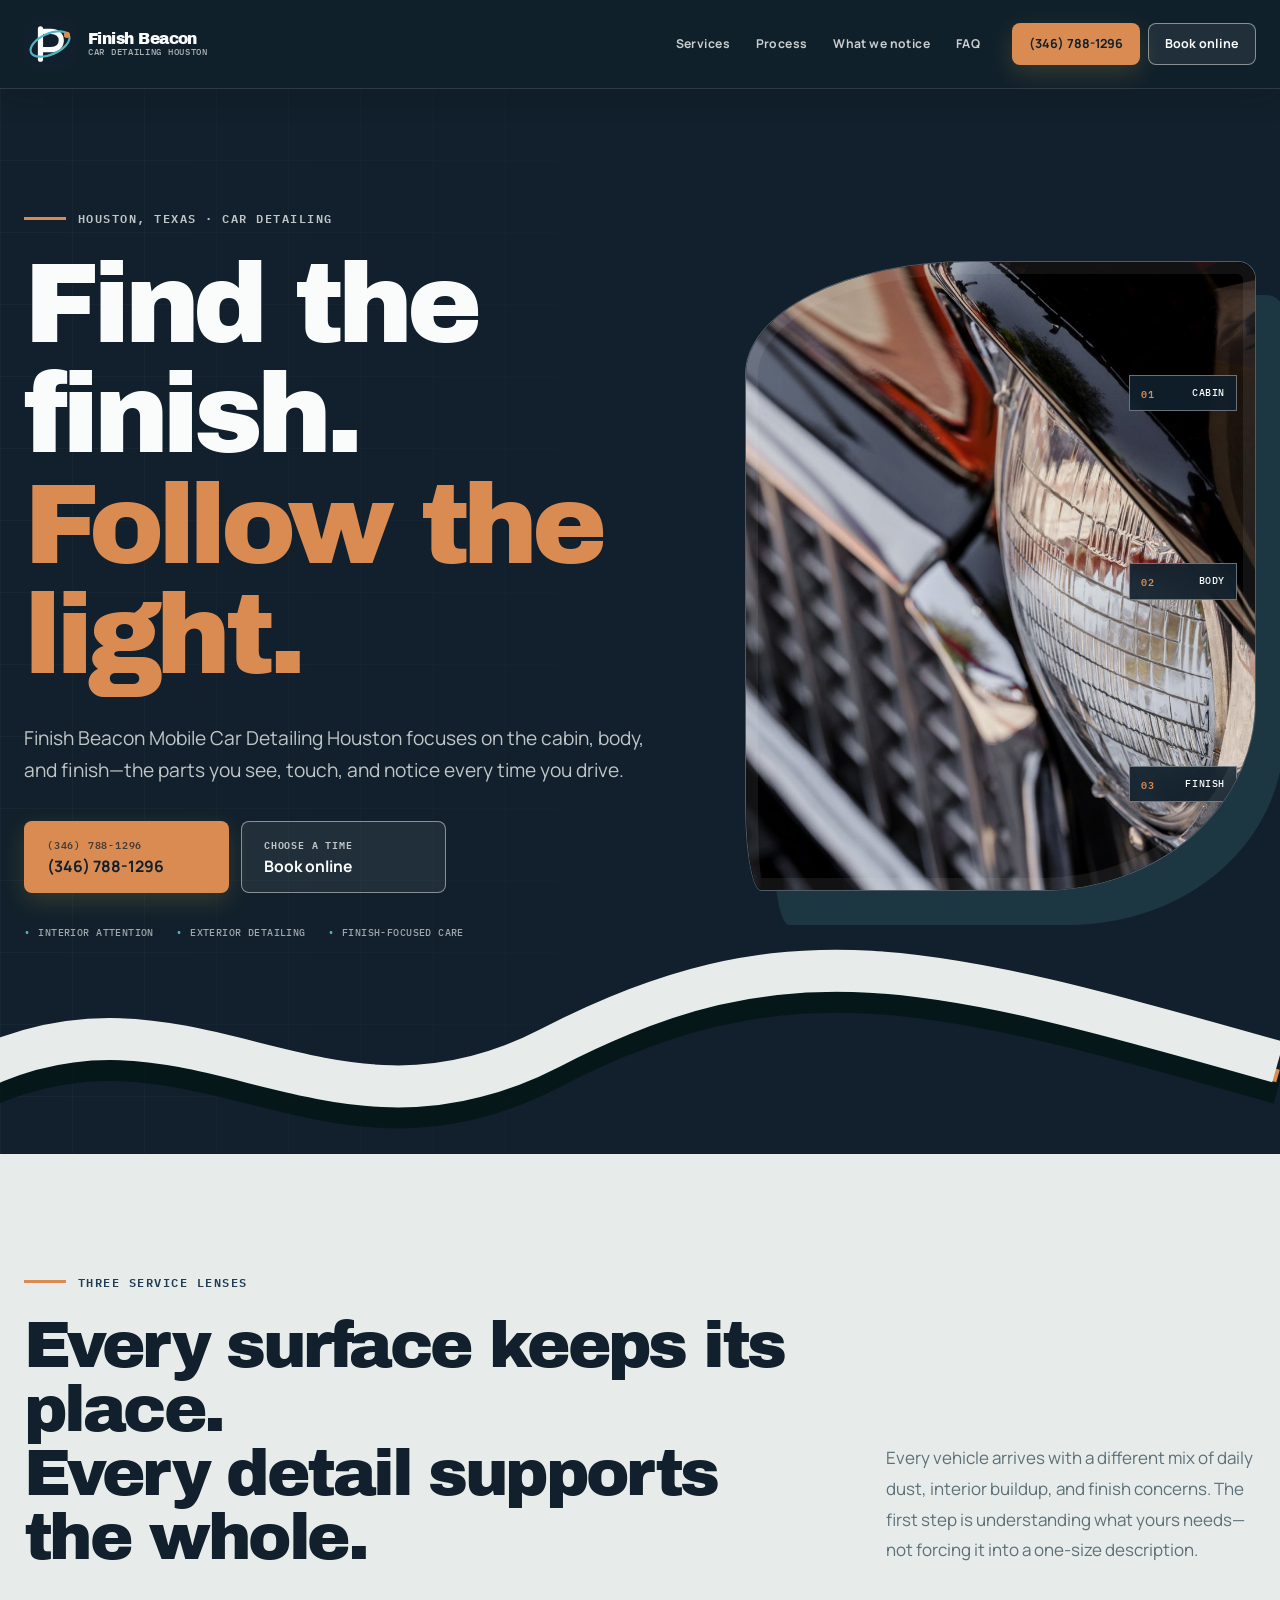
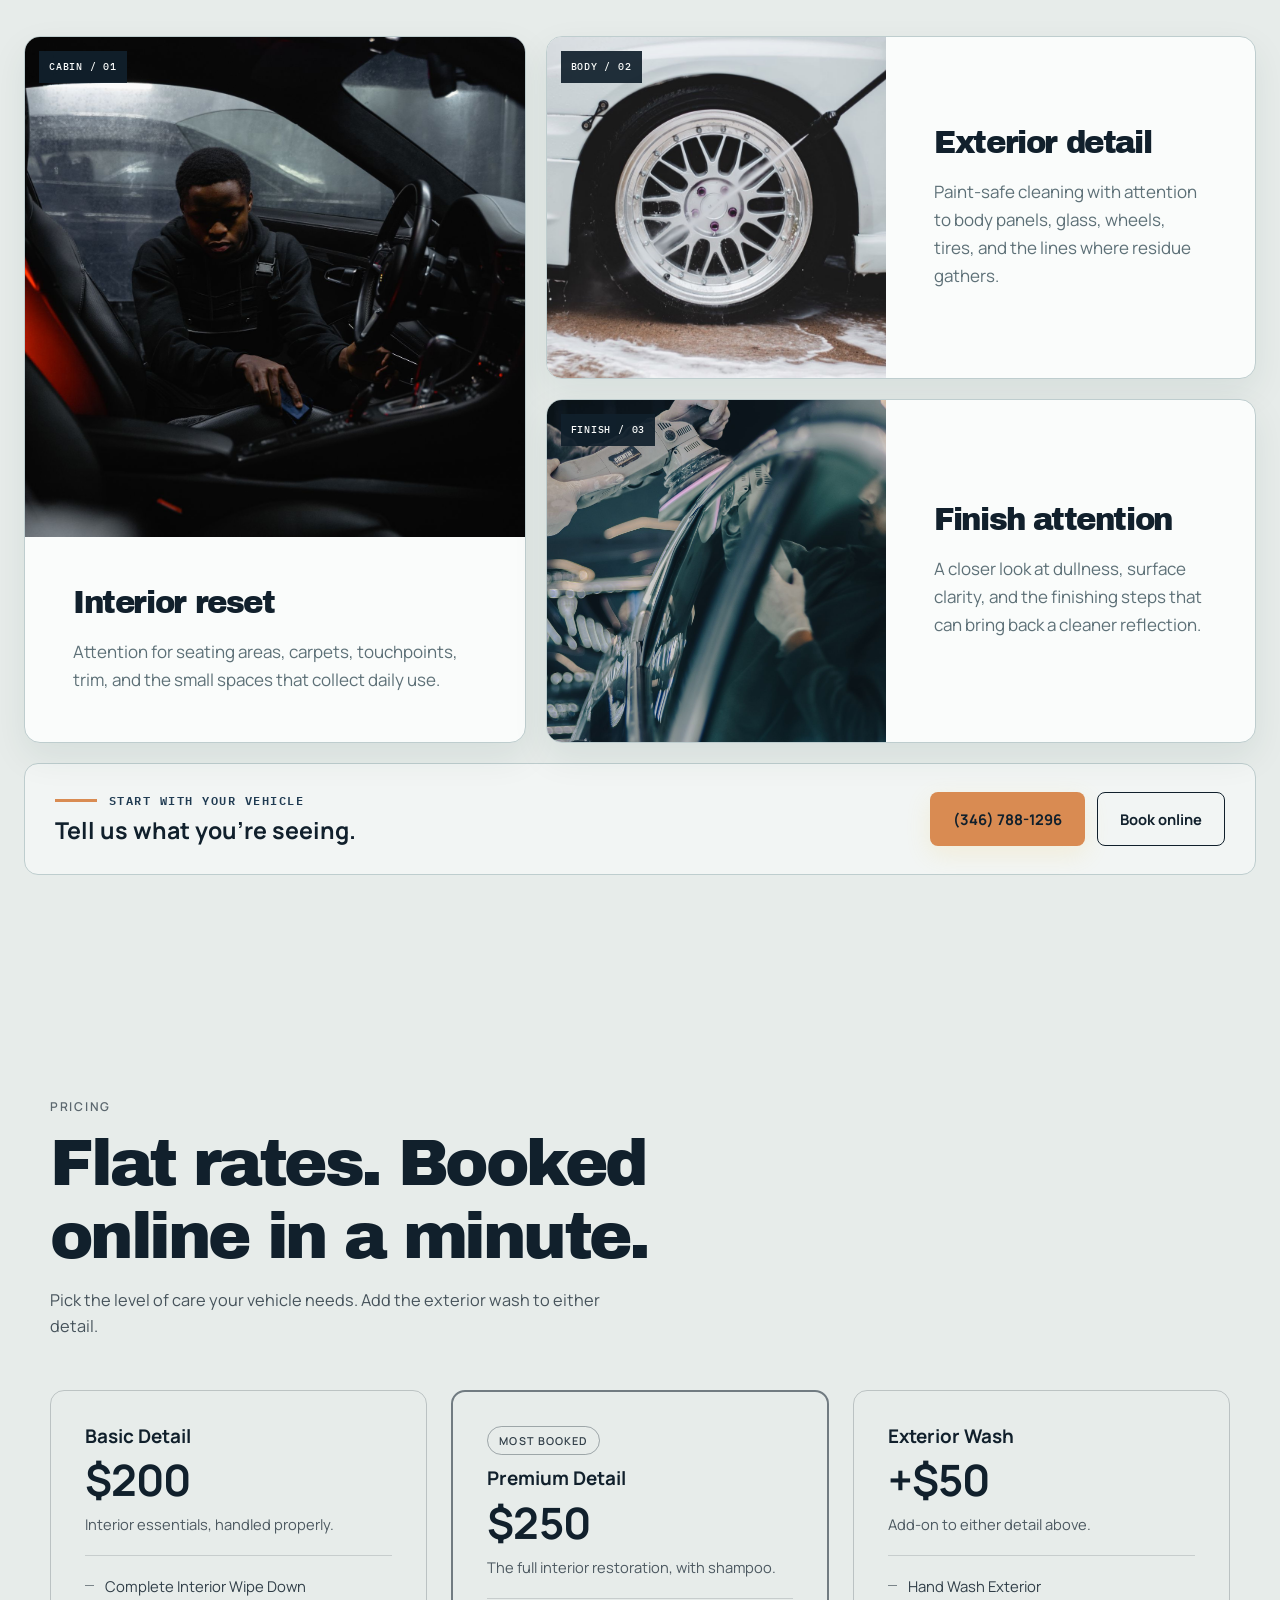
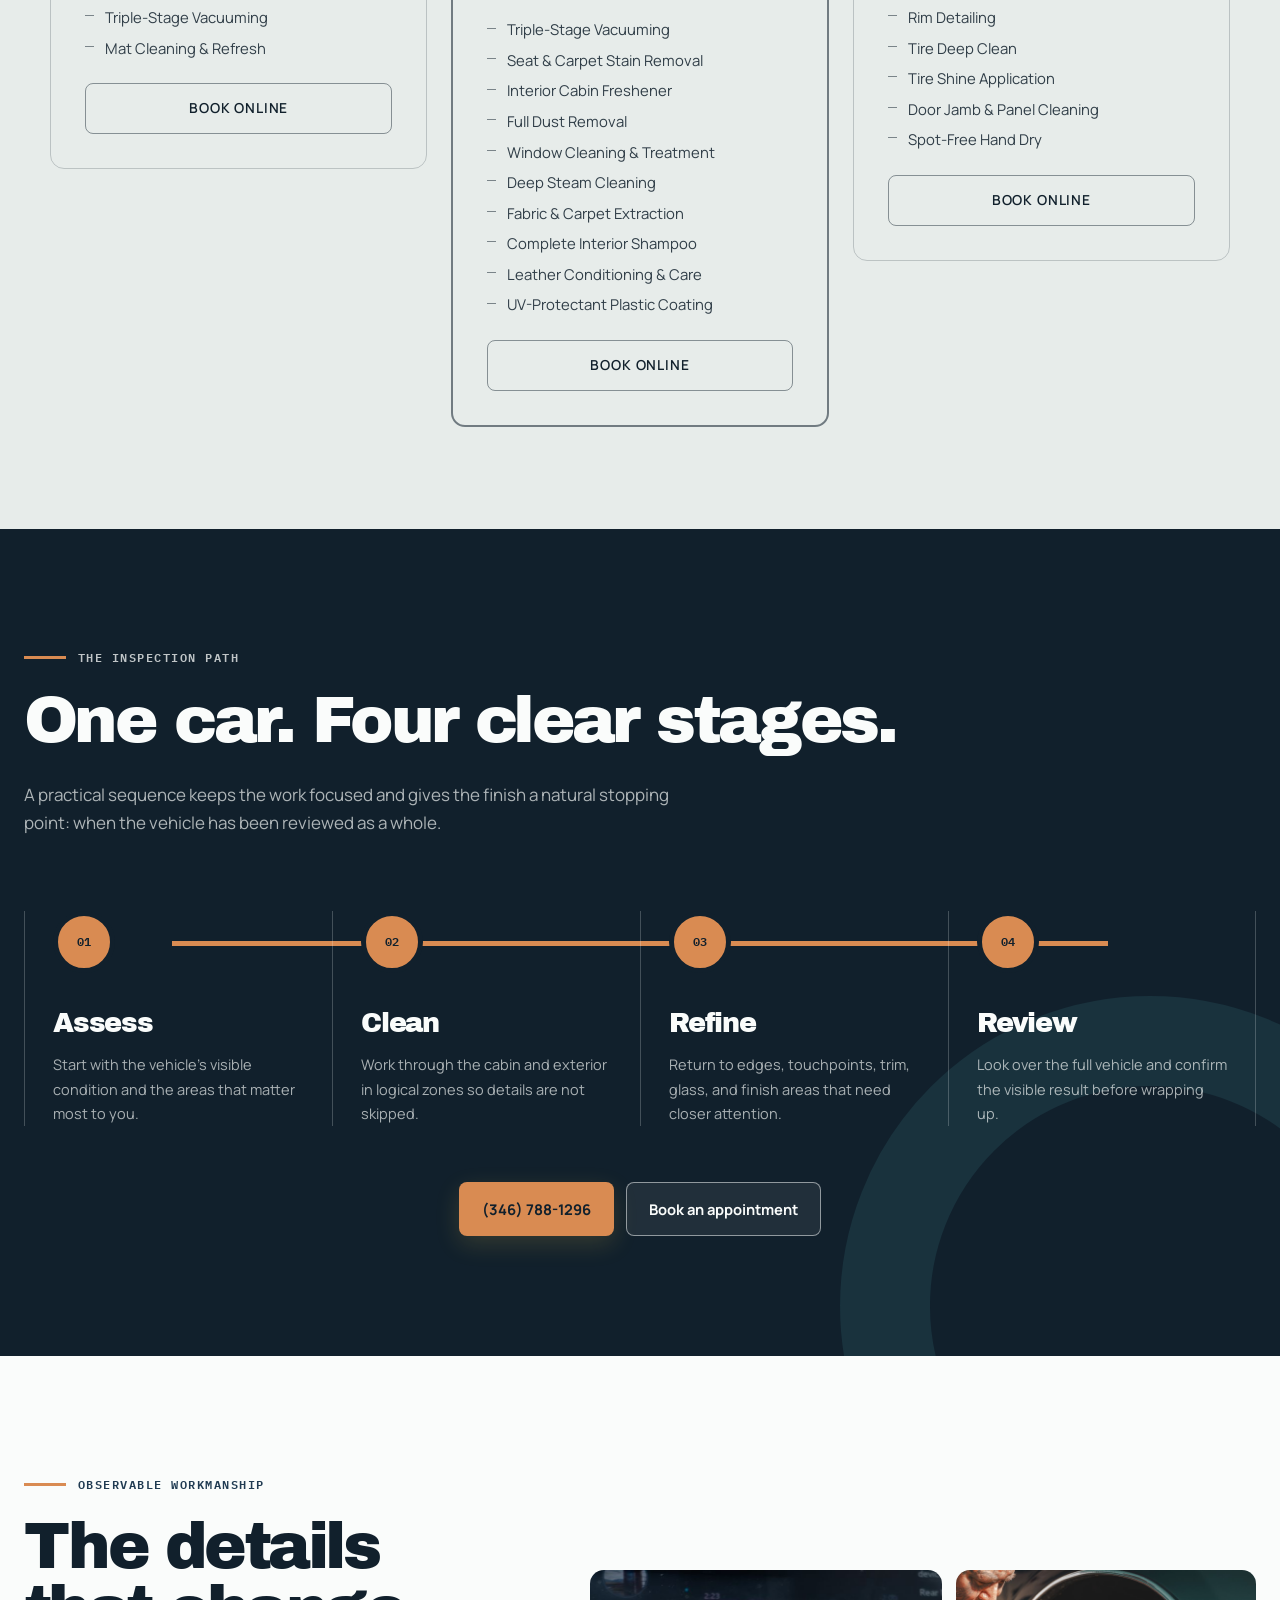
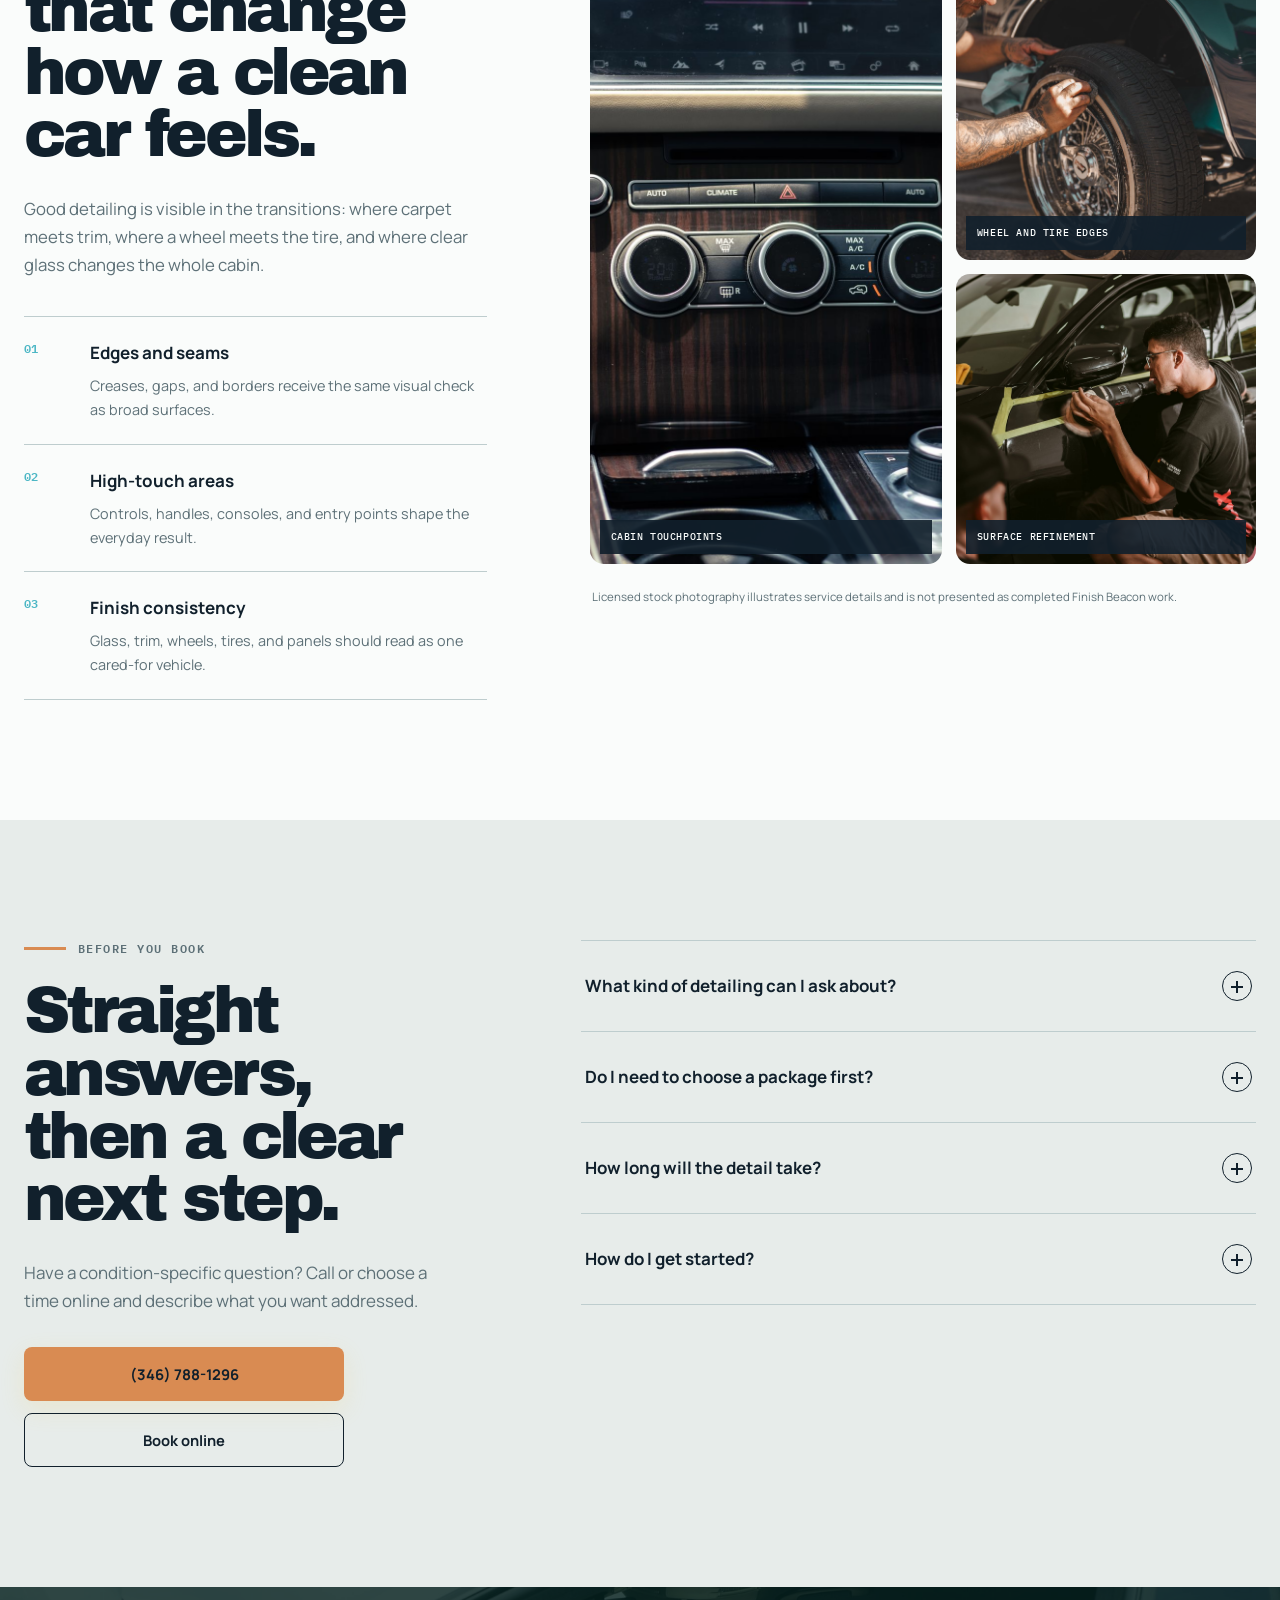
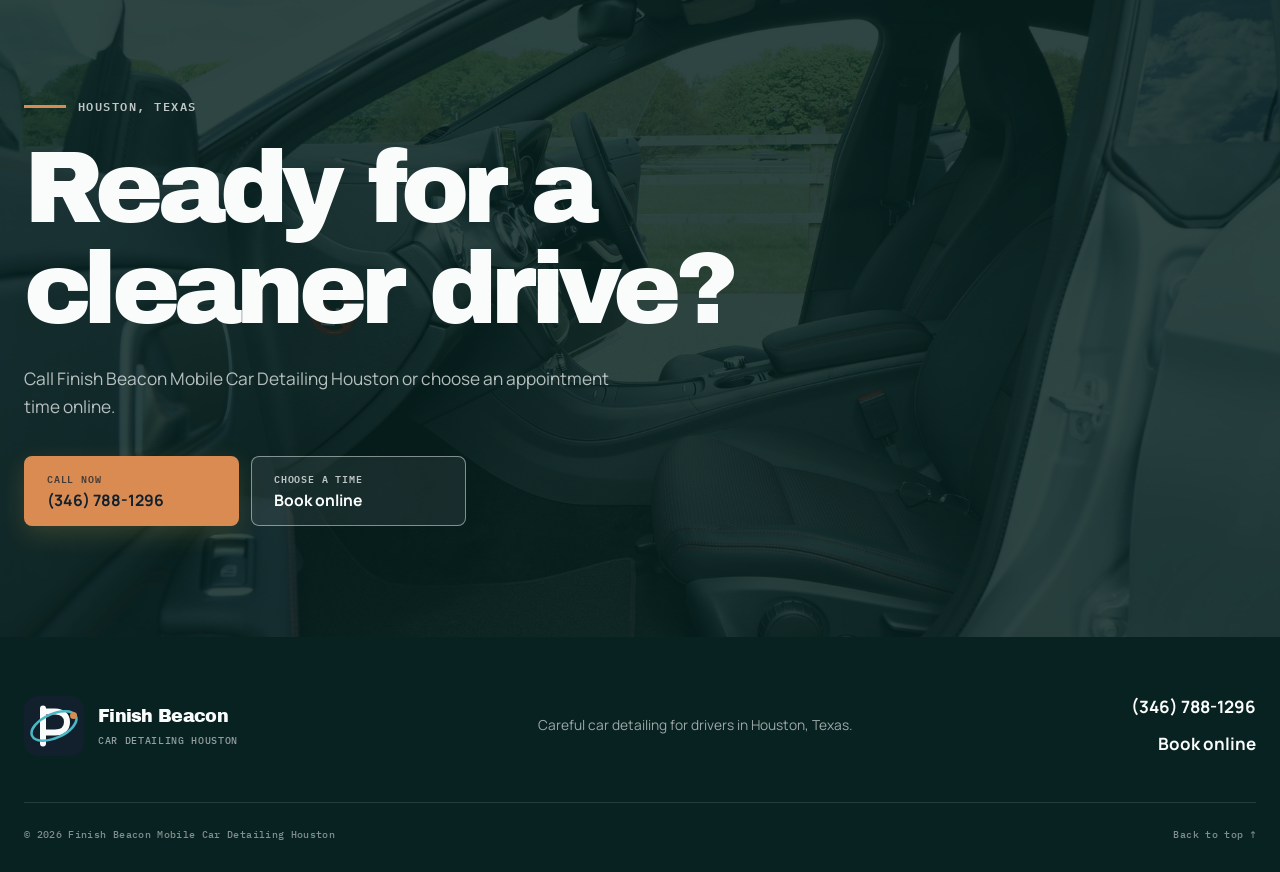
==== commit 79272835: "fix: sync GMB identity and pricing" ====
--- a/index.html
+++ b/index.html
@@ -3,7 +3,7 @@
   <head>
     <meta charset="utf-8">
     <meta name="viewport" content="width=device-width, initial-scale=1">
-    <title>Finish Beacon Mobile Car Detailing Houston | Call or Book</title>
+    <title>Finish Beacon Mobile Car Detailing Houston | Call or Book Online</title>
     <meta name="description" content="Finish Beacon Mobile Car Detailing Houston offers careful interior, exterior, and finish-focused car detailing in Houston, Texas. Call or book online.">
     <meta name="theme-color" content="#11202c">
     <meta name="robots" content="index,follow,max-image-preview:large">
@@ -25,6 +25,15 @@
         "@type": "LocalBusiness",
         "name": "Finish Beacon Mobile Car Detailing Houston",
         "url": "https://finishbeacon.shop/",
+        "telephone": "+1 346-788-1296",
+        "address": {
+          "@type": "PostalAddress",
+          "streetAddress": "5233 Bellaire Blvd",
+          "addressLocality": "Bellaire",
+          "addressRegion": "TX",
+          "postalCode": "77401",
+          "addressCountry": "US"
+        },
         "description": "Careful interior, exterior, and finish-focused car detailing for drivers in Houston, Texas.",
         "areaServed": {
           "@type": "City",
@@ -104,7 +113,7 @@
             <a href="#questions">FAQ</a>
           </div>
           <div class="nav-actions">
-            <a class="button button-call button-small" href="#contact" aria-disabled="true" aria-label="Call Finish Beacon at Phone pending">Phone pending</a>
+            <a class="button button-call button-small" href="tel:+13467881296" aria-label="Call Finish Beacon at (346) 788-1296">(346) 788-1296</a>
             <a class="button button-book button-small" href="https://cal.com/sumitdatta/auto-detail-service">Book online</a>
           </div>
         </nav>
@@ -119,9 +128,9 @@
             <h1>Find the finish. <em>Follow the light.</em></h1>
             <p class="hero-lede">Finish Beacon Mobile Car Detailing Houston focuses on the cabin, body, and finish—the parts you see, touch, and notice every time you drive.</p>
             <div class="action-pair hero-actions">
-              <a class="button button-call" href="#contact" aria-disabled="true">
-                <span>Phone at launch</span>
-                <strong>Phone pending</strong>
+              <a class="button button-call" href="tel:+13467881296">
+                <span>(346) 788-1296</span>
+                <strong>(346) 788-1296</strong>
               </a>
               <a class="button button-book" href="https://cal.com/sumitdatta/auto-detail-service">
                 <span>Choose a time</span>
@@ -201,7 +210,7 @@
               <h3>Tell us what you’re seeing.</h3>
             </div>
             <div class="action-pair compact-actions">
-              <a class="button button-call" href="#contact" aria-disabled="true">Phone pending</a>
+              <a class="button button-call" href="tel:+13467881296">(346) 788-1296</a>
               <a class="button button-book dark-book" href="https://cal.com/sumitdatta/auto-detail-service">Book online</a>
             </div>
           </div>
@@ -294,7 +303,7 @@
           </ol>
 
           <div class="process-actions action-pair">
-            <a class="button button-call" href="#contact" aria-disabled="true">Phone at launch</a>
+            <a class="button button-call" href="tel:+13467881296">(346) 788-1296</a>
             <a class="button button-book button-book-light" href="https://cal.com/sumitdatta/auto-detail-service">Book an appointment</a>
           </div>
         </div>
@@ -338,7 +347,7 @@
             <h2>Straight answers, then a clear next step.</h2>
             <p>Have a condition-specific question? Call or choose a time online and describe what you want addressed.</p>
             <div class="action-pair stacked-actions">
-              <a class="button button-call" href="#contact" aria-disabled="true">Phone pending</a>
+              <a class="button button-call" href="tel:+13467881296">(346) 788-1296</a>
               <a class="button button-book dark-book" href="https://cal.com/sumitdatta/auto-detail-service">Book online</a>
             </div>
           </div>
@@ -358,7 +367,7 @@
             </details>
             <details>
               <summary>How do I get started?<span aria-hidden="true"></span></summary>
-              <p>Call Finish Beacon at Phone pending or use the online appointment link. Both paths let you start with your vehicle and what it needs.</p>
+              <p>Call Finish Beacon at (346) 788-1296 or use the online appointment link. Both paths let you start with your vehicle and what it needs.</p>
             </details>
           </div>
         </div>
@@ -373,7 +382,7 @@
           <h2>Ready for a cleaner drive?</h2>
           <p>Call Finish Beacon Mobile Car Detailing Houston or choose an appointment time online.</p>
           <div class="action-pair final-actions">
-            <a class="button button-call" href="#contact" aria-disabled="true"><span>Phone pending</span><strong>Phone pending</strong></a>
+            <a class="button button-call" href="tel:+13467881296"><span>Call now</span><strong>(346) 788-1296</strong></a>
             <a class="button button-book" href="https://cal.com/sumitdatta/auto-detail-service"><span>Choose a time</span><strong>Book online</strong></a>
           </div>
         </div>
@@ -388,7 +397,7 @@
         </div>
         <p>Careful car detailing for drivers in Houston, Texas.</p>
         <div class="footer-actions">
-          <a href="#contact" aria-disabled="true">Phone pending</a>
+          <a href="tel:+13467881296">(346) 788-1296</a>
           <a href="https://cal.com/sumitdatta/auto-detail-service">Book online</a>
         </div>
       </div>
@@ -399,7 +408,7 @@
     </footer>
 
     <div class="mobile-sticky" aria-label="Contact options">
-      <a class="sticky-call" href="#contact" aria-disabled="true"><span>Call</span><strong>Phone pending</strong></a>
+      <a class="sticky-call" href="tel:+13467881296"><span>Call</span><strong>(346) 788-1296</strong></a>
       <a class="sticky-book" href="https://cal.com/sumitdatta/auto-detail-service"><span>Book</span><strong>Online</strong></a>
     </div>
 
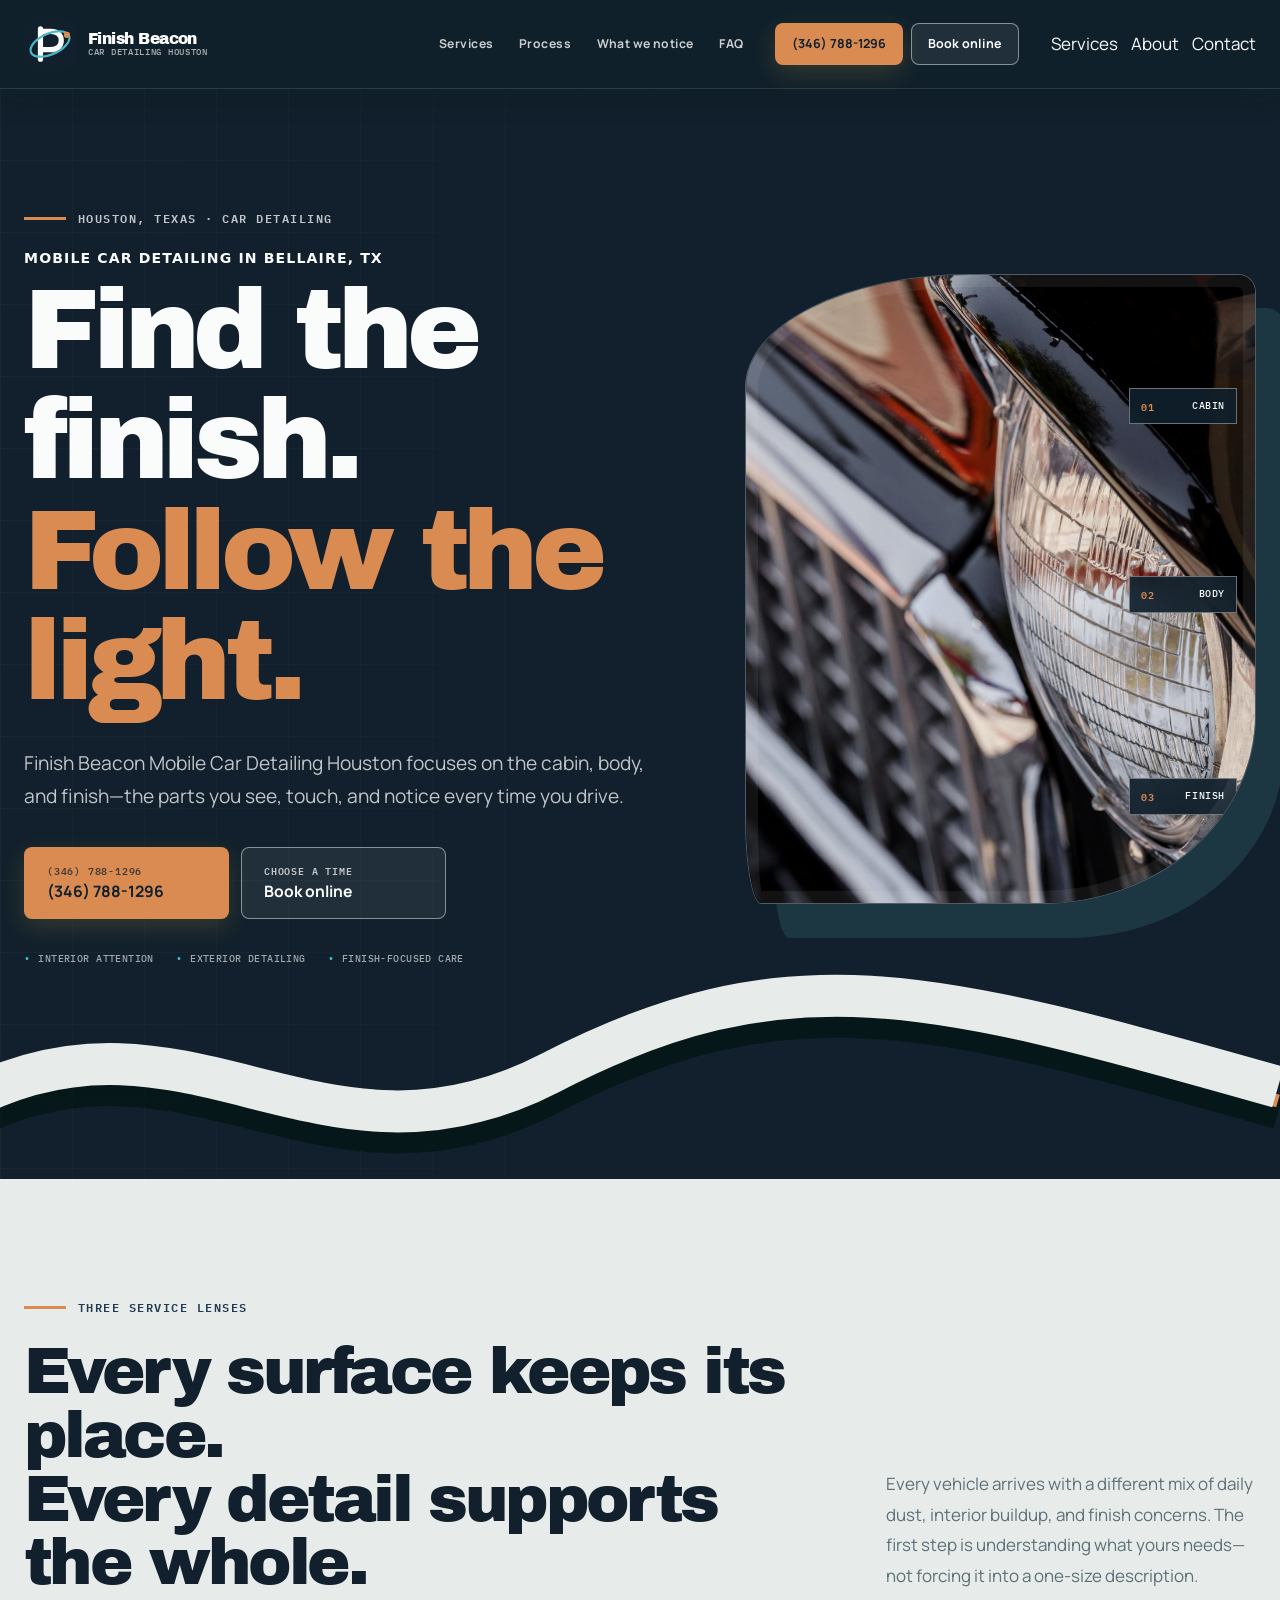
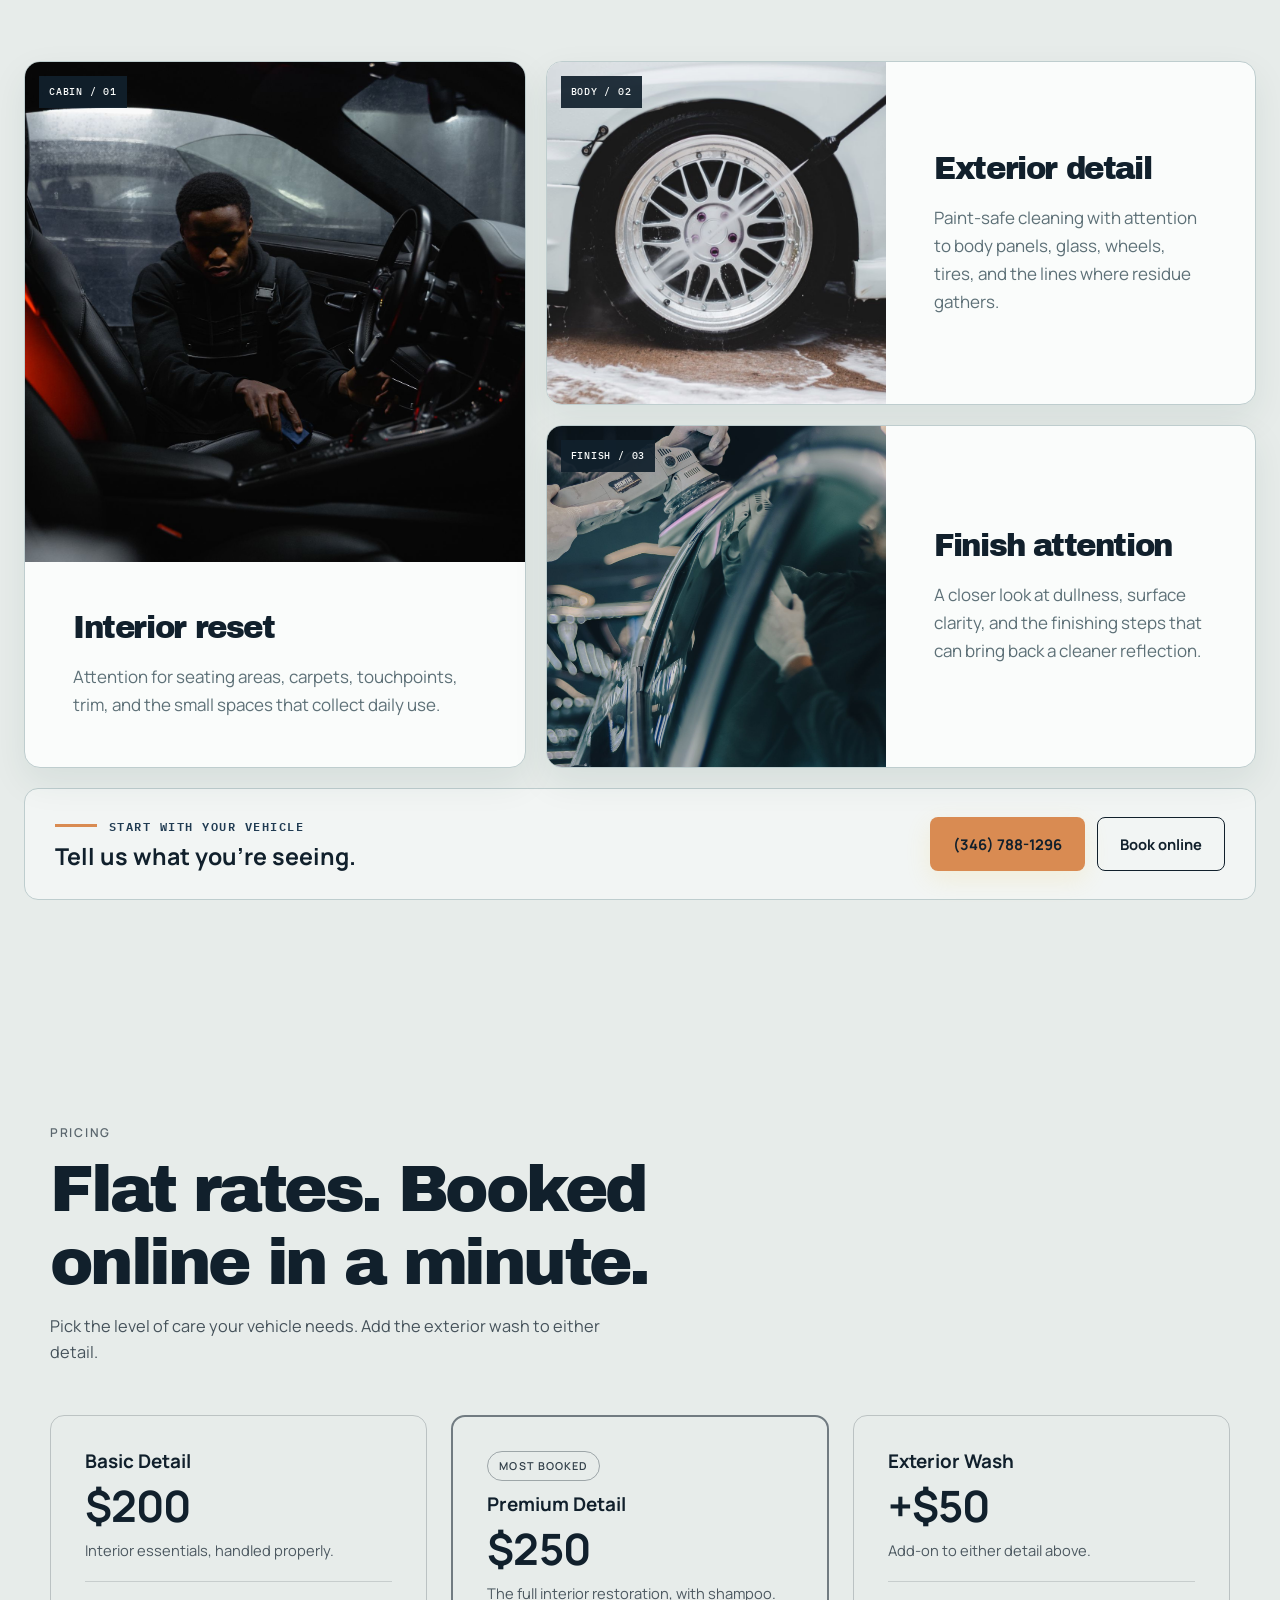
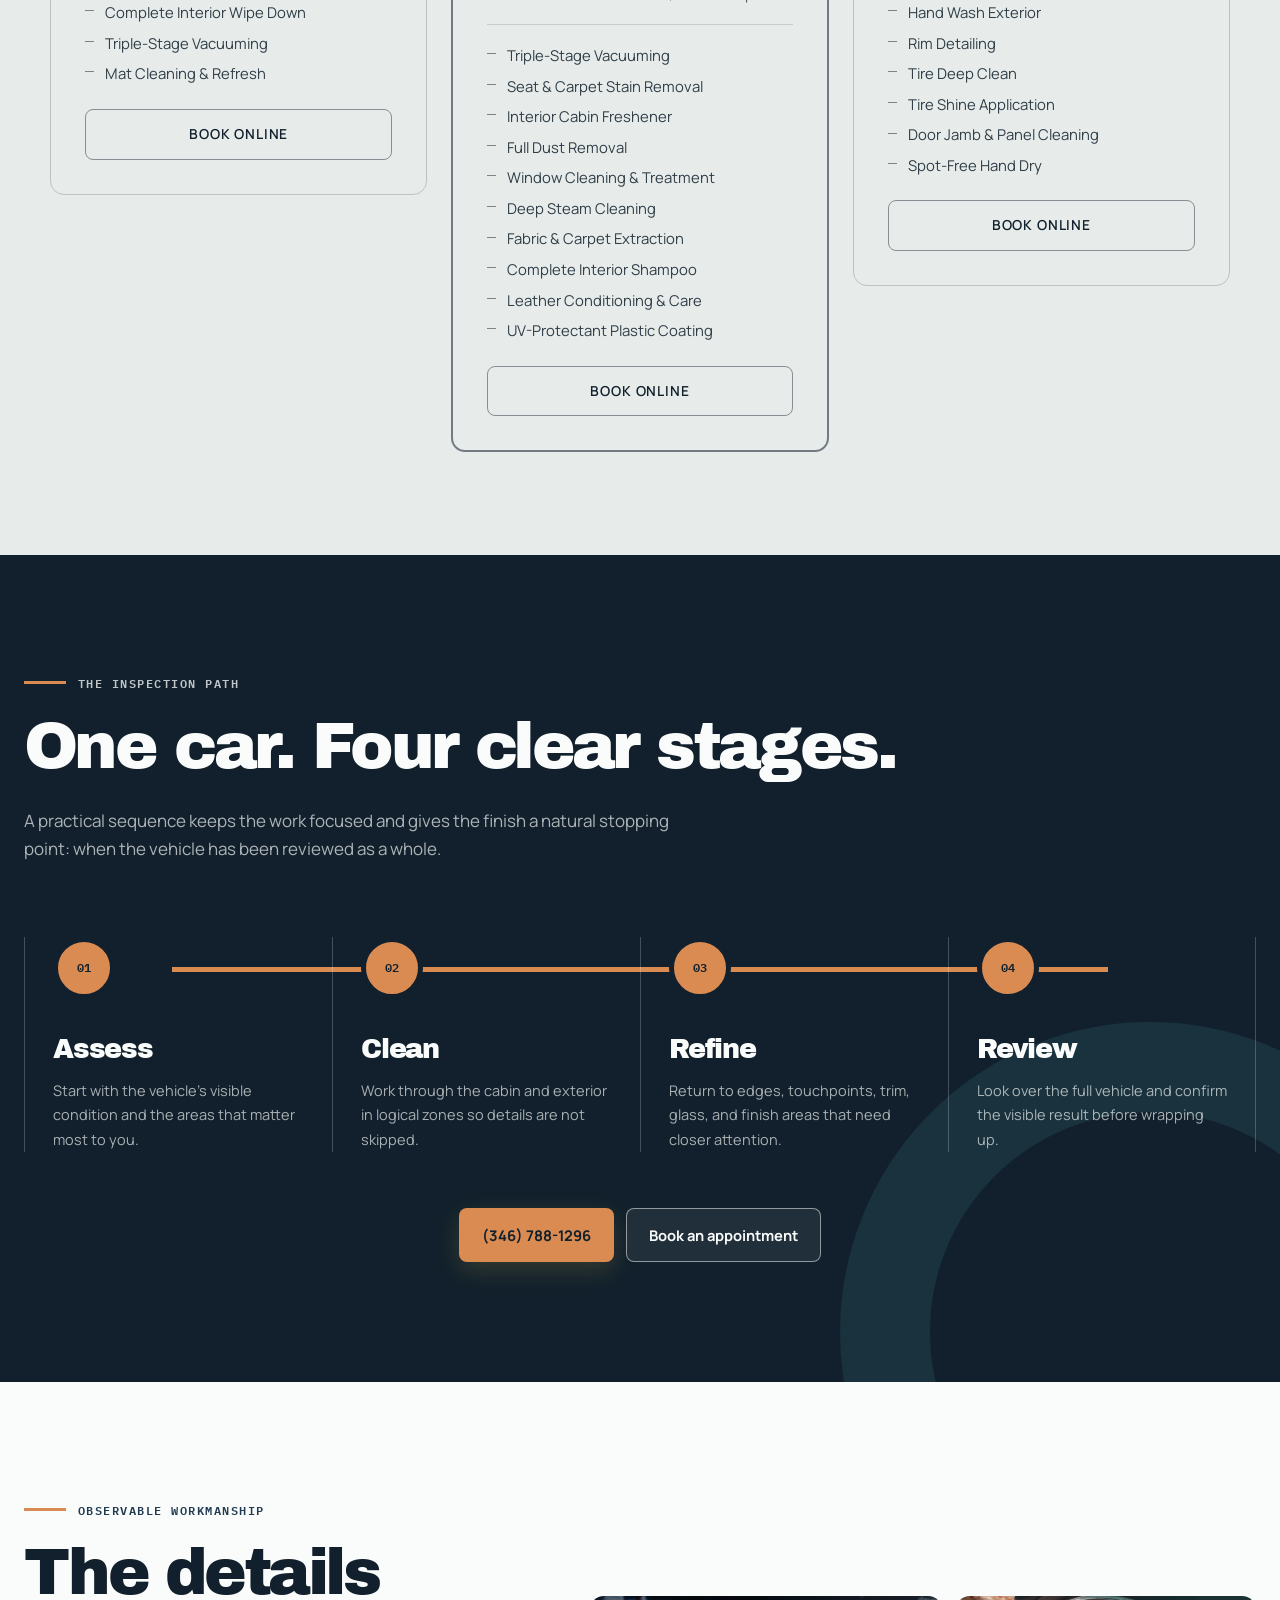
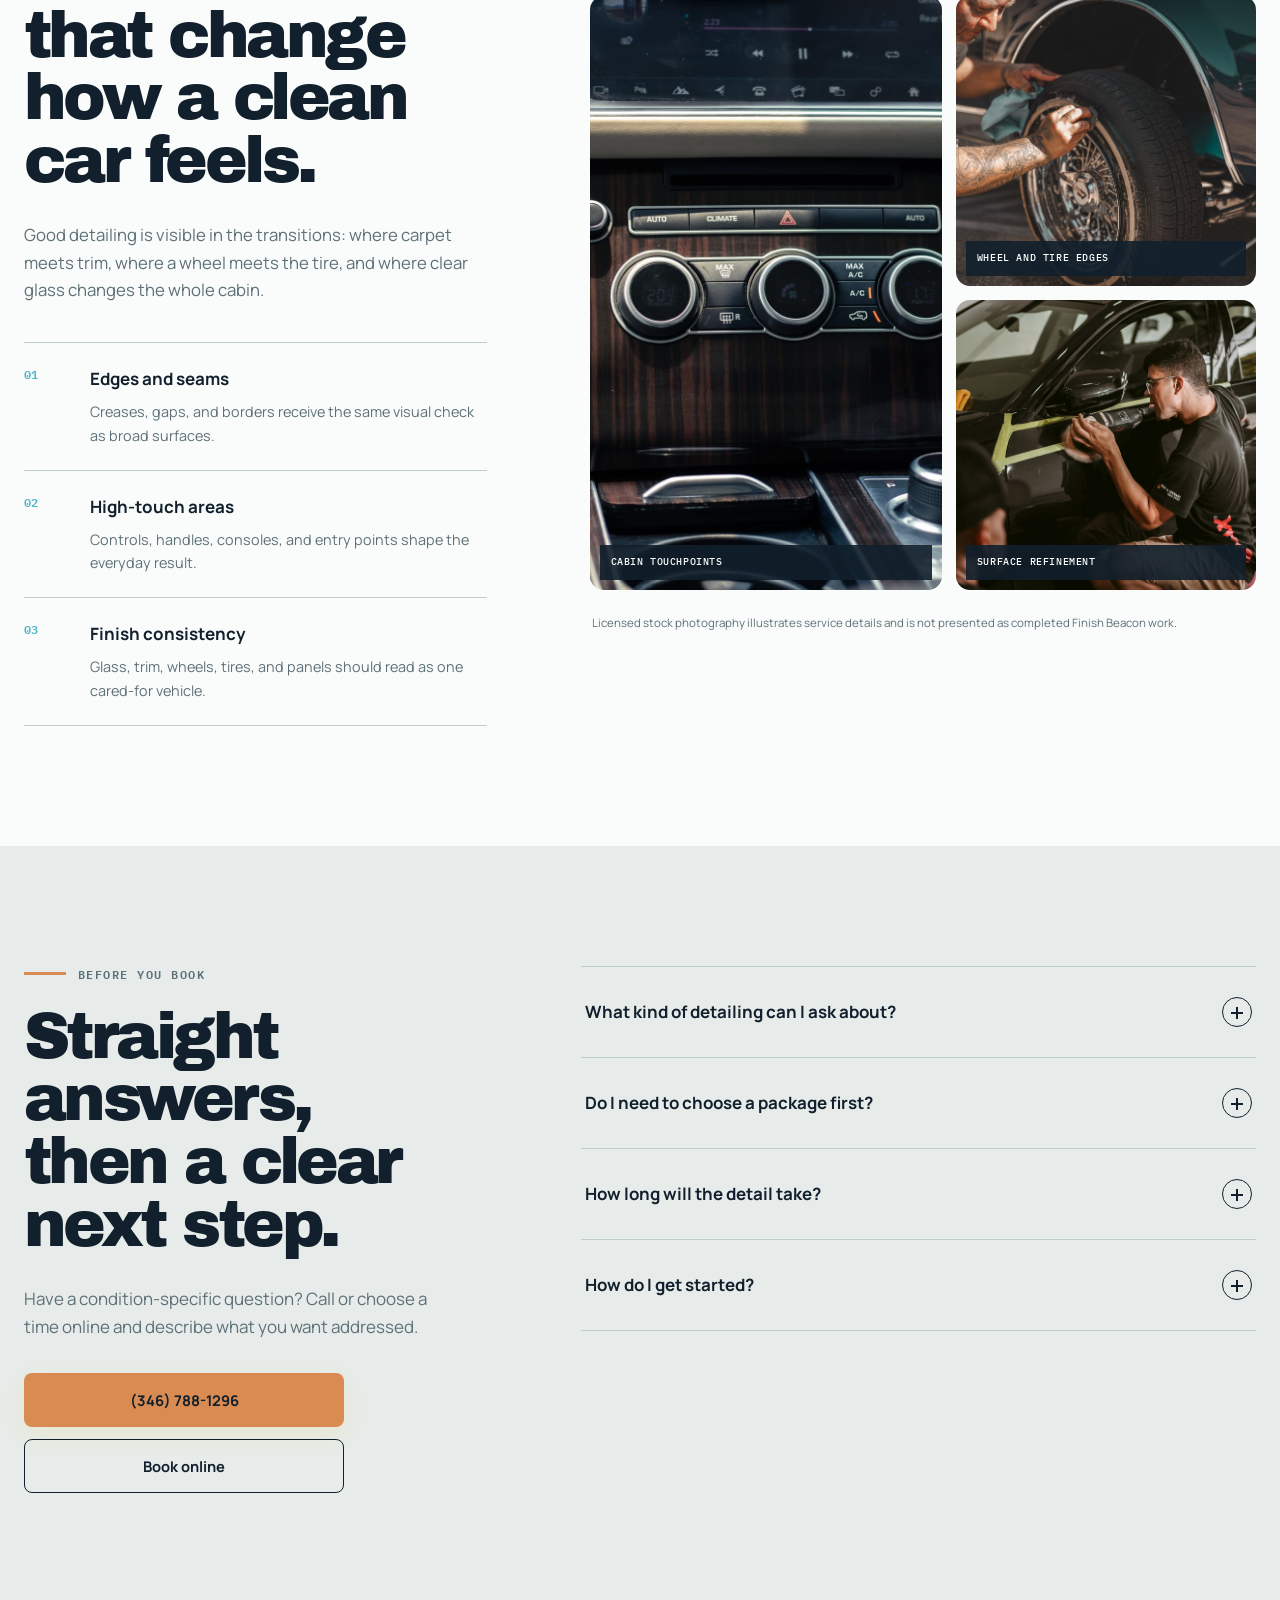
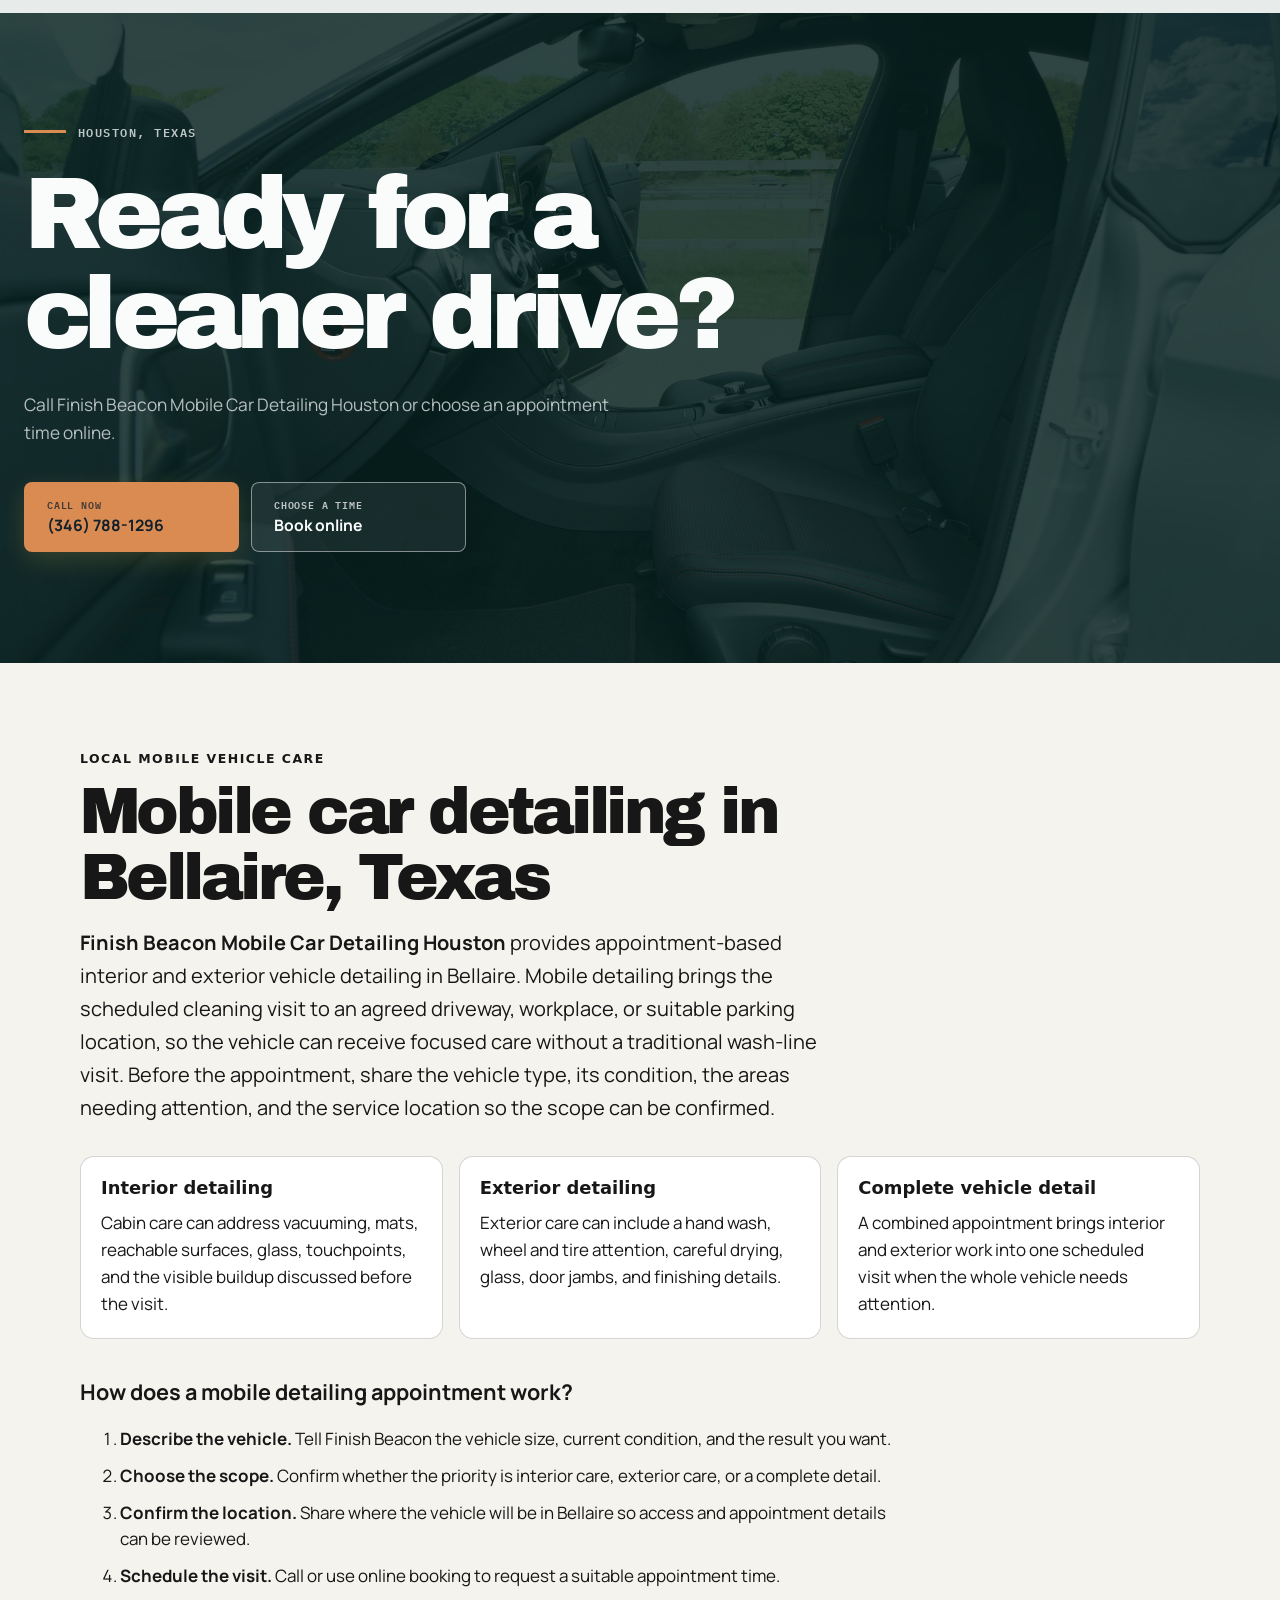
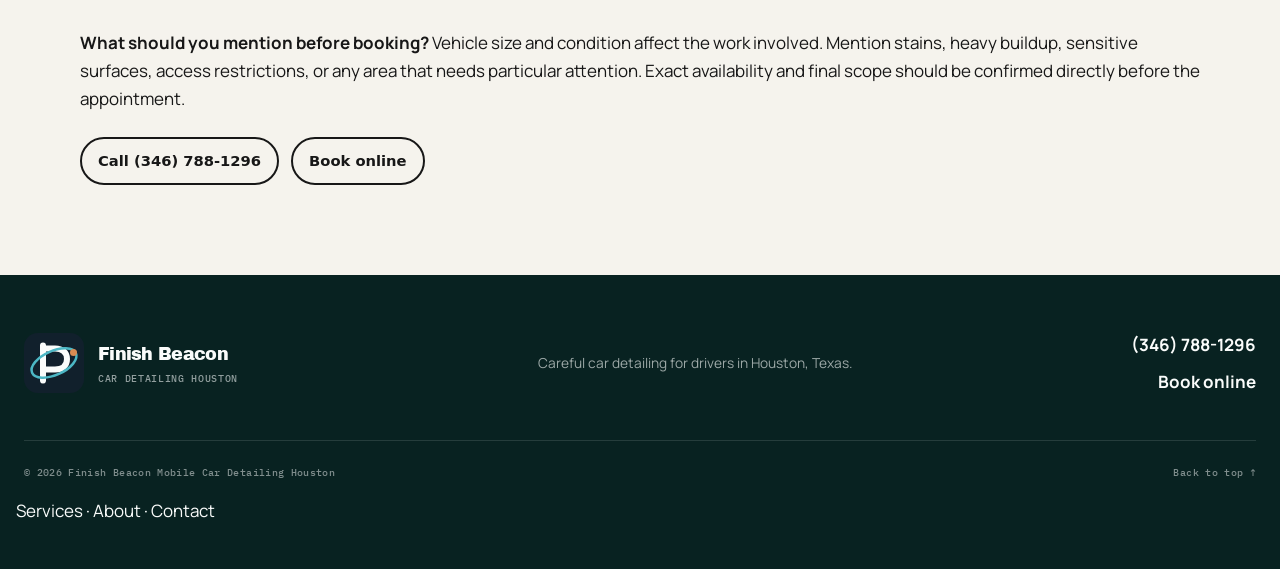
==== commit 0eafe3c9: "Sync live site and add Cloudflare Workers deploy config Co-Authored-By: Claude Opus 5.5 <noreply@ant" ====
--- a/index.html
+++ b/index.html
@@ -3,90 +3,166 @@
   <head>
     <meta charset="utf-8">
     <meta name="viewport" content="width=device-width, initial-scale=1">
-    <title>Finish Beacon Mobile Car Detailing Houston | Call or Book Online</title>
-    <meta name="description" content="Finish Beacon Mobile Car Detailing Houston offers careful interior, exterior, and finish-focused car detailing in Houston, Texas. Call or book online.">
+    <title>Mobile Car Detailing in Bellaire, TX | Finish Beacon</title>
     <meta name="theme-color" content="#11202c">
-    <meta name="robots" content="index,follow,max-image-preview:large">
     <link rel="canonical" href="https://finishbeacon.shop/">
     <link rel="icon" href="assets/favicon.svg" type="image/svg+xml">
     <link rel="preload" href="assets/fonts/archivo-black.ttf" as="font" type="font/ttf" crossorigin>
     <link rel="preload" href="assets/hero-foam-car.jpg" as="image">
     <link rel="stylesheet" href="styles.css">
-    <meta property="og:type" content="website">
-    <meta property="og:title" content="Finish Beacon Mobile Car Detailing Houston">
-    <meta property="og:description" content="Careful car detailing for the cabin, body, and finish. Call or book online in Houston, Texas.">
-    <meta property="og:url" content="https://finishbeacon.shop/">
-    <meta property="og:image" content="https://finishbeacon.shop/assets/hero-foam-car.jpg">
-    <meta property="og:locale" content="en_US">
-    <meta name="twitter:card" content="summary_large_image">
     <script type="application/ld+json">
-      {
-        "@context": "https://schema.org",
-        "@type": "LocalBusiness",
-        "name": "Finish Beacon Mobile Car Detailing Houston",
-        "url": "https://finishbeacon.shop/",
-        "telephone": "+1 346-788-1296",
-        "address": {
-          "@type": "PostalAddress",
-          "streetAddress": "5233 Bellaire Blvd",
-          "addressLocality": "Bellaire",
-          "addressRegion": "TX",
-          "postalCode": "77401",
-          "addressCountry": "US"
-        },
-        "description": "Careful interior, exterior, and finish-focused car detailing for drivers in Houston, Texas.",
-        "areaServed": {
-          "@type": "City",
-          "name": "Houston, Texas"
-        },
-        "knowsAbout": [
-          "Car detailing",
-          "Interior car detailing",
-          "Exterior car detailing",
-          "Vehicle finish care"
-        ],
-        "priceRange": "$200-$250",
-        "makesOffer": [
-          {
-            "@type": "Offer",
-            "name": "Basic Detail",
-            "price": "200",
-            "priceCurrency": "USD",
-            "availability": "https://schema.org/InStock",
-            "itemOffered": {
-              "@type": "Service",
-              "name": "Basic Detail",
-              "description": "Interior essentials: complete interior wipe down, triple-stage vacuuming, and mat cleaning and refresh."
-            }
-          },
-          {
-            "@type": "Offer",
-            "name": "Premium Detail",
-            "price": "250",
-            "priceCurrency": "USD",
-            "availability": "https://schema.org/InStock",
-            "itemOffered": {
-              "@type": "Service",
-              "name": "Premium Detail",
-              "description": "The full interior restoration, including complete interior shampoo, deep steam cleaning, fabric and carpet extraction, and leather conditioning."
-            }
-          },
-          {
-            "@type": "Offer",
-            "name": "Exterior Wash",
-            "price": "50",
-            "priceCurrency": "USD",
-            "availability": "https://schema.org/InStock",
-            "itemOffered": {
-              "@type": "Service",
-              "name": "Exterior Wash",
-              "description": "Add-on exterior wash: hand wash, rim detailing, tire deep clean and shine, door jamb cleaning, and spot-free hand dry."
-            }
-          }
-        ]
+{
+  "@context": "https://schema.org",
+  "@type": "AutomotiveBusiness",
+  "name": "Finish Beacon Mobile Car Detailing Houston",
+  "url": "https://finishbeacon.shop/",
+  "telephone": "+1 346-788-1296",
+  "address": {
+    "@type": "PostalAddress",
+    "streetAddress": "5233 Bellaire Blvd",
+    "addressLocality": "Bellaire",
+    "addressRegion": "TX",
+    "postalCode": "77401",
+    "addressCountry": "US"
+  },
+  "description": "Careful interior, exterior, and finish-focused car detailing for drivers in Houston, Texas.",
+  "areaServed": {
+    "@type": "City",
+    "name": "Bellaire",
+    "containedInPlace": {
+      "@type": "State",
+      "name": "Texas"
+    }
+  },
+  "knowsAbout": [
+    "Car detailing",
+    "Interior car detailing",
+    "Exterior car detailing",
+    "Vehicle finish care"
+  ],
+  "priceRange": "$200-$250",
+  "makesOffer": [
+    {
+      "@type": "Offer",
+      "name": "Basic Detail",
+      "price": "200",
+      "priceCurrency": "USD",
+      "availability": "https://schema.org/InStock",
+      "itemOffered": {
+        "@type": "Service",
+        "name": "Basic Detail",
+        "description": "Interior essentials: complete interior wipe down, triple-stage vacuuming, and mat cleaning and refresh."
       }
+    },
+    {
+      "@type": "Offer",
+      "name": "Premium Detail",
+      "price": "250",
+      "priceCurrency": "USD",
+      "availability": "https://schema.org/InStock",
+      "itemOffered": {
+        "@type": "Service",
+        "name": "Premium Detail",
+        "description": "The full interior restoration, including complete interior shampoo, deep steam cleaning, fabric and carpet extraction, and leather conditioning."
+      }
+    },
+    {
+      "@type": "Offer",
+      "name": "Exterior Wash",
+      "price": "50",
+      "priceCurrency": "USD",
+      "availability": "https://schema.org/InStock",
+      "itemOffered": {
+        "@type": "Service",
+        "name": "Exterior Wash",
+        "description": "Add-on exterior wash: hand wash, rim detailing, tire deep clean and shine, door jamb cleaning, and spot-free hand dry."
+      }
+    }
+  ],
+  "@id": "https://finishbeacon.shop/#business",
+  "geo": {
+    "@type": "GeoCoordinates",
+    "latitude": 29.705607305585,
+    "longitude": -95.470838792058
+  },
+  "image": "https://finishbeacon.shop/assets/hero-foam-car.jpg",
+  "contactPoint": {
+    "@type": "ContactPoint",
+    "telephone": "+1 346-788-1296",
+    "contactType": "customer service",
+    "areaServed": "US-TX",
+    "availableLanguage": "English"
+  }
+}
     </script>
-  </head>
+<!-- SEO-GEO:START -->
+  <meta name="description" content="Mobile car detailing in Bellaire, TX from Finish Beacon, with interior cleaning, exterior hand washing, and complete details. Call or book online.">
+  <meta name="robots" content="index, follow, max-image-preview:large, max-snippet:-1, max-video-preview:-1">
+  <meta property="og:locale" content="en_US">
+  <meta property="og:type" content="website">
+  <meta property="og:site_name" content="Finish Beacon">
+  <meta property="og:title" content="Mobile Car Detailing in Bellaire, TX | Finish Beacon">
+  <meta property="og:description" content="Mobile car detailing in Bellaire, TX from Finish Beacon, with interior cleaning, exterior hand washing, and complete details. Call or book online.">
+  <meta property="og:url" content="https://finishbeacon.shop/">
+  <meta property="og:image" content="https://finishbeacon.shop/assets/hero-foam-car.jpg">
+  <meta name="twitter:image" content="https://finishbeacon.shop/assets/hero-foam-car.jpg">
+  <meta name="twitter:card" content="summary_large_image">
+  <meta name="twitter:title" content="Mobile Car Detailing in Bellaire, TX | Finish Beacon">
+  <meta name="twitter:description" content="Mobile car detailing in Bellaire, TX from Finish Beacon, with interior cleaning, exterior hand washing, and complete details. Call or book online.">
+  <style id="seo-geo-styles">
+    .seo-local-intent { display:block; margin:0 0 .55rem; font:700 clamp(.78rem,1.1vw,.95rem)/1.2 system-ui,sans-serif; letter-spacing:.08em; text-transform:uppercase; }
+    .seo-geo-section { background:#f5f3ed; color:#171717; padding:clamp(3.5rem,7vw,6.5rem) clamp(1.25rem,5vw,5rem); }
+    .seo-geo-inner { width:min(1120px,100%); margin:0 auto; }
+    .seo-geo-kicker { margin:0 0 .75rem; font:700 .78rem/1.2 system-ui,sans-serif; letter-spacing:.12em; text-transform:uppercase; }
+    .seo-geo-section h2 { max-width:22ch; margin:0 0 1rem; color:inherit; font-size:clamp(2rem,5vw,4rem); line-height:1.02; }
+    .seo-geo-answer { max-width:760px; margin:0 0 2rem; font-size:clamp(1.05rem,2vw,1.25rem); line-height:1.65; }
+    .seo-geo-grid { display:grid; grid-template-columns:repeat(3,minmax(0,1fr)); gap:1rem; margin:2rem 0; }
+    .seo-geo-card { border:1px solid rgba(23,23,23,.18); border-radius:14px; padding:1.25rem; background:#fff; }
+    .seo-geo-card h3 { margin:0 0 .6rem; color:inherit; font:700 1.12rem/1.25 system-ui,sans-serif; }
+    .seo-geo-card p { margin:0; line-height:1.6; }
+    .seo-geo-steps { max-width:820px; margin:2.5rem 0; }
+    .seo-geo-steps li { margin:.65rem 0; line-height:1.55; }
+    .seo-geo-actions { display:flex; flex-wrap:wrap; gap:.75rem; margin-top:1.5rem; }
+    .seo-geo-action { display:inline-flex; align-items:center; min-height:48px; padding:.75rem 1rem; border:2px solid currentColor; border-radius:999px; color:inherit; font:700 .92rem/1 system-ui,sans-serif; text-decoration:none; }
+    @media (max-width:760px) { .seo-geo-grid { grid-template-columns:1fr; } }
+  </style>
+<!-- SEO-GEO:END -->
+  <script id="seo-geo-entity-schema" type="application/ld+json">
+{
+  "@context": "https://schema.org",
+  "@graph": [
+    {
+      "@type": "WebSite",
+      "@id": "https://finishbeacon.shop/#website",
+      "url": "https://finishbeacon.shop/",
+      "name": "Finish Beacon Mobile Car Detailing Houston",
+      "inLanguage": "en-US",
+      "publisher": {
+        "@id": "https://finishbeacon.shop/#business"
+      }
+    },
+    {
+      "@type": "Service",
+      "@id": "https://finishbeacon.shop/#mobile-car-detailing",
+      "name": "Mobile Car Detailing in Bellaire, Texas",
+      "serviceType": "Mobile car detailing",
+      "provider": {
+        "@id": "https://finishbeacon.shop/#business"
+      },
+      "areaServed": {
+        "@type": "City",
+        "name": "Bellaire",
+        "containedInPlace": {
+          "@type": "State",
+          "name": "Texas"
+        }
+      },
+      "url": "https://finishbeacon.shop/#services"
+    }
+  ]
+}
+  </script>
+<style id="SEO-NEXT-NAV-CSS">.seo-next-nav{display:flex;gap:.8rem;flex-wrap:wrap}.seo-next-footer-nav{padding:1rem}.seo-next-footer-nav a{color:inherit}</style></head>
   <body>
     <a class="skip-link" href="#main-content">Skip to content</a>
 
@@ -116,7 +192,7 @@
             <a class="button button-call button-small" href="tel:+13467881296" aria-label="Call Finish Beacon at (346) 788-1296">(346) 788-1296</a>
             <a class="button button-book button-small" href="https://cal.com/sumitdatta/auto-detail-service">Book online</a>
           </div>
-        </nav>
+        <!-- SEO-NEXT-NAV:START --><div class="seo-next-nav" aria-label="Expanded site pages"><a href="/services/">Services</a><a href="/about/">About</a><a href="/contact/">Contact</a></div><!-- SEO-NEXT-NAV:END --></nav>
       </div>
     </header>
 
@@ -125,7 +201,7 @@
         <div class="hero-grid shell">
           <div class="hero-copy">
             <p class="eyebrow light"><span></span> Houston, Texas · Car detailing</p>
-            <h1>Find the finish. <em>Follow the light.</em></h1>
+            <h1><span class="seo-local-intent" data-seo-local-intent>Mobile Car Detailing in Bellaire, TX</span>Find the finish. <em>Follow the light.</em></h1>
             <p class="hero-lede">Finish Beacon Mobile Car Detailing Houston focuses on the cabin, body, and finish—the parts you see, touch, and notice every time you drive.</p>
             <div class="action-pair hero-actions">
               <a class="button button-call" href="tel:+13467881296">
@@ -387,7 +463,47 @@
           </div>
         </div>
       </section>
-    </main>
+    <!-- SEO-GEO-LOCAL:START -->
+    <section class="seo-geo-section" id="local-detailing" aria-labelledby="local-detailing-title">
+      <div class="seo-geo-inner">
+        <p class="seo-geo-kicker">Local mobile vehicle care</p>
+        <h2 id="local-detailing-title">Mobile car detailing in Bellaire, Texas</h2>
+        <p class="seo-geo-answer"><strong>Finish Beacon Mobile Car Detailing Houston</strong> provides appointment-based interior and exterior vehicle detailing in Bellaire. Mobile detailing brings the scheduled cleaning visit to an agreed driveway, workplace, or suitable parking location, so the vehicle can receive focused care without a traditional wash-line visit. Before the appointment, share the vehicle type, its condition, the areas needing attention, and the service location so the scope can be confirmed.</p>
+
+        <div class="seo-geo-grid" aria-label="Available detailing options">
+          <article class="seo-geo-card">
+            <h3>Interior detailing</h3>
+            <p>Cabin care can address vacuuming, mats, reachable surfaces, glass, touchpoints, and the visible buildup discussed before the visit.</p>
+          </article>
+          <article class="seo-geo-card">
+            <h3>Exterior detailing</h3>
+            <p>Exterior care can include a hand wash, wheel and tire attention, careful drying, glass, door jambs, and finishing details.</p>
+          </article>
+          <article class="seo-geo-card">
+            <h3>Complete vehicle detail</h3>
+            <p>A combined appointment brings interior and exterior work into one scheduled visit when the whole vehicle needs attention.</p>
+          </article>
+        </div>
+
+        <div class="seo-geo-steps">
+          <h3>How does a mobile detailing appointment work?</h3>
+          <ol>
+            <li><strong>Describe the vehicle.</strong> Tell Finish Beacon the vehicle size, current condition, and the result you want.</li>
+            <li><strong>Choose the scope.</strong> Confirm whether the priority is interior care, exterior care, or a complete detail.</li>
+            <li><strong>Confirm the location.</strong> Share where the vehicle will be in Bellaire so access and appointment details can be reviewed.</li>
+            <li><strong>Schedule the visit.</strong> Call or use online booking to request a suitable appointment time.</li>
+          </ol>
+        </div>
+
+        <p><strong>What should you mention before booking?</strong> Vehicle size and condition affect the work involved. Mention stains, heavy buildup, sensitive surfaces, access restrictions, or any area that needs particular attention. Exact availability and final scope should be confirmed directly before the appointment.</p>
+        <div class="seo-geo-actions">
+          <a class="seo-geo-action" href="tel:+13467881296">Call (346) 788-1296</a>
+          <a class="seo-geo-action" href="https://cal.com/sumitdatta/auto-detail-service" target="_blank" rel="noopener">Book online</a>
+        </div>
+      </div>
+    </section>
+<!-- SEO-GEO-LOCAL:END -->
+  </main>
 
     <footer class="site-footer">
       <div class="shell footer-grid">
@@ -405,7 +521,7 @@
         <span>© <span data-year>2026</span> Finish Beacon Mobile Car Detailing Houston</span>
         <a href="#top">Back to top ↑</a>
       </div>
-    </footer>
+    <!-- SEO-NEXT-NAV:START --><nav class="seo-next-footer-nav" aria-label="Expanded footer navigation"><a href="/services/">Services</a> · <a href="/about/">About</a> · <a href="/contact/">Contact</a></nav><!-- SEO-NEXT-NAV:END --></footer>
 
     <div class="mobile-sticky" aria-label="Contact options">
       <a class="sticky-call" href="tel:+13467881296"><span>Call</span><strong>(346) 788-1296</strong></a>
